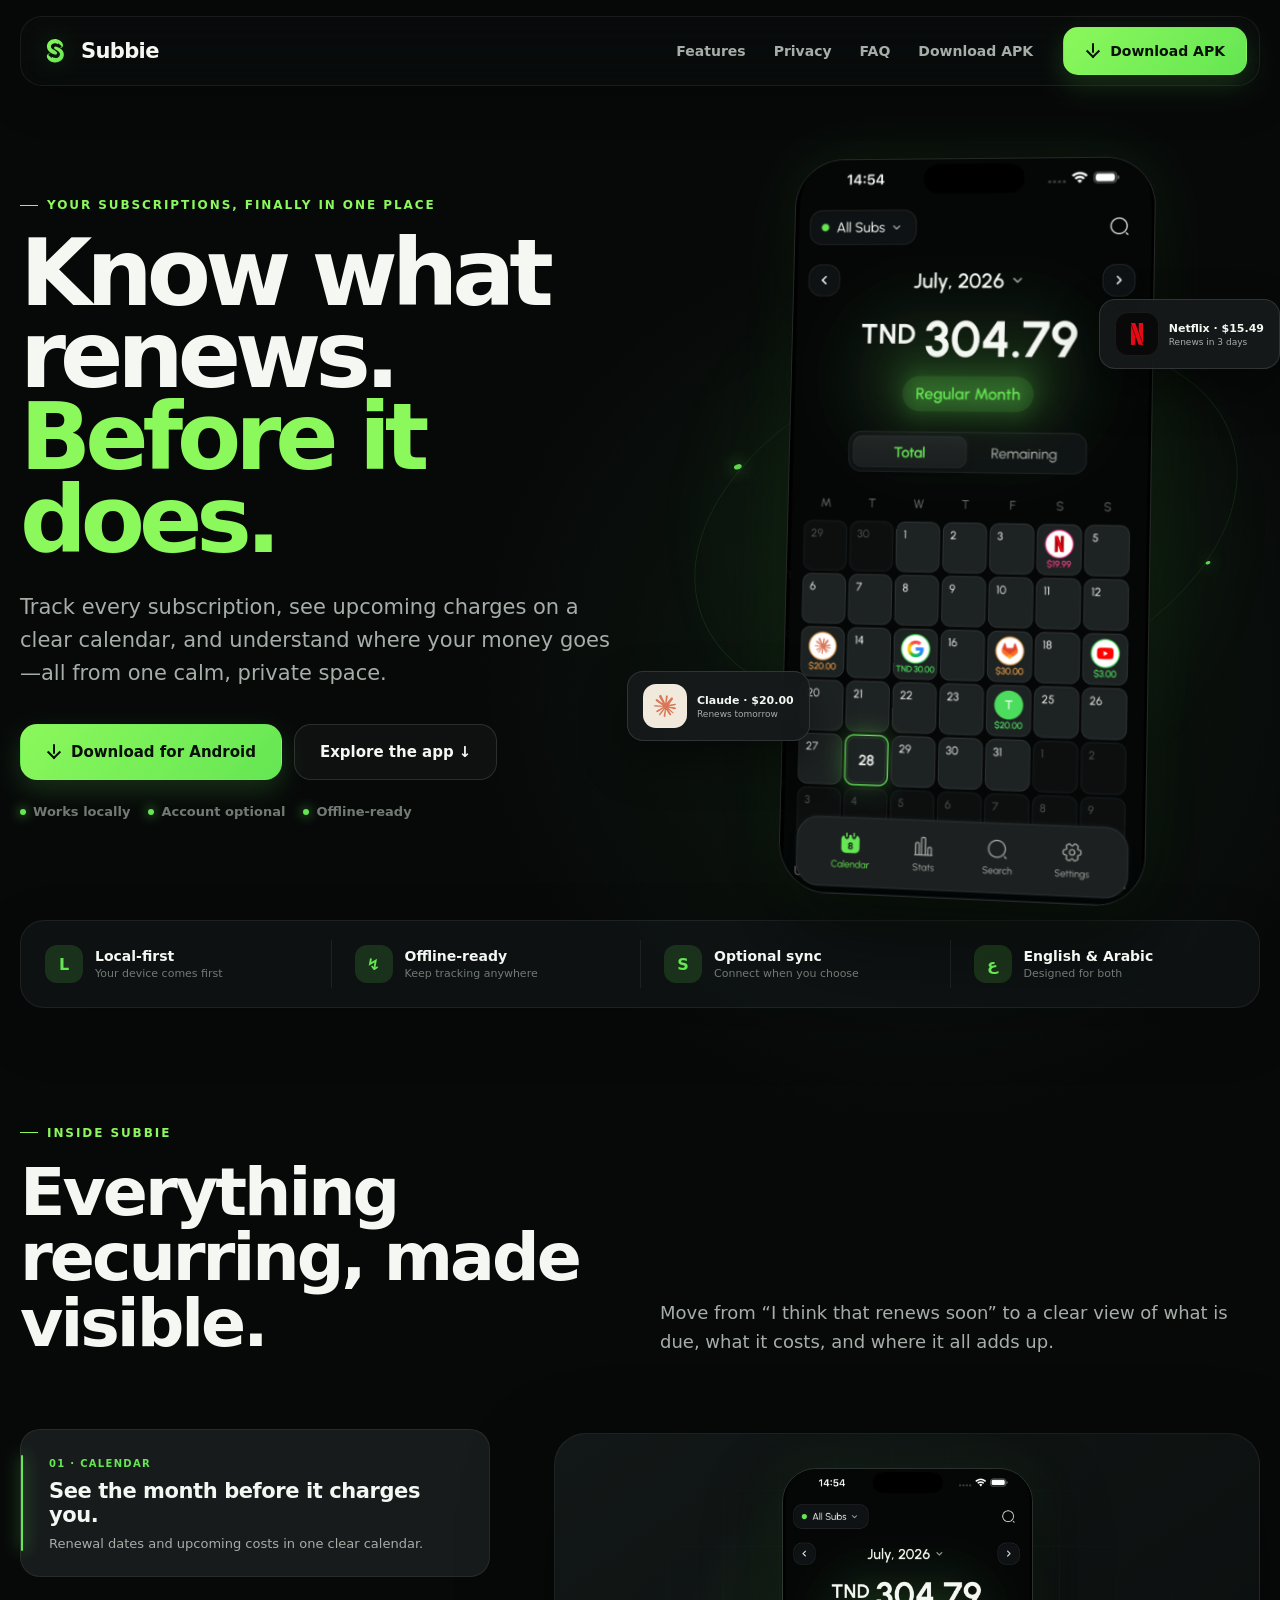
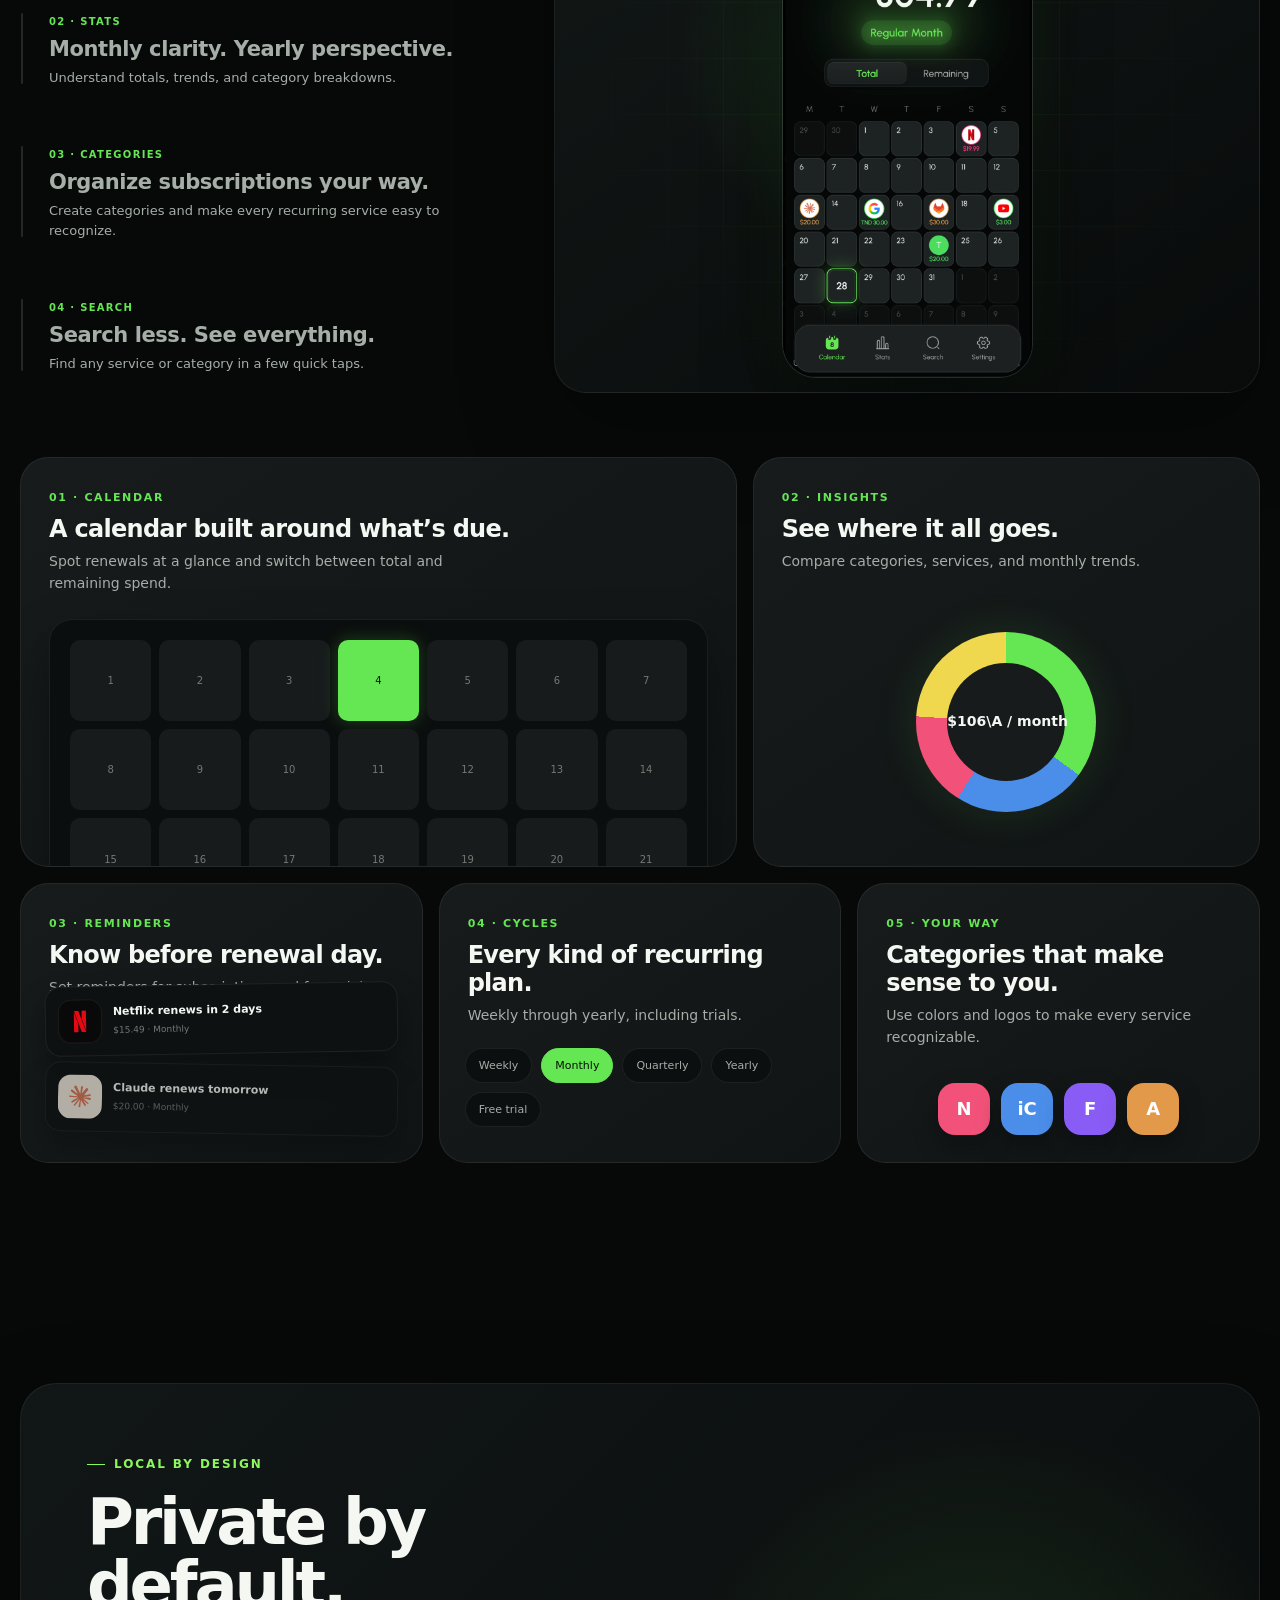
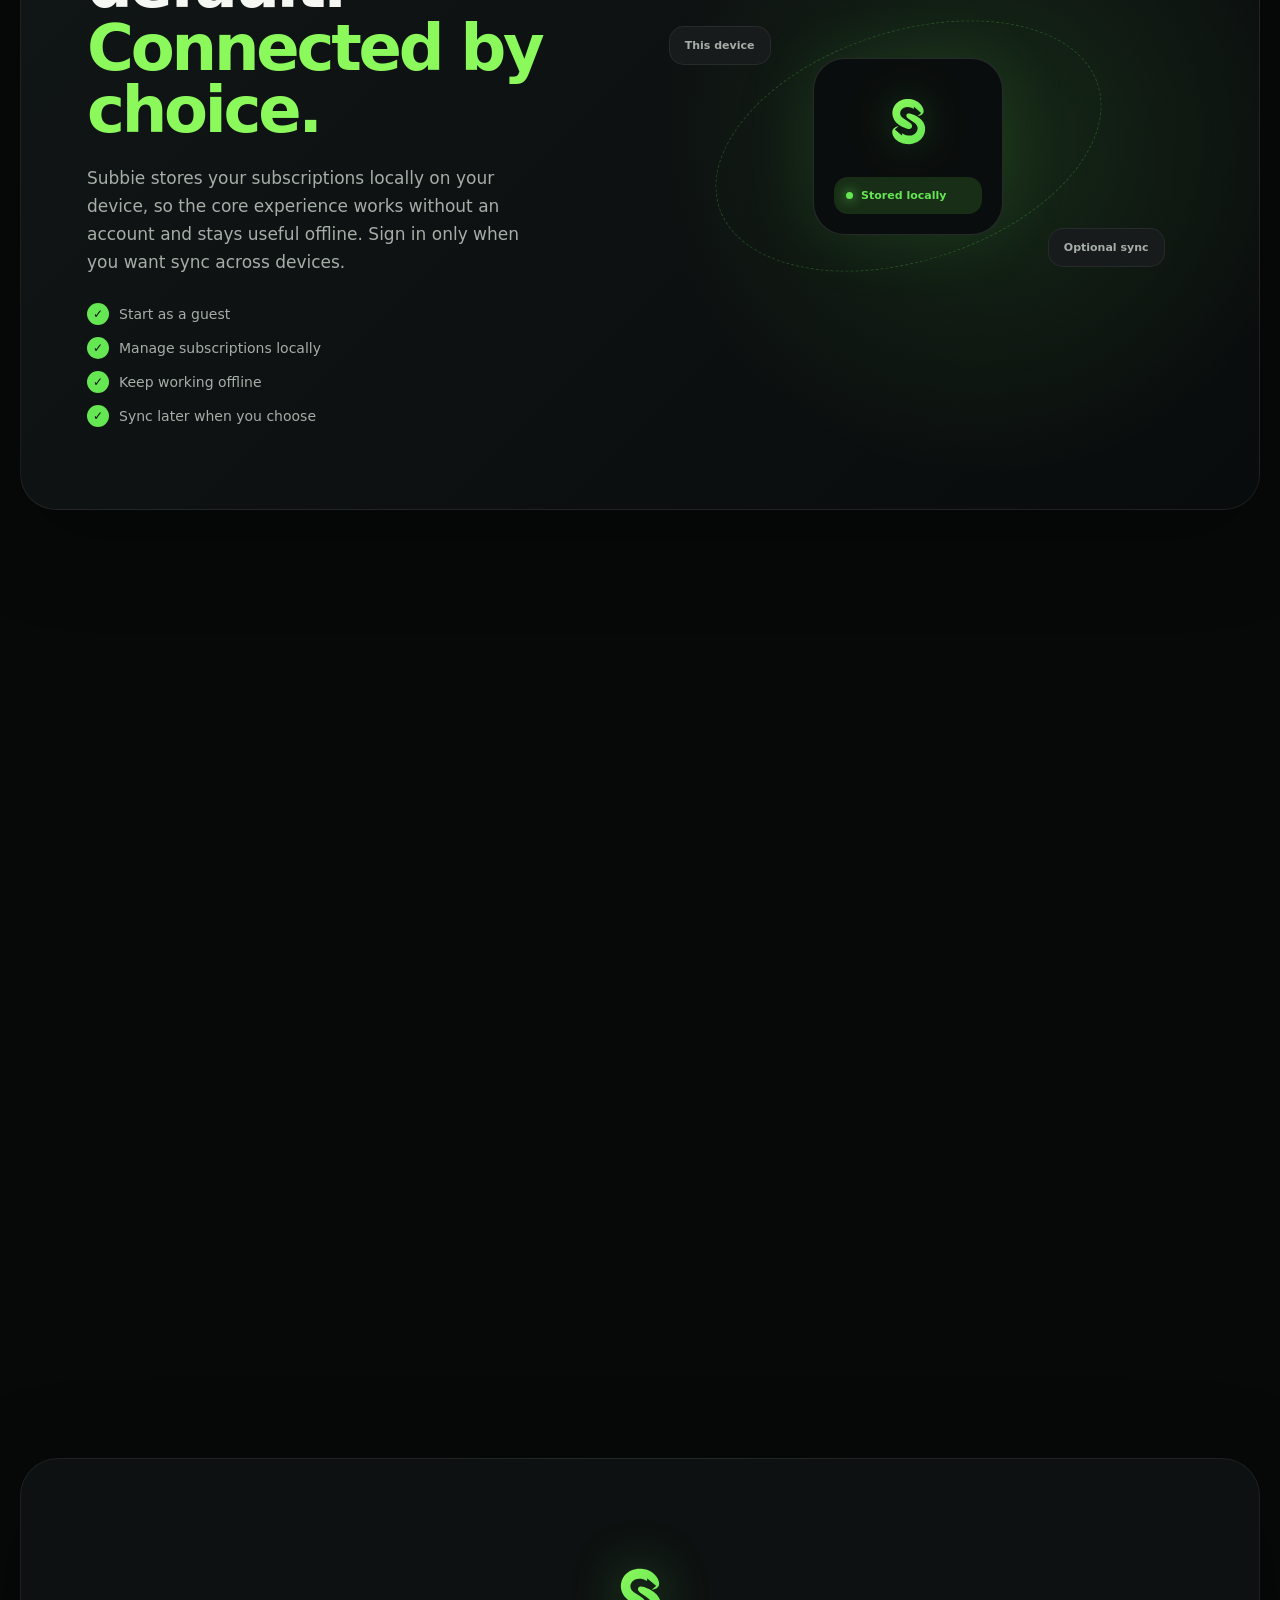
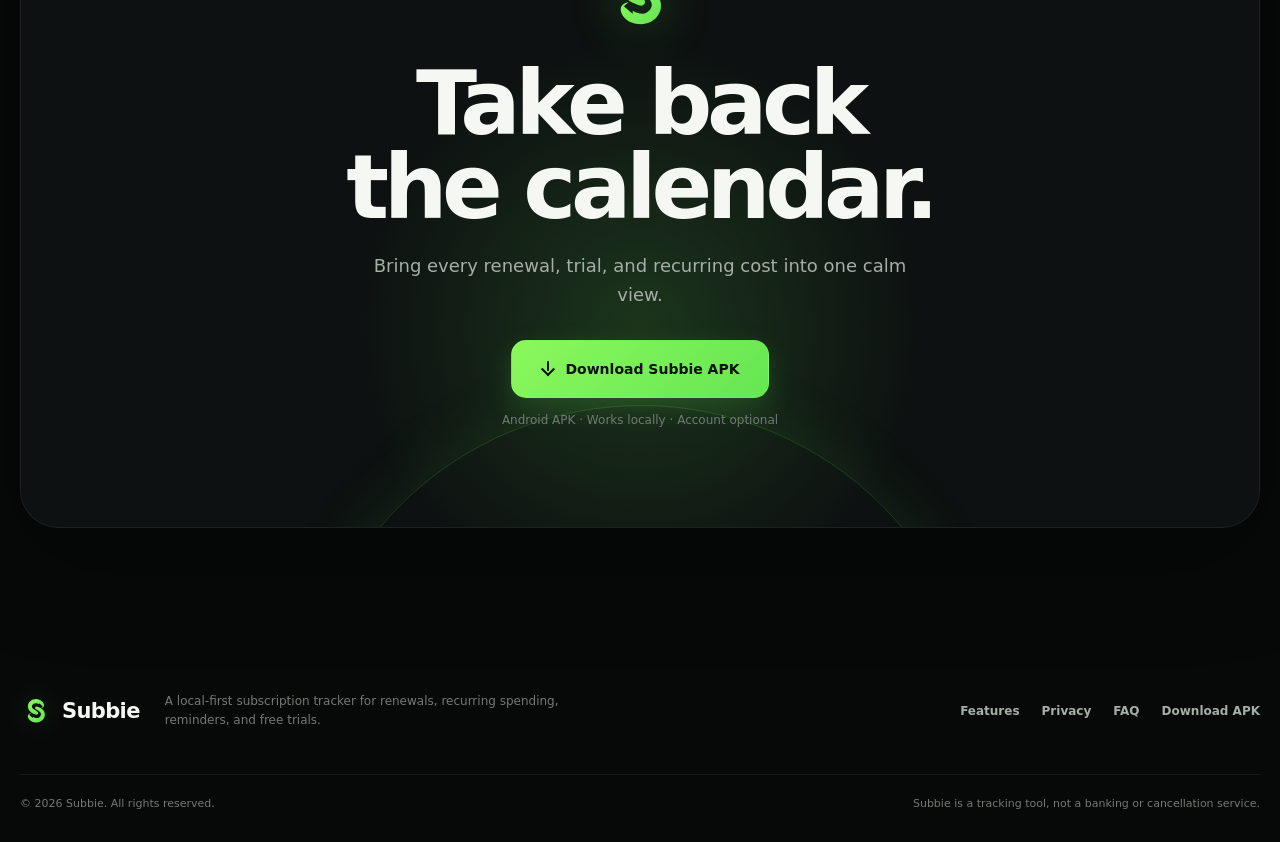
==== index.html @ 91f8daf2 "first commit" ====
<!doctype html>
<html lang="en">
<head>
  <meta charset="utf-8">
  <meta name="viewport" content="width=device-width, initial-scale=1">
  <meta name="theme-color" content="#070909">
  <meta name="description" content="Track subscriptions, upcoming renewals, free trials, and recurring spending in one calm, local-first app.">
  <title>Subbie — Subscription tracking, made clear</title>
  <link rel="icon" href="assets/subbie-app-icon.svg" type="image/svg+xml">
  <style>
    :root {
      --bg: #070909;
      --bg-deep: #0b0f10;
      --bg-soft: #111617;
      --surface: #171b1c;
      --surface-up: #1d2222;
      --surface-hover: #242a29;
      --border: rgba(255,255,255,.07);
      --border-medium: rgba(255,255,255,.12);
      --text: #f4f7f2;
      --muted: #a6aea8;
      --tertiary: #727a74;
      --green: #65e653;
      --green-bright: #8bf85c;
      --green-dark: #1d3d24;
      --green-soft: rgba(101,230,83,.15);
      --green-glow: rgba(101,230,83,.25);
      --blue: #4b8eea;
      --pink: #f2527a;
      --yellow: #efd84d;
      --purple: #8a5cf6;
      --orange: #e29a4a;
      --danger: #ff4d5e;
      --max: 1240px;
      --ease: cubic-bezier(.22,1,.36,1);
    }

    * { box-sizing: border-box; }
    html { scroll-behavior: smooth; background: var(--bg); }
    body {
      margin: 0;
      overflow-x: hidden;
      color: var(--text);
      background:
        radial-gradient(circle at 72% 12%, rgba(37,81,42,.22), transparent 28rem),
        var(--bg);
      font-family: Urbanist, Inter, ui-sans-serif, system-ui, -apple-system, BlinkMacSystemFont, "Segoe UI", sans-serif;
      -webkit-font-smoothing: antialiased;
    }
    body::before {
      position: fixed;
      inset: 0;
      z-index: 50;
      pointer-events: none;
      opacity: .14;
      content: "";
      background-image:
        radial-gradient(circle at 20% 30%, rgba(255,255,255,.025) 0 1px, transparent 1px),
        radial-gradient(circle at 70% 65%, rgba(255,255,255,.018) 0 1px, transparent 1px);
      background-size: 7px 7px, 11px 11px;
    }
    a { color: inherit; text-decoration: none; }
    button, a { -webkit-tap-highlight-color: transparent; }
    button { font: inherit; }
    img { display: block; max-width: 100%; }

    .shell { width: min(calc(100% - 40px), var(--max)); margin-inline: auto; }
    .section { padding: 110px 0; }
    .eyebrow {
      display: inline-flex;
      align-items: center;
      gap: 9px;
      margin-bottom: 20px;
      color: var(--green-bright);
      font-size: 12px;
      font-weight: 800;
      letter-spacing: .16em;
      text-transform: uppercase;
    }
    .eyebrow::before { width: 18px; height: 1px; content: ""; background: currentColor; }
    .section-title {
      max-width: 760px;
      margin: 0;
      font-size: clamp(38px, 5.2vw, 70px);
      font-weight: 750;
      letter-spacing: -.045em;
      line-height: .99;
    }
    .section-lead {
      max-width: 600px;
      margin: 24px 0 0;
      color: var(--muted);
      font-size: 18px;
      line-height: 1.65;
    }
    .muted { color: var(--muted); }
    .green { color: var(--green-bright); }
    .sr-only {
      position: absolute;
      width: 1px;
      height: 1px;
      padding: 0;
      margin: -1px;
      overflow: hidden;
      clip: rect(0,0,0,0);
      white-space: nowrap;
      border: 0;
    }

    .site-header {
      position: fixed;
      z-index: 40;
      top: 16px;
      left: 0;
      right: 0;
    }
    .nav {
      display: flex;
      min-height: 66px;
      align-items: center;
      gap: 30px;
      padding: 10px 12px 10px 18px;
      border: 1px solid var(--border);
      border-radius: 22px;
      background: rgba(10,13,13,.76);
      box-shadow: 0 12px 40px rgba(0,0,0,.26);
      backdrop-filter: blur(18px);
    }
    .brand { display: inline-flex; align-items: center; gap: 10px; font-size: 21px; font-weight: 760; letter-spacing: -.03em; }
    .brand img { width: 32px; height: 32px; filter: drop-shadow(0 0 12px rgba(101,230,83,.24)); }
    .nav-links { display: flex; align-items: center; gap: 28px; margin-left: auto; }
    .nav-links a { color: var(--muted); font-size: 14px; font-weight: 650; transition: color .2s ease; }
    .nav-links a:hover { color: var(--text); }
    .btn {
      display: inline-flex;
      min-height: 48px;
      align-items: center;
      justify-content: center;
      gap: 9px;
      padding: 0 21px;
      border: 1px solid transparent;
      border-radius: 15px;
      cursor: pointer;
      font-size: 14px;
      font-weight: 800;
      transition: transform .12s ease-out, border-color .2s ease, background .2s ease, box-shadow .2s ease;
    }
    .btn:active { transform: scale(.98); }
    .btn-primary {
      color: #081008;
      background: linear-gradient(135deg, var(--green-bright), var(--green));
      box-shadow: 0 10px 28px rgba(101,230,83,.19);
    }
    .btn-primary:hover { box-shadow: 0 12px 36px rgba(101,230,83,.32); }
    .btn-ghost { color: var(--text); border-color: var(--border-medium); background: rgba(255,255,255,.035); }
    .btn-ghost:hover { border-color: rgba(101,230,83,.28); background: var(--green-soft); }
    .download-icon { width: 16px; height: 16px; position: relative; }
    .download-icon::before {
      position: absolute;
      left: 7px;
      top: 0;
      width: 2px;
      height: 10px;
      content: "";
      border-radius: 2px;
      background: currentColor;
    }
    .download-icon::after {
      position: absolute;
      left: 3px;
      bottom: 0;
      width: 8px;
      height: 8px;
      content: "";
      border-right: 2px solid currentColor;
      border-bottom: 2px solid currentColor;
      transform: rotate(45deg) translate(-2px,-2px);
    }
    .menu-toggle { display: none; margin-left: auto; width: 44px; height: 44px; padding: 0; border: 1px solid var(--border); border-radius: 13px; color: var(--text); background: var(--surface); }

    .hero {
      position: relative;
      display: grid;
      min-height: 920px;
      grid-template-columns: 1.02fr .98fr;
      align-items: center;
      gap: 40px;
      padding-top: 130px;
    }
    .hero-copy { position: relative; z-index: 2; padding-bottom: 40px; }
    .hero h1 {
      max-width: 720px;
      margin: 0;
      font-size: clamp(56px, 7.3vw, 106px);
      font-weight: 760;
      letter-spacing: -.065em;
      line-height: .88;
    }
    .hero h1 span { display: block; color: var(--green-bright); }
    .hero-text { max-width: 600px; margin: 30px 0 0; color: var(--muted); font-size: clamp(17px, 1.7vw, 21px); line-height: 1.58; }
    .hero-actions { display: flex; flex-wrap: wrap; gap: 12px; margin-top: 34px; }
    .hero-actions .btn { min-height: 56px; padding-inline: 25px; border-radius: 17px; font-size: 15px; }
    .trust-line { display: flex; flex-wrap: wrap; gap: 18px; margin-top: 24px; color: var(--tertiary); font-size: 13px; font-weight: 650; }
    .trust-line span { display: inline-flex; align-items: center; gap: 7px; }
    .trust-line i { width: 6px; height: 6px; border-radius: 50%; background: var(--green); box-shadow: 0 0 12px var(--green); }

    .hero-visual { position: relative; min-height: 700px; display: grid; place-items: center; perspective: 1200px; }
    .hero-glow {
      position: absolute;
      width: 620px;
      aspect-ratio: 1;
      border-radius: 50%;
      background: radial-gradient(circle, rgba(101,230,83,.18) 0, rgba(101,230,83,.06) 37%, transparent 69%);
      filter: blur(8px);
    }
    .orbit {
      position: absolute;
      width: 560px;
      aspect-ratio: 1;
      border: 1px solid rgba(101,230,83,.11);
      border-radius: 50%;
      transform: rotate(-18deg) scaleY(.62);
      animation: orbit 24s linear infinite;
    }
    .orbit::before, .orbit::after {
      position: absolute;
      width: 8px;
      height: 8px;
      border-radius: 50%;
      content: "";
      background: var(--green);
      box-shadow: 0 0 20px var(--green);
    }
    .orbit::before { left: 76px; top: 72px; }
    .orbit::after { right: 58px; bottom: 98px; width: 5px; height: 5px; }
    @keyframes orbit { to { transform: rotate(342deg) scaleY(.62); } }

    .phone {
      position: relative;
      z-index: 3;
      width: 365px;
      overflow: hidden;
      border: 1px solid rgba(255,255,255,.12);
      border-radius: 50px;
      color: var(--text);
      background: #080a0a;
      box-shadow: 0 42px 95px rgba(0,0,0,.58), 0 0 65px rgba(101,230,83,.1);
      transform: rotateY(-5deg) rotateX(2deg) rotateZ(1deg);
      animation: phone-in .9s var(--ease) both;
    }
    .phone-shot { width: 100%; height: auto; border-radius: 48px; }
    @keyframes phone-in { from { opacity: 0; transform: translateY(40px) rotateY(-12deg) rotateZ(3deg); } }
    .phone-island { width: 90px; height: 24px; margin: 11px auto 4px; border-radius: 999px; background: #020303; }
    .phone-screen { padding: 13px 20px 20px; }
    .phone-top { display: flex; align-items: center; justify-content: space-between; margin: 4px 0 17px; }
    .phone-title { font-size: 14px; font-weight: 800; }
    .avatar { display: grid; width: 34px; height: 34px; place-items: center; border: 1px solid var(--border); border-radius: 50%; color: var(--green); background: var(--surface); font-size: 12px; font-weight: 900; }
    .chips { display: flex; gap: 7px; overflow: hidden; }
    .chip { flex: 0 0 auto; padding: 7px 10px; border: 1px solid var(--border); border-radius: 999px; color: var(--muted); background: var(--surface); font-size: 9px; font-weight: 750; }
    .chip.active { color: #081008; border-color: var(--green); background: var(--green); }
    .month-row { display: flex; align-items: center; justify-content: space-between; margin: 22px 0 14px; }
    .month-row strong { font-size: 17px; }
    .month-arrows { display: flex; gap: 7px; color: var(--muted); font-size: 13px; }
    .summary-card { padding: 18px; border: 1px solid var(--border); border-radius: 22px; background: linear-gradient(145deg, #19201c, #111515); box-shadow: 0 18px 38px rgba(0,0,0,.32); }
    .segmented { display: grid; grid-template-columns: 1fr 1fr; gap: 4px; padding: 4px; border-radius: 12px; background: #0f1313; }
    .segmented span { padding: 6px; border-radius: 9px; color: var(--tertiary); text-align: center; font-size: 9px; font-weight: 750; }
    .segmented .on { color: var(--text); background: var(--surface-up); box-shadow: 0 2px 10px rgba(0,0,0,.25); }
    .money { margin-top: 16px; font-size: 36px; font-weight: 780; letter-spacing: -.055em; font-variant-numeric: tabular-nums; }
    .money-note { margin-top: 3px; color: var(--muted); font-size: 10px; }
    .calendar { margin-top: 18px; }
    .week, .days { display: grid; grid-template-columns: repeat(7,1fr); text-align: center; }
    .week { margin-bottom: 7px; color: var(--tertiary); font-size: 8px; font-weight: 800; }
    .day { position: relative; display: grid; height: 34px; place-items: center; border-radius: 10px; color: var(--muted); font-size: 10px; }
    .day.dim { opacity: .25; }
    .day.today { color: #081008; background: var(--green); box-shadow: 0 0 20px rgba(101,230,83,.32); font-weight: 900; }
    .day .dot { position: absolute; bottom: 3px; width: 4px; height: 4px; border-radius: 50%; background: var(--pink); }
    .day .dot.blue { background: var(--blue); }
    .day .dot.yellow { background: var(--yellow); }
    .upcoming { margin-top: 16px; padding: 14px; border: 1px solid var(--border); border-radius: 18px; background: var(--surface); }
    .upcoming-head { display: flex; justify-content: space-between; color: var(--muted); font-size: 9px; font-weight: 760; }
    .renewal { display: flex; align-items: center; gap: 10px; margin-top: 12px; }
    .service-logo { display: grid; width: 36px; height: 36px; place-items: center; border-radius: 11px; color: white; background: var(--blue); font-size: 16px; font-weight: 900; }
    .service-copy { flex: 1; }
    .service-copy strong { display: block; font-size: 11px; }
    .service-copy span { color: var(--tertiary); font-size: 8px; }
    .service-price { font-size: 11px; font-weight: 800; }
    .phone-nav { display: flex; justify-content: space-around; margin-top: 16px; padding: 12px 8px 9px; border: 1px solid var(--border); border-radius: 19px; background: var(--surface); }
    .phone-nav img { width: 19px; height: 19px; }

    .floating-card {
      position: absolute;
      z-index: 5;
      display: flex;
      align-items: center;
      gap: 10px;
      padding: 12px 15px;
      border: 1px solid var(--border-medium);
      border-radius: 16px;
      background: rgba(23,27,28,.88);
      box-shadow: 0 20px 45px rgba(0,0,0,.4);
      backdrop-filter: blur(16px);
      animation: float 6s ease-in-out infinite;
    }
    .float-a { top: 145px; right: -20px; }
    .float-b { left: -45px; bottom: 155px; animation-delay: -2.5s; }
    @keyframes float { 50% { transform: translateY(-8px); } }
    .float-icon { display: grid; width: 36px; height: 36px; place-items: center; border-radius: 11px; font-weight: 900; }
    .float-icon.pink { background: var(--pink); }
    .float-icon.blue { background: var(--blue); }
    .floating-card strong { display: block; font-size: 11px; }
    .floating-card span { display: block; margin-top: 2px; color: var(--muted); font-size: 9px; }

    .principles {
      display: grid;
      grid-template-columns: repeat(4, 1fr);
      border: 1px solid var(--border);
      border-radius: 24px;
      background: rgba(17,22,23,.66);
      box-shadow: 0 20px 60px rgba(0,0,0,.2);
    }
    .principle { position: relative; display: flex; align-items: center; gap: 12px; padding: 24px; }
    .principle + .principle::before { position: absolute; left: 0; top: 22%; bottom: 22%; width: 1px; content: ""; background: var(--border); }
    .principle-badge { display: grid; width: 38px; height: 38px; flex: 0 0 auto; place-items: center; border-radius: 12px; color: var(--green); background: var(--green-soft); font-size: 16px; font-weight: 900; }
    .principle strong { display: block; font-size: 14px; }
    .principle span { display: block; margin-top: 3px; color: var(--tertiary); font-size: 11px; }

    .showcase-head { display: flex; align-items: end; justify-content: space-between; gap: 30px; }
    .showcase-wrap { display: grid; grid-template-columns: .8fr 1.2fr; gap: 64px; margin-top: 72px; align-items: center; }
    .feature-tabs { display: grid; gap: 10px; }
    .feature-tab {
      position: relative;
      padding: 22px 24px 22px 28px;
      border: 1px solid transparent;
      border-radius: 20px;
      color: var(--muted);
      background: transparent;
      cursor: pointer;
      text-align: left;
      transition: background .34s var(--ease), border-color .34s var(--ease), color .34s var(--ease);
    }
    .feature-tab::before { position: absolute; left: 0; top: 25px; bottom: 25px; width: 2px; border-radius: 2px; content: ""; background: var(--border-medium); }
    .feature-tab.active { color: var(--text); border-color: var(--border); background: var(--surface); }
    .feature-tab.active::before { background: var(--green); box-shadow: 0 0 16px var(--green); }
    .feature-tab small { color: var(--green); font-size: 10px; font-weight: 850; letter-spacing: .13em; }
    .feature-tab strong { display: block; margin-top: 8px; font-size: 21px; letter-spacing: -.02em; }
    .feature-tab span { display: block; margin-top: 7px; color: var(--muted); font-size: 13px; line-height: 1.5; }
    .product-stage {
      position: relative;
      min-height: 560px;
      overflow: hidden;
      border: 1px solid var(--border);
      border-radius: 32px;
      background:
        radial-gradient(circle at 45% 40%, rgba(101,230,83,.12), transparent 38%),
        linear-gradient(145deg, #121817, #090b0b);
      box-shadow: 0 30px 90px rgba(0,0,0,.35);
    }
    .stage-grid { position: absolute; inset: 0; opacity: .08; background-image: linear-gradient(var(--green) 1px, transparent 1px), linear-gradient(90deg,var(--green) 1px,transparent 1px); background-size: 56px 56px; mask-image: radial-gradient(circle at center, black, transparent 75%); }
    .stage-scene {
      position: absolute;
      inset: 0;
      display: grid;
      place-items: center;
      padding: 34px;
      opacity: 0;
      pointer-events: none;
      transform: translateY(20px) scale(.985);
      transition: opacity .34s var(--ease), transform .34s var(--ease);
    }
    .stage-scene.active { opacity: 1; pointer-events: auto; transform: none; }
    .real-product-shot {
      width: auto;
      max-width: min(100%, 380px);
      max-height: 510px;
      border: 1px solid rgba(255,255,255,.12);
      border-radius: 34px;
      box-shadow: 0 30px 70px rgba(0,0,0,.54), 0 0 55px rgba(101,230,83,.08);
      object-fit: contain;
    }
    .mini-window { width: min(100%, 520px); padding: 24px; border: 1px solid var(--border-medium); border-radius: 28px; background: rgba(15,19,19,.94); box-shadow: 0 28px 60px rgba(0,0,0,.42); }
    .mini-top { display: flex; align-items: center; justify-content: space-between; margin-bottom: 22px; }
    .mini-top strong { font-size: 20px; }
    .mini-pill { padding: 8px 11px; border-radius: 999px; color: var(--green); background: var(--green-soft); font-size: 10px; font-weight: 800; }
    .big-number { margin: 5px 0 22px; font-size: clamp(40px,6vw,62px); font-weight: 780; letter-spacing: -.06em; font-variant-numeric: tabular-nums; }
    .chart { display: flex; height: 178px; align-items: end; gap: 10px; padding: 20px 0 0; border-top: 1px solid var(--border); }
    .bar { flex: 1; min-width: 12px; height: var(--h); border-radius: 6px 6px 2px 2px; background: linear-gradient(to top, rgba(101,230,83,.18), var(--green)); transform-origin: bottom; animation: grow .7s var(--ease) both; }
    .bar:nth-child(2) { animation-delay: .05s; } .bar:nth-child(3) { animation-delay: .1s; } .bar:nth-child(4) { animation-delay: .15s; } .bar:nth-child(5) { animation-delay: .2s; } .bar:nth-child(6) { animation-delay: .25s; }
    @keyframes grow { from { transform: scaleY(0); } }
    .detail-hero { text-align: center; }
    .detail-logo { display: grid; width: 88px; height: 88px; margin: 0 auto 18px; place-items: center; border-radius: 28px; background: var(--pink); box-shadow: 0 0 40px rgba(242,82,122,.35); font-size: 34px; font-weight: 900; }
    .detail-hero h3 { margin: 0; font-size: 28px; }
    .detail-hero p { margin: 5px 0 24px; color: var(--muted); }
    .detail-rows { overflow: hidden; border: 1px solid var(--border); border-radius: 20px; text-align: left; background: var(--surface); }
    .detail-row { display: flex; justify-content: space-between; padding: 15px 17px; color: var(--muted); font-size: 12px; }
    .detail-row + .detail-row { border-top: 1px solid var(--border); }
    .detail-row strong { color: var(--text); }
    .search-box { display: flex; align-items: center; gap: 10px; padding: 15px 17px; border: 1px solid var(--border-medium); border-radius: 16px; color: var(--muted); background: var(--surface); }
    .search-box b { font-size: 18px; color: var(--green); }
    .result-list { display: grid; gap: 10px; margin-top: 16px; }
    .result { display: flex; align-items: center; gap: 13px; padding: 13px; border: 1px solid var(--border); border-radius: 17px; background: var(--surface); }
    .result .service-logo { width: 42px; height: 42px; }
    .result-copy { flex: 1; }
    .result-copy strong { display: block; font-size: 13px; }
    .result-copy span { color: var(--tertiary); font-size: 10px; }
    .result-price { font-size: 13px; font-weight: 800; }

    .bento { display: grid; grid-template-columns: repeat(12,1fr); gap: 16px; margin-top: 60px; }
    .bento-card { position: relative; min-height: 280px; overflow: hidden; padding: 28px; border: 1px solid var(--border); border-radius: 28px; background: linear-gradient(145deg, var(--surface), #101414); transition: transform .22s var(--ease), border-color .22s ease; }
    .bento-card:hover { transform: translateY(-4px); border-color: rgba(101,230,83,.2); }
    .bento-card.large { grid-column: span 7; min-height: 410px; }
    .bento-card.medium { grid-column: span 5; min-height: 410px; }
    .bento-card.third { grid-column: span 4; }
    .bento-num { color: var(--green); font-size: 11px; font-weight: 850; letter-spacing: .15em; }
    .bento-card h3 { margin: 10px 0 7px; font-size: 24px; letter-spacing: -.03em; }
    .bento-card p { max-width: 420px; margin: 0; color: var(--muted); font-size: 14px; line-height: 1.6; }
    .calendar-art { position: absolute; left: 28px; right: 28px; bottom: -55px; display: grid; grid-template-columns: repeat(7,1fr); gap: 8px; padding: 20px; border: 1px solid var(--border); border-radius: 23px; background: #0b0e0e; box-shadow: 0 24px 50px rgba(0,0,0,.35); }
    .cal-cell { aspect-ratio: 1; display: grid; place-items: center; border-radius: 10px; color: var(--tertiary); background: var(--surface); font-size: 10px; }
    .cal-cell.active { color: #081008; background: var(--green); box-shadow: 0 0 18px var(--green-glow); }
    .donut-wrap { position: absolute; inset: 120px 0 0; display: grid; place-items: center; }
    .donut { width: 180px; aspect-ratio: 1; display: grid; place-items: center; border-radius: 50%; background: conic-gradient(var(--green) 0 35%, var(--blue) 35% 59%, var(--pink) 59% 76%, var(--yellow) 76% 100%); box-shadow: 0 0 45px rgba(101,230,83,.12); }
    .donut::after { width: 118px; aspect-ratio: 1; display: grid; place-items: center; border-radius: 50%; color: var(--text); content: "$106\\A / month"; white-space: pre; text-align: center; background: var(--surface); font-size: 14px; font-weight: 800; line-height: 1.4; }
    .notification-stack { position: absolute; left: 24px; right: 24px; bottom: 28px; display: grid; gap: 10px; }
    .notification { display: flex; align-items: center; gap: 11px; padding: 12px; border: 1px solid var(--border); border-radius: 16px; background: #0d1111; box-shadow: 0 15px 30px rgba(0,0,0,.3); }
    .notification:nth-child(1) { transform: rotate(-1deg); }
    .notification:nth-child(2) { transform: rotate(1deg); opacity: .72; }
    .notification-icon { display: grid; width: 44px; height: 44px; flex: 0 0 auto; place-items: center; border: 1px solid var(--border); border-radius: 13px; }
    .notification-icon.netflix { background: #090909; }
    .notification-icon.claude { background: #f1e9dc; }
    .notification-icon img { width: 22px; height: 22px; object-fit: contain; }
    .notification strong { display: block; font-size: 11px; }
    .notification span { color: var(--tertiary); font-size: 9px; }
    .cycle-cloud { position: absolute; left: 25px; right: 25px; bottom: 35px; display: flex; flex-wrap: wrap; gap: 9px; }
    .cycle-cloud span { padding: 10px 13px; border: 1px solid var(--border); border-radius: 999px; color: var(--muted); background: #0c0f0f; font-size: 11px; }
    .cycle-cloud .active { color: #081008; border-color: var(--green); background: var(--green); }
    .logo-cloud { position: absolute; left: 22px; right: 22px; bottom: 27px; display: flex; justify-content: center; gap: 11px; }
    .logo-cloud span { display: grid; width: 52px; height: 52px; place-items: center; border-radius: 17px; color: white; font-size: 18px; font-weight: 900; box-shadow: 0 12px 26px rgba(0,0,0,.28); }
    .logo-cloud span:nth-child(1) { background: var(--pink); } .logo-cloud span:nth-child(2) { background: var(--blue); } .logo-cloud span:nth-child(3) { background: var(--purple); } .logo-cloud span:nth-child(4) { background: var(--orange); }

    .privacy-panel {
      display: grid;
      grid-template-columns: .9fr 1.1fr;
      align-items: center;
      gap: 70px;
      padding: 66px;
      border: 1px solid var(--border);
      border-radius: 36px;
      background:
        radial-gradient(circle at 78% 50%, rgba(101,230,83,.12), transparent 32%),
        linear-gradient(135deg, #111616, #090c0c);
      box-shadow: 0 30px 90px rgba(0,0,0,.3);
    }
    .privacy-panel h2 { margin: 0; font-size: clamp(38px,5vw,66px); line-height: .98; letter-spacing: -.05em; }
    .privacy-panel p { margin: 22px 0 0; color: var(--muted); font-size: 17px; line-height: 1.65; }
    .privacy-list { display: grid; gap: 12px; margin-top: 27px; padding: 0; list-style: none; }
    .privacy-list li { display: flex; align-items: center; gap: 10px; color: var(--muted); font-size: 14px; }
    .check { display: grid; width: 22px; height: 22px; place-items: center; border-radius: 50%; color: #081008; background: var(--green); font-size: 12px; font-weight: 900; }
    .sync-visual { position: relative; min-height: 430px; display: grid; place-items: center; }
    .sync-phone { position: relative; z-index: 2; width: 190px; padding: 20px; border: 1px solid var(--border-medium); border-radius: 32px; background: #0a0d0d; box-shadow: 0 0 70px rgba(101,230,83,.12); }
    .sync-phone img { width: 62px; margin: 12px auto 24px; filter: drop-shadow(0 0 20px rgba(101,230,83,.28)); }
    .sync-status { display: flex; align-items: center; gap: 8px; padding: 12px; border-radius: 14px; color: var(--green); background: var(--green-soft); font-size: 11px; font-weight: 800; }
    .sync-status::before { width: 7px; height: 7px; border-radius: 50%; content: ""; background: var(--green); box-shadow: 0 0 12px var(--green); }
    .device { position: absolute; padding: 12px 15px; border: 1px solid var(--border); border-radius: 15px; color: var(--muted); background: var(--surface); font-size: 11px; font-weight: 750; }
    .device.one { left: 8%; top: 22%; } .device.two { right: 5%; bottom: 22%; }
    .sync-line { position: absolute; width: 70%; height: 230px; border: 1px dashed rgba(101,230,83,.24); border-radius: 50%; transform: rotate(-18deg); }

    .faq-grid { display: grid; grid-template-columns: .72fr 1.28fr; gap: 80px; margin-top: 60px; }
    .faq-intro h2 { margin: 0; font-size: clamp(40px,5vw,68px); line-height: 1; letter-spacing: -.05em; }
    .faq-intro p { margin: 20px 0 0; color: var(--muted); line-height: 1.65; }
    .faq-list { border-top: 1px solid var(--border); }
    .faq-item { border-bottom: 1px solid var(--border); }
    .faq-question { display: flex; width: 100%; align-items: center; justify-content: space-between; gap: 20px; padding: 24px 0; border: 0; color: var(--text); background: transparent; cursor: pointer; text-align: left; font-size: 17px; font-weight: 730; }
    .faq-plus { position: relative; width: 26px; height: 26px; flex: 0 0 auto; border: 1px solid var(--border); border-radius: 50%; }
    .faq-plus::before, .faq-plus::after { position: absolute; left: 7px; right: 7px; top: 12px; height: 1px; content: ""; background: var(--green); transition: transform .25s var(--ease); }
    .faq-plus::after { transform: rotate(90deg); }
    .faq-question[aria-expanded="true"] .faq-plus::after { transform: rotate(0); }
    .faq-answer { display: grid; grid-template-rows: 0fr; transition: grid-template-rows .34s var(--ease); }
    .faq-answer > div { overflow: hidden; }
    .faq-answer p { margin: 0; padding: 0 48px 24px 0; color: var(--muted); font-size: 14px; line-height: 1.7; }
    .faq-question[aria-expanded="true"] + .faq-answer { grid-template-rows: 1fr; }

    .final-cta {
      position: relative;
      overflow: hidden;
      padding: 100px 30px;
      border: 1px solid var(--border);
      border-radius: 38px;
      text-align: center;
      background: radial-gradient(circle at 50% 70%, rgba(101,230,83,.17), transparent 37%), #0d1111;
      box-shadow: 0 30px 100px rgba(0,0,0,.4);
    }
    .final-cta::before { position: absolute; width: 680px; aspect-ratio: 1; left: calc(50% - 340px); bottom: -560px; border: 1px solid rgba(101,230,83,.19); border-radius: 50%; content: ""; box-shadow: 0 0 70px rgba(101,230,83,.1); }
    .final-cta img { width: 76px; margin: 0 auto 26px; filter: drop-shadow(0 0 25px rgba(101,230,83,.36)); }
    .final-cta h2 { position: relative; margin: 0; font-size: clamp(48px,7vw,92px); line-height: .94; letter-spacing: -.06em; }
    .final-cta p { position: relative; max-width: 560px; margin: 23px auto 30px; color: var(--muted); font-size: 18px; line-height: 1.6; }
    .final-cta .btn { position: relative; min-height: 58px; padding-inline: 28px; }
    .final-note { position: relative; margin-top: 15px; color: var(--tertiary); font-size: 12px; }

    footer { padding: 42px 0 32px; }
    .footer-top { display: flex; align-items: center; gap: 25px; padding-bottom: 32px; border-bottom: 1px solid var(--border); }
    .footer-copy { max-width: 440px; margin-right: auto; color: var(--tertiary); font-size: 12px; line-height: 1.6; }
    .footer-links { display: flex; flex-wrap: wrap; gap: 22px; color: var(--muted); font-size: 12px; font-weight: 650; }
    .footer-bottom { display: flex; justify-content: space-between; gap: 20px; padding-top: 22px; color: var(--tertiary); font-size: 11px; }

    .reveal { opacity: 0; transform: translateY(22px); transition: opacity .6s var(--ease), transform .6s var(--ease); }
    .reveal.visible { opacity: 1; transform: none; }

    :focus-visible { outline: 2px solid var(--green-bright); outline-offset: 4px; }

    @media (max-width: 1040px) {
      .hero { min-height: auto; grid-template-columns: 1fr; padding-top: 180px; }
      .hero-copy { text-align: center; }
      .hero h1, .hero-text { margin-inline: auto; }
      .hero-actions, .trust-line { justify-content: center; }
      .hero-visual { margin-top: -15px; }
      .showcase-wrap, .privacy-panel { grid-template-columns: 1fr; }
      .feature-tabs { grid-template-columns: repeat(2,1fr); }
      .privacy-panel { gap: 30px; }
      .bento-card.large, .bento-card.medium { grid-column: span 6; }
      .bento-card.third { grid-column: span 6; }
      .faq-grid { grid-template-columns: 1fr; gap: 45px; }
    }

    @media (max-width: 760px) {
      .shell { width: min(calc(100% - 30px), var(--max)); }
      .section { padding: 82px 0; }
      .site-header { top: 9px; }
      .nav { min-height: 58px; padding: 7px 8px 7px 14px; border-radius: 18px; }
      .nav-links {
        position: absolute;
        top: 68px;
        left: 0;
        right: 0;
        display: none;
        align-items: stretch;
        padding: 15px;
        border: 1px solid var(--border);
        border-radius: 18px;
        background: rgba(15,19,19,.98);
        box-shadow: 0 20px 50px rgba(0,0,0,.4);
        flex-direction: column;
        gap: 0;
      }
      .nav-links.open { display: flex; }
      .nav-links a { padding: 13px 10px; }
      .nav > .btn { display: none; }
      .menu-toggle { display: inline-grid; place-items: center; }
      .hero { padding-top: 128px; }
      .hero h1 { font-size: clamp(52px,16vw,76px); }
      .hero-text { font-size: 17px; }
      .hero-visual { min-height: 650px; transform: scale(.93); transform-origin: top center; margin-bottom: -55px; }
      .float-a { right: -15px; }
      .float-b { left: -18px; }
      .principles { grid-template-columns: 1fr 1fr; }
      .principle + .principle::before { display: none; }
      .principle:nth-child(even) { border-left: 1px solid var(--border); }
      .principle:nth-child(n+3) { border-top: 1px solid var(--border); }
      .principle { padding: 18px; }
      .showcase-head { display: block; }
      .showcase-wrap { margin-top: 40px; gap: 28px; }
      .feature-tabs { display: flex; overflow-x: auto; scroll-snap-type: x mandatory; padding-bottom: 8px; }
      .feature-tab { min-width: 82%; scroll-snap-align: start; }
      .product-stage { min-height: 500px; }
      .stage-scene { padding: 18px; }
      .bento-card.large, .bento-card.medium, .bento-card.third { grid-column: 1 / -1; }
      .privacy-panel { padding: 34px 23px; border-radius: 28px; }
      .sync-visual { min-height: 350px; }
      .device.one { left: 0; } .device.two { right: 0; }
      .final-cta { padding: 75px 20px; }
      .footer-top, .footer-bottom { align-items: flex-start; flex-direction: column; }
    }

    @media (max-width: 430px) {
      .hero-actions { display: grid; }
      .hero-actions .btn { width: 100%; }
      .phone { width: 320px; transform: none; }
      .float-a { top: 128px; right: -24px; }
      .float-b { left: -22px; bottom: 130px; }
      .principles { grid-template-columns: 1fr; }
      .principle:nth-child(even) { border-left: 0; }
      .principle:nth-child(n+2) { border-top: 1px solid var(--border); }
      .product-stage { min-height: 480px; }
      .mini-window { padding: 18px; }
      .footer-links { display: grid; grid-template-columns: 1fr 1fr; }
    }

    @media (prefers-reduced-motion: reduce) {
      html { scroll-behavior: auto; }
      *, *::before, *::after { animation-duration: .01ms !important; animation-iteration-count: 1 !important; transition-duration: .01ms !important; }
      .reveal { opacity: 1; transform: none; }
    }
  </style>
</head>
<body>
  <header class="site-header">
    <nav class="nav shell" aria-label="Primary navigation">
      <a class="brand" href="#top" aria-label="Subbie home">
        <img src="assets/subbie-mark.svg" alt="">
        <span>Subbie</span>
      </a>
      <div class="nav-links" id="navLinks">
        <a href="#features">Features</a>
        <a href="#privacy">Privacy</a>
        <a href="#faq">FAQ</a>
        <a href="https://mega.nz/file/mvA2kAJQ#C-4Hq-1hhGnVaPy9MGunVVz6_XmAbnbQ5lq1nJRuFZc" target="_blank" rel="noopener">Download APK</a>
      </div>
      <a class="btn btn-primary" href="https://mega.nz/file/mvA2kAJQ#C-4Hq-1hhGnVaPy9MGunVVz6_XmAbnbQ5lq1nJRuFZc" target="_blank" rel="noopener">
        <span class="download-icon" aria-hidden="true"></span>
        Download APK
      </a>
      <button class="menu-toggle" id="menuToggle" aria-expanded="false" aria-controls="navLinks" aria-label="Open navigation">☰</button>
    </nav>
  </header>

  <main id="top">
    <section class="hero shell">
      <div class="hero-copy">
        <div class="eyebrow">Your subscriptions, finally in one place</div>
        <h1>Know what renews.<span>Before it does.</span></h1>
        <p class="hero-text">Track every subscription, see upcoming charges on a clear calendar, and understand where your money goes—all from one calm, private space.</p>
        <div class="hero-actions">
          <a class="btn btn-primary" href="https://mega.nz/file/mvA2kAJQ#C-4Hq-1hhGnVaPy9MGunVVz6_XmAbnbQ5lq1nJRuFZc" target="_blank" rel="noopener">
            <span class="download-icon" aria-hidden="true"></span>
            Download for Android
          </a>
          <a class="btn btn-ghost" href="#features">Explore the app ↓</a>
        </div>
        <div class="trust-line">
          <span><i></i> Works locally</span>
          <span><i></i> Account optional</span>
          <span><i></i> Offline-ready</span>
        </div>
      </div>

      <div class="hero-visual" aria-label="Preview of the Subbie subscription calendar">
        <div class="hero-glow"></div>
        <div class="orbit"></div>
        <div class="floating-card float-a">
          <div class="notification-icon netflix"><img src="assets/netflix.svg" alt="Netflix"></div>
          <div><strong>Netflix · $15.49</strong><span>Renews in 3 days</span></div>
        </div>
        <div class="floating-card float-b">
          <div class="notification-icon claude"><img src="assets/claude.svg" alt="Claude"></div>
          <div><strong>Claude · $20.00</strong><span>Renews tomorrow</span></div>
        </div>

        <div class="phone">
          <img class="phone-shot" src="assets/subbie-calendar.png" alt="Subbie calendar showing July 2026 renewals and a total of TND 304.79" fetchpriority="high">
        </div>
      </div>
    </section>

    <section class="shell reveal" aria-label="Product principles">
      <div class="principles">
        <div class="principle"><div class="principle-badge">L</div><div><strong>Local-first</strong><span>Your device comes first</span></div></div>
        <div class="principle"><div class="principle-badge">↯</div><div><strong>Offline-ready</strong><span>Keep tracking anywhere</span></div></div>
        <div class="principle"><div class="principle-badge">S</div><div><strong>Optional sync</strong><span>Connect when you choose</span></div></div>
        <div class="principle"><div class="principle-badge">ع</div><div><strong>English &amp; Arabic</strong><span>Designed for both</span></div></div>
      </div>
    </section>

    <section class="section" id="features">
      <div class="shell">
        <div class="showcase-head reveal">
          <div>
            <div class="eyebrow">Inside Subbie</div>
            <h2 class="section-title">Everything recurring, made visible.</h2>
          </div>
          <p class="section-lead">Move from “I think that renews soon” to a clear view of what is due, what it costs, and where it all adds up.</p>
        </div>

        <div class="showcase-wrap reveal">
          <div class="feature-tabs" role="tablist" aria-label="Subbie features">
            <button class="feature-tab active" role="tab" aria-selected="true" data-scene="calendarScene"><small>01 · CALENDAR</small><strong>See the month before it charges you.</strong><span>Renewal dates and upcoming costs in one clear calendar.</span></button>
            <button class="feature-tab" role="tab" aria-selected="false" data-scene="statsScene"><small>02 · STATS</small><strong>Monthly clarity. Yearly perspective.</strong><span>Understand totals, trends, and category breakdowns.</span></button>
            <button class="feature-tab" role="tab" aria-selected="false" data-scene="categoryScene"><small>03 · CATEGORIES</small><strong>Organize subscriptions your way.</strong><span>Create categories and make every recurring service easy to recognize.</span></button>
            <button class="feature-tab" role="tab" aria-selected="false" data-scene="searchScene"><small>04 · SEARCH</small><strong>Search less. See everything.</strong><span>Find any service or category in a few quick taps.</span></button>
          </div>

          <div class="product-stage">
            <div class="stage-grid"></div>
            <div class="stage-scene active" id="calendarScene">
              <img class="real-product-shot" src="assets/subbie-calendar.png" alt="Subbie calendar screen" loading="lazy">
            </div>
            <div class="stage-scene" id="statsScene">
              <img class="real-product-shot" src="assets/subbie-stats.png" alt="Subbie monthly statistics screen" loading="lazy">
            </div>
            <div class="stage-scene" id="categoryScene">
              <img class="real-product-shot" src="assets/subbie-categories.png" alt="Subbie category management screen" loading="lazy">
            </div>
            <div class="stage-scene" id="searchScene">
              <div class="mini-window">
                <div class="mini-top"><strong>Search</strong><span class="mini-pill">All</span></div>
                <div class="search-box"><b>⌕</b><span>Search subscriptions</span></div>
                <div class="result-list">
                  <div class="result"><div class="service-logo" style="background:var(--pink)">N</div><div class="result-copy"><strong>Netflix</strong><span>Streaming · Monthly</span></div><div class="result-price">$15.49</div></div>
                  <div class="result"><div class="service-logo" style="background:var(--blue)">iC</div><div class="result-copy"><strong>iCloud</strong><span>Cloud · Monthly</span></div><div class="result-price">$2.99</div></div>
                  <div class="result"><div class="service-logo" style="background:var(--purple)">F</div><div class="result-copy"><strong>Figma</strong><span>Productivity · Yearly</span></div><div class="result-price">$144</div></div>
                </div>
              </div>
            </div>
          </div>
        </div>

        <div class="bento">
          <article class="bento-card large reveal"><span class="bento-num">01 · CALENDAR</span><h3>A calendar built around what’s due.</h3><p>Spot renewals at a glance and switch between total and remaining spend.</p><div class="calendar-art">
            <span class="cal-cell">1</span><span class="cal-cell">2</span><span class="cal-cell">3</span><span class="cal-cell active">4</span><span class="cal-cell">5</span><span class="cal-cell">6</span><span class="cal-cell">7</span>
            <span class="cal-cell">8</span><span class="cal-cell">9</span><span class="cal-cell">10</span><span class="cal-cell">11</span><span class="cal-cell">12</span><span class="cal-cell">13</span><span class="cal-cell">14</span>
            <span class="cal-cell">15</span><span class="cal-cell">16</span><span class="cal-cell">17</span><span class="cal-cell">18</span><span class="cal-cell">19</span><span class="cal-cell">20</span><span class="cal-cell">21</span>
          </div></article>
          <article class="bento-card medium reveal"><span class="bento-num">02 · INSIGHTS</span><h3>See where it all goes.</h3><p>Compare categories, services, and monthly trends.</p><div class="donut-wrap"><div class="donut"></div></div></article>
          <article class="bento-card third reveal"><span class="bento-num">03 · REMINDERS</span><h3>Know before renewal day.</h3><p>Set reminders for subscriptions and free trials.</p><div class="notification-stack"><div class="notification"><div class="notification-icon netflix"><img src="assets/netflix.svg" alt="Netflix"></div><div><strong>Netflix renews in 2 days</strong><span>$15.49 · Monthly</span></div></div><div class="notification"><div class="notification-icon claude"><img src="assets/claude.svg" alt="Claude"></div><div><strong>Claude renews tomorrow</strong><span>$20.00 · Monthly</span></div></div></div></article>
          <article class="bento-card third reveal"><span class="bento-num">04 · CYCLES</span><h3>Every kind of recurring plan.</h3><p>Weekly through yearly, including trials.</p><div class="cycle-cloud"><span>Weekly</span><span class="active">Monthly</span><span>Quarterly</span><span>Yearly</span><span>Free trial</span></div></article>
          <article class="bento-card third reveal"><span class="bento-num">05 · YOUR WAY</span><h3>Categories that make sense to you.</h3><p>Use colors and logos to make every service recognizable.</p><div class="logo-cloud"><span>N</span><span>iC</span><span>F</span><span>A</span></div></article>
        </div>
      </div>
    </section>

    <section class="section" id="privacy">
      <div class="shell">
        <div class="privacy-panel reveal">
          <div>
            <div class="eyebrow">Local by design</div>
            <h2>Private by default.<br><span class="green">Connected by choice.</span></h2>
            <p>Subbie stores your subscriptions locally on your device, so the core experience works without an account and stays useful offline. Sign in only when you want sync across devices.</p>
            <ul class="privacy-list">
              <li><span class="check">✓</span> Start as a guest</li>
              <li><span class="check">✓</span> Manage subscriptions locally</li>
              <li><span class="check">✓</span> Keep working offline</li>
              <li><span class="check">✓</span> Sync later when you choose</li>
            </ul>
          </div>
          <div class="sync-visual" aria-label="Local-first with optional device sync">
            <div class="sync-line"></div>
            <span class="device one">This device</span>
            <span class="device two">Optional sync</span>
            <div class="sync-phone">
              <img src="assets/subbie-mark.svg" alt="">
              <div class="sync-status">Stored locally</div>
            </div>
          </div>
        </div>
      </div>
    </section>

    <section class="section" id="faq">
      <div class="shell faq-grid">
        <div class="faq-intro reveal">
          <div class="eyebrow">FAQ</div>
          <h2>Clear answers.<br>No surprises.</h2>
          <p>Everything you need to know before putting your recurring payments in one calm place.</p>
        </div>
        <div class="faq-list reveal">
          <div class="faq-item">
            <button class="faq-question" aria-expanded="true"><span>Do I need an account?</span><i class="faq-plus"></i></button>
            <div class="faq-answer"><div><p>No. You can start as a guest and manage subscriptions locally. An account is optional and enables sync across devices.</p></div></div>
          </div>
          <div class="faq-item">
            <button class="faq-question" aria-expanded="false"><span>Does Subbie work offline?</span><i class="faq-plus"></i></button>
            <div class="faq-answer"><div><p>Yes. Subbie is designed as a local-first app, so core subscription tracking remains available offline.</p></div></div>
          </div>
          <div class="faq-item">
            <button class="faq-question" aria-expanded="false"><span>What can I track?</span><i class="faq-plus"></i></button>
            <div class="faq-answer"><div><p>Track paid subscriptions and free trials with weekly, monthly, quarterly, semi-annual, or yearly billing cycles.</p></div></div>
          </div>
          <div class="faq-item">
            <button class="faq-question" aria-expanded="false"><span>Does Subbie cancel subscriptions for me?</span><i class="faq-plus"></i></button>
            <div class="faq-answer"><div><p>No. Subbie is a tracking and reminder tool. It does not cancel services or move money.</p></div></div>
          </div>
          <div class="faq-item">
            <button class="faq-question" aria-expanded="false"><span>Can I use Subbie in Arabic?</span><i class="faq-plus"></i></button>
            <div class="faq-answer"><div><p>Yes. The app supports both English and Arabic layouts.</p></div></div>
          </div>
        </div>
      </div>
    </section>

    <section class="section">
      <div class="shell">
        <div class="final-cta reveal">
          <img src="assets/subbie-mark.svg" alt="Subbie">
          <h2>Take back<br>the calendar.</h2>
          <p>Bring every renewal, trial, and recurring cost into one calm view.</p>
          <a class="btn btn-primary" href="https://mega.nz/file/mvA2kAJQ#C-4Hq-1hhGnVaPy9MGunVVz6_XmAbnbQ5lq1nJRuFZc" target="_blank" rel="noopener"><span class="download-icon" aria-hidden="true"></span>Download Subbie APK</a>
          <div class="final-note">Android APK · Works locally · Account optional</div>
        </div>
      </div>
    </section>
  </main>

  <footer>
    <div class="shell">
      <div class="footer-top">
        <a class="brand" href="#top"><img src="assets/subbie-mark.svg" alt=""><span>Subbie</span></a>
        <p class="footer-copy">A local-first subscription tracker for renewals, recurring spending, reminders, and free trials.</p>
        <nav class="footer-links" aria-label="Footer navigation"><a href="#features">Features</a><a href="#privacy">Privacy</a><a href="#faq">FAQ</a><a href="https://mega.nz/file/mvA2kAJQ#C-4Hq-1hhGnVaPy9MGunVVz6_XmAbnbQ5lq1nJRuFZc" target="_blank" rel="noopener">Download APK</a></nav>
      </div>
      <div class="footer-bottom"><span>© <span id="year"></span> Subbie. All rights reserved.</span><span>Subbie is a tracking tool, not a banking or cancellation service.</span></div>
    </div>
  </footer>

  <script>
    const menuToggle = document.getElementById("menuToggle");
    const navLinks = document.getElementById("navLinks");
    menuToggle.addEventListener("click", () => {
      const open = navLinks.classList.toggle("open");
      menuToggle.setAttribute("aria-expanded", String(open));
      menuToggle.textContent = open ? "×" : "☰";
    });
    navLinks.querySelectorAll("a").forEach(link => link.addEventListener("click", () => {
      navLinks.classList.remove("open");
      menuToggle.setAttribute("aria-expanded", "false");
      menuToggle.textContent = "☰";
    }));

    const tabs = [...document.querySelectorAll(".feature-tab")];
    const scenes = [...document.querySelectorAll(".stage-scene")];
    tabs.forEach(tab => tab.addEventListener("click", () => {
      tabs.forEach(item => {
        item.classList.remove("active");
        item.setAttribute("aria-selected", "false");
      });
      scenes.forEach(scene => scene.classList.remove("active"));
      tab.classList.add("active");
      tab.setAttribute("aria-selected", "true");
      document.getElementById(tab.dataset.scene).classList.add("active");
    }));

    document.querySelectorAll(".faq-question").forEach(button => {
      button.addEventListener("click", () => {
        const expanded = button.getAttribute("aria-expanded") === "true";
        button.setAttribute("aria-expanded", String(!expanded));
      });
    });

    const revealObserver = new IntersectionObserver(entries => {
      entries.forEach(entry => {
        if (entry.isIntersecting) {
          entry.target.classList.add("visible");
          revealObserver.unobserve(entry.target);
        }
      });
    }, { threshold: .12 });
    document.querySelectorAll(".reveal").forEach(item => revealObserver.observe(item));

    document.getElementById("year").textContent = new Date().getFullYear();
  </script>
</body>
</html>
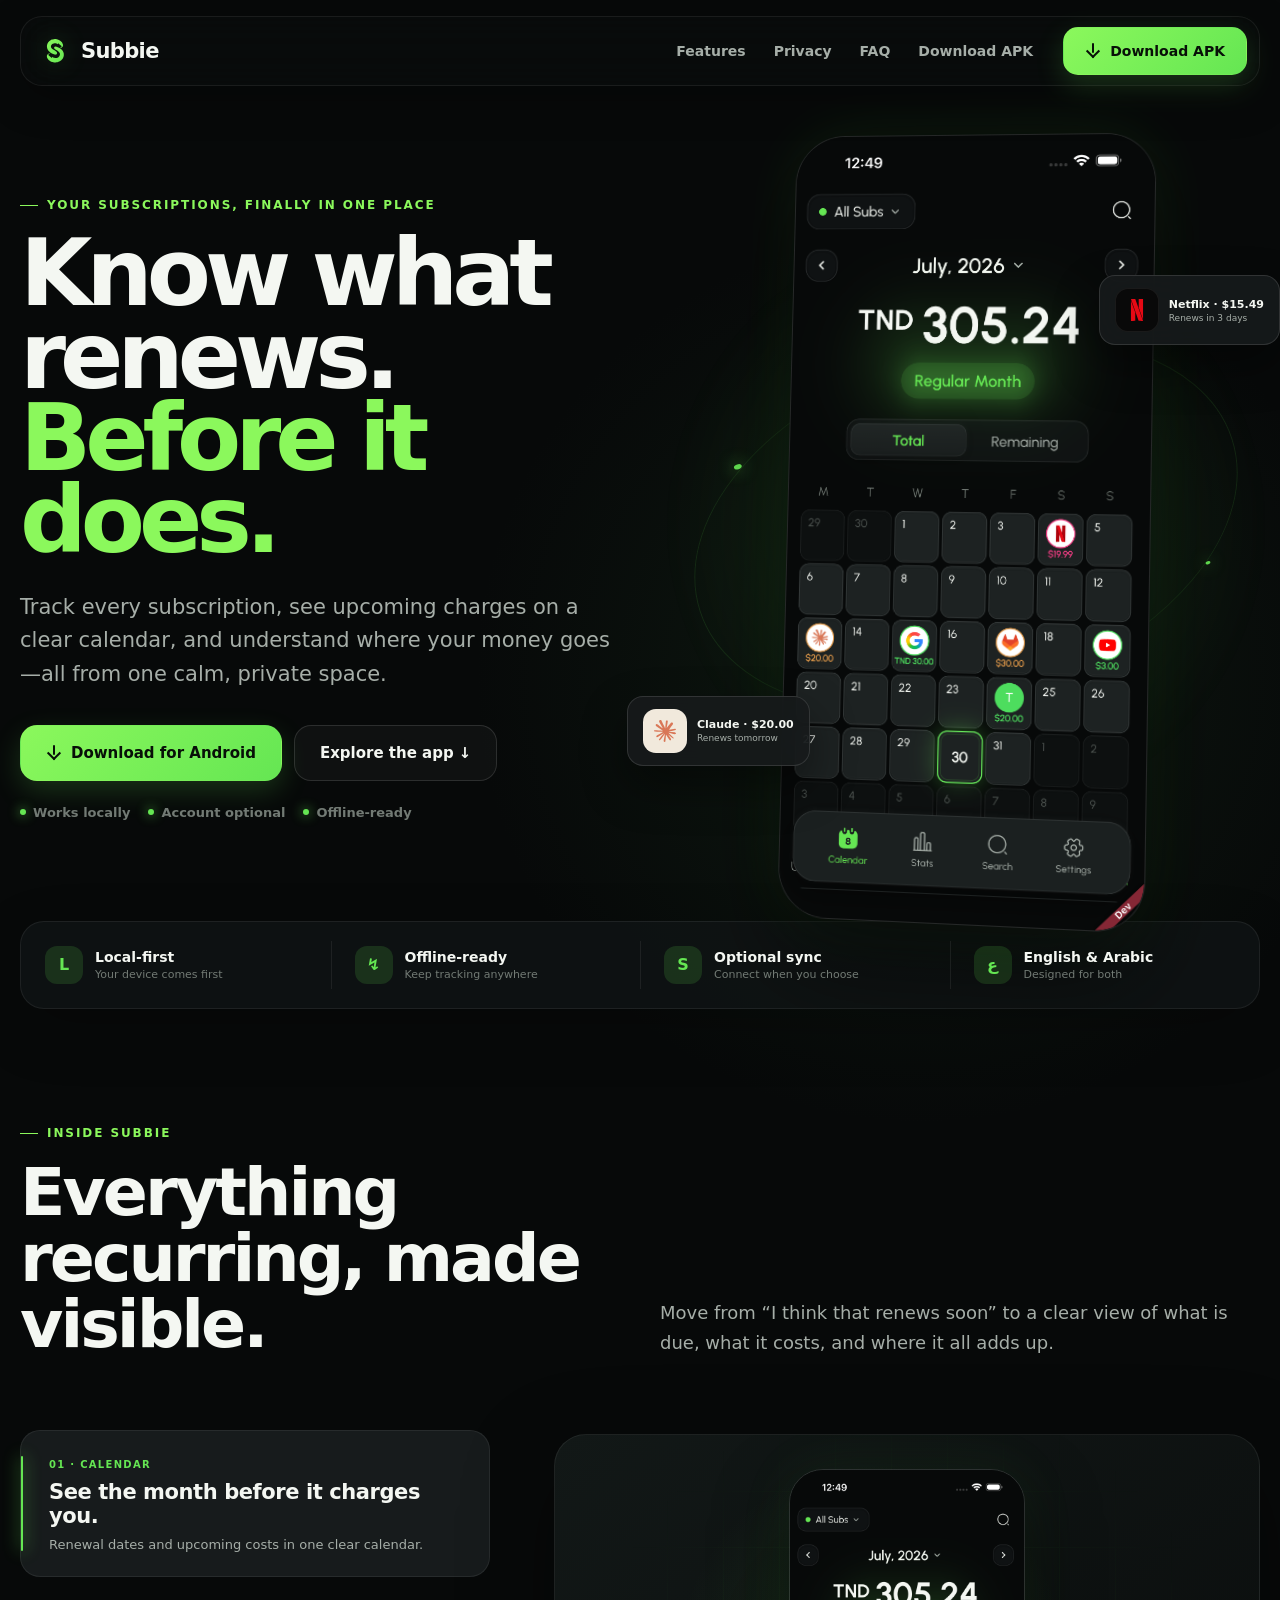
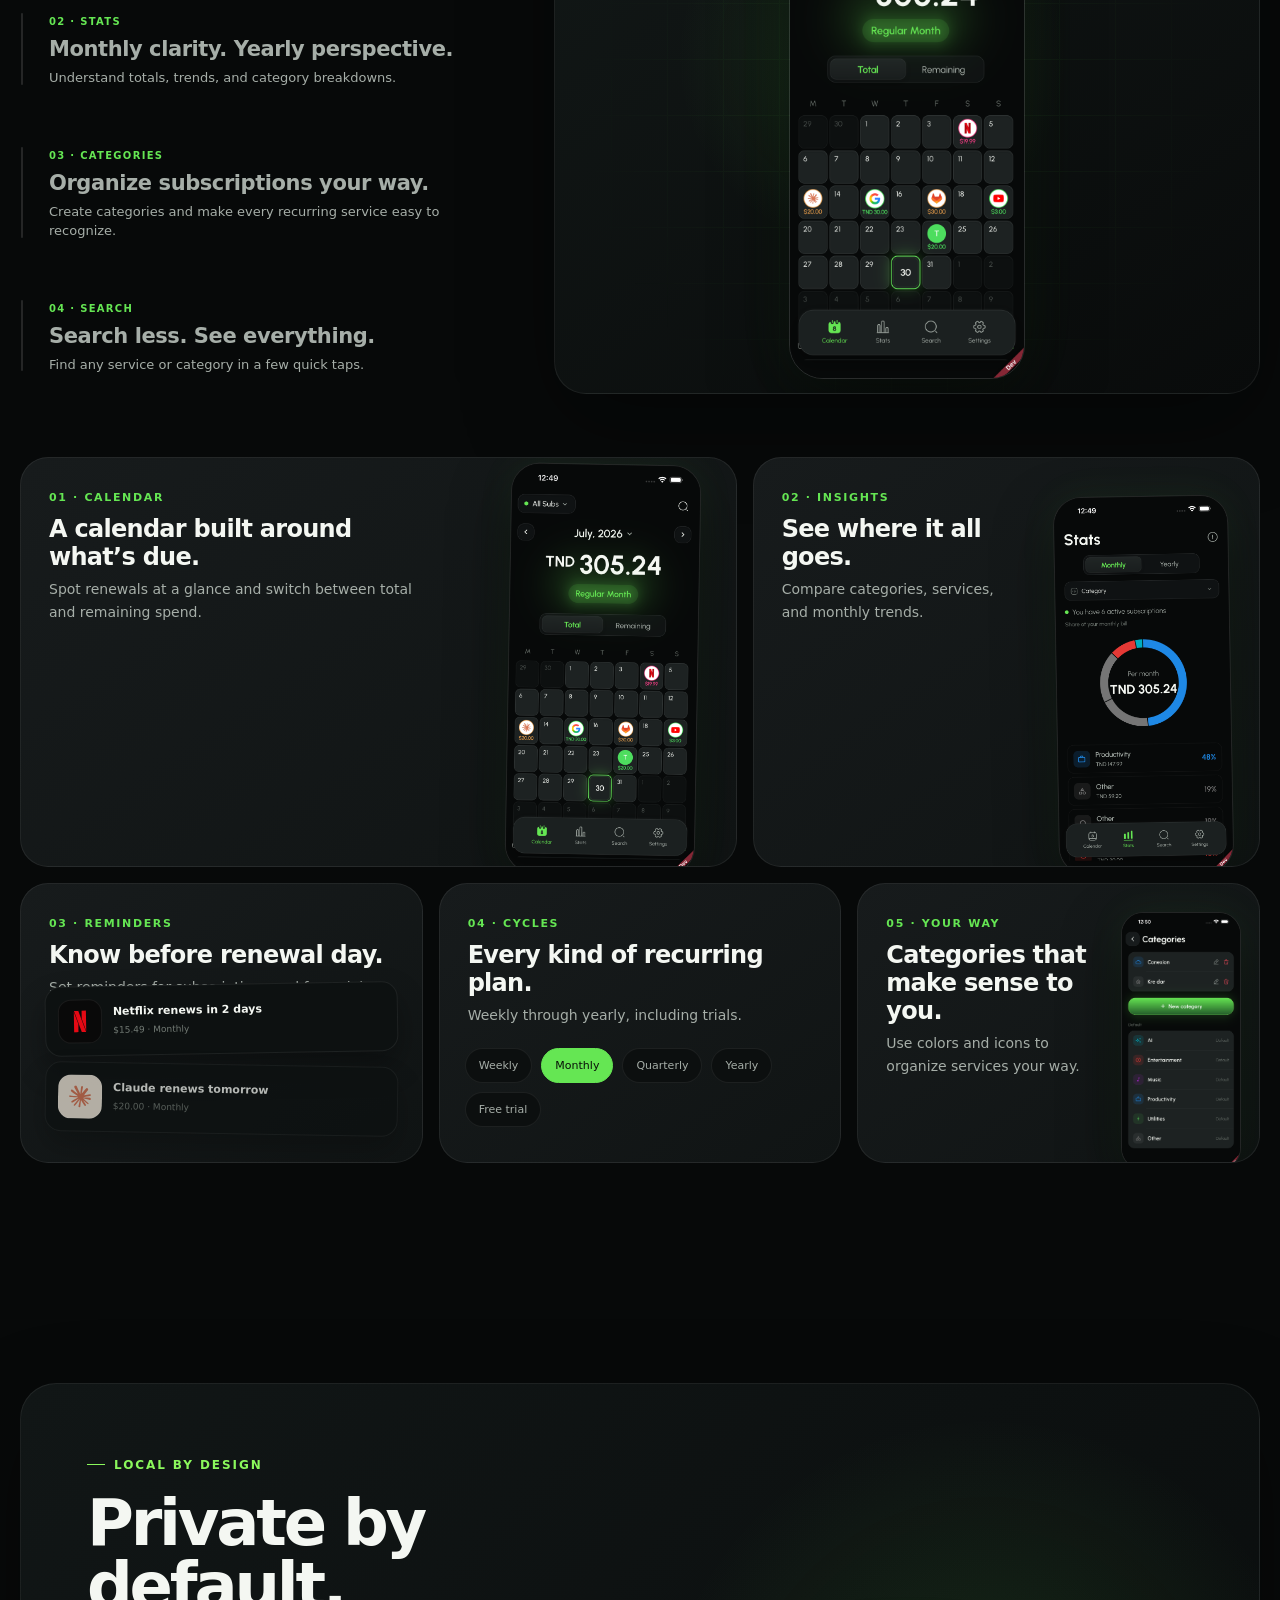
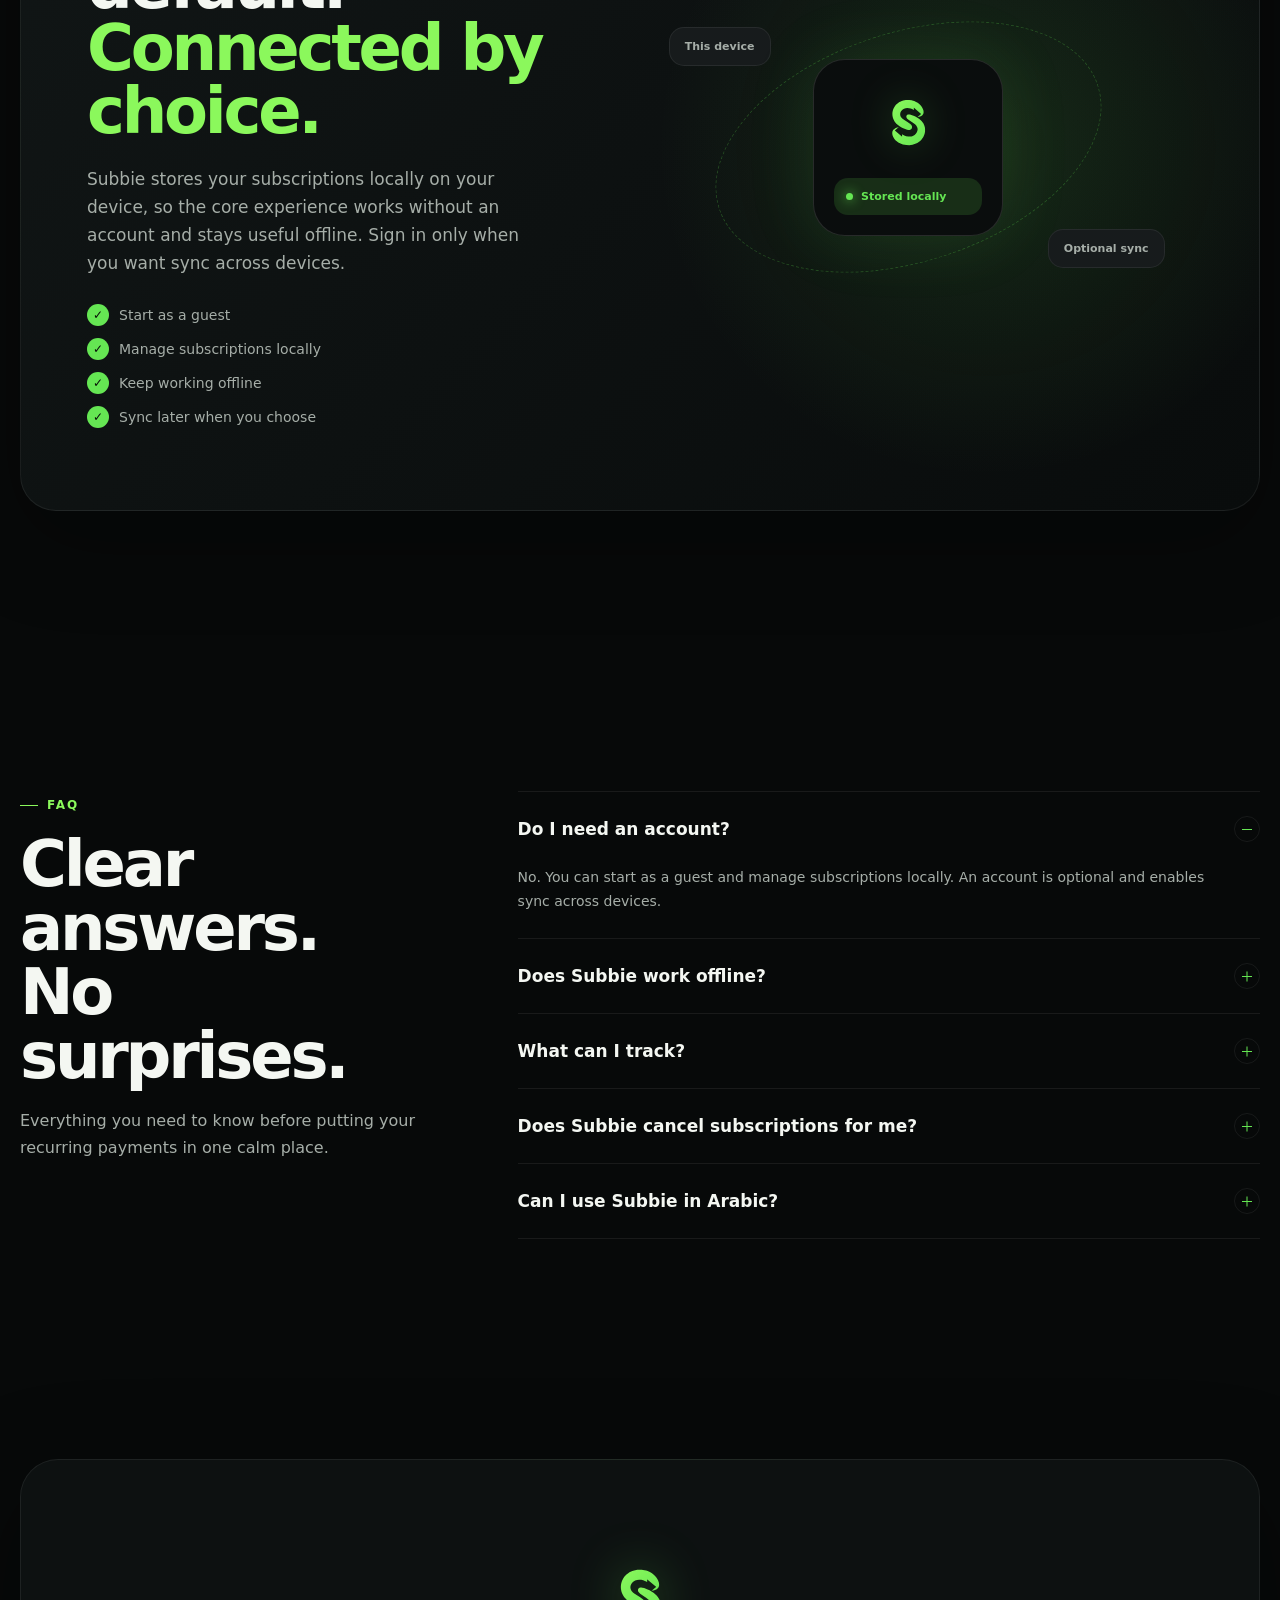
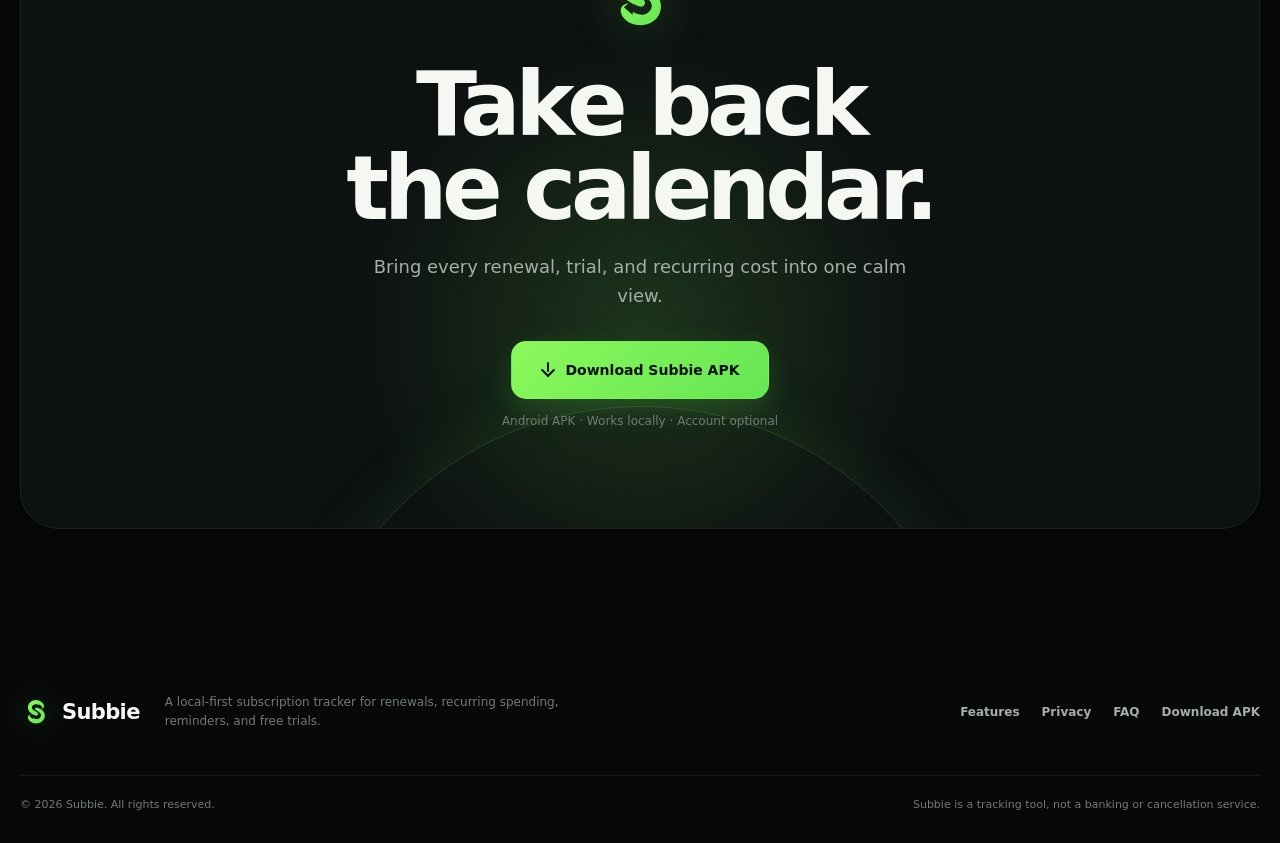
==== commit 92ea9859: "Add new images and update layout for subscription management features" ====
--- a/index.html
+++ b/index.html
@@ -413,6 +413,23 @@
     .bento-num { color: var(--green); font-size: 11px; font-weight: 850; letter-spacing: .15em; }
     .bento-card h3 { margin: 10px 0 7px; font-size: 24px; letter-spacing: -.03em; }
     .bento-card p { max-width: 420px; margin: 0; color: var(--muted); font-size: 14px; line-height: 1.6; }
+    .app-crop {
+      position: absolute;
+      left: auto;
+      bottom: -8px;
+      overflow: hidden;
+      border: 1px solid var(--border-medium);
+      border-radius: 28px;
+      background: #050707;
+      box-shadow: 0 24px 55px rgba(0,0,0,.5), 0 0 36px rgba(101,230,83,.08);
+    }
+    .app-crop img { width: 100%; height: auto; object-fit: contain; }
+    .calendar-crop { width: 190px; right: 38px; transform: rotate(1deg); }
+    .stats-crop { width: 175px; right: 28px; transform: rotate(-1deg); }
+    .categories-crop { width: 120px; right: 18px; border-radius: 22px; }
+    .bento-card.large h3, .bento-card.large p { max-width: 58%; }
+    .bento-card.medium h3, .bento-card.medium p { max-width: 54%; }
+    .bento-card.your-way h3, .bento-card.your-way p { max-width: 58%; }
     .calendar-art { position: absolute; left: 28px; right: 28px; bottom: -55px; display: grid; grid-template-columns: repeat(7,1fr); gap: 8px; padding: 20px; border: 1px solid var(--border); border-radius: 23px; background: #0b0e0e; box-shadow: 0 24px 50px rgba(0,0,0,.35); }
     .cal-cell { aspect-ratio: 1; display: grid; place-items: center; border-radius: 10px; color: var(--tertiary); background: var(--surface); font-size: 10px; }
     .cal-cell.active { color: #081008; background: var(--green); box-shadow: 0 0 18px var(--green-glow); }
@@ -688,29 +705,17 @@
               <img class="real-product-shot" src="assets/subbie-categories.png" alt="Subbie category management screen" loading="lazy">
             </div>
             <div class="stage-scene" id="searchScene">
-              <div class="mini-window">
-                <div class="mini-top"><strong>Search</strong><span class="mini-pill">All</span></div>
-                <div class="search-box"><b>⌕</b><span>Search subscriptions</span></div>
-                <div class="result-list">
-                  <div class="result"><div class="service-logo" style="background:var(--pink)">N</div><div class="result-copy"><strong>Netflix</strong><span>Streaming · Monthly</span></div><div class="result-price">$15.49</div></div>
-                  <div class="result"><div class="service-logo" style="background:var(--blue)">iC</div><div class="result-copy"><strong>iCloud</strong><span>Cloud · Monthly</span></div><div class="result-price">$2.99</div></div>
-                  <div class="result"><div class="service-logo" style="background:var(--purple)">F</div><div class="result-copy"><strong>Figma</strong><span>Productivity · Yearly</span></div><div class="result-price">$144</div></div>
-                </div>
-              </div>
+              <img class="real-product-shot" src="assets/subbie-search.png" alt="Subbie search screen showing subscription filters and results" loading="lazy">
             </div>
           </div>
         </div>
 
         <div class="bento">
-          <article class="bento-card large reveal"><span class="bento-num">01 · CALENDAR</span><h3>A calendar built around what’s due.</h3><p>Spot renewals at a glance and switch between total and remaining spend.</p><div class="calendar-art">
-            <span class="cal-cell">1</span><span class="cal-cell">2</span><span class="cal-cell">3</span><span class="cal-cell active">4</span><span class="cal-cell">5</span><span class="cal-cell">6</span><span class="cal-cell">7</span>
-            <span class="cal-cell">8</span><span class="cal-cell">9</span><span class="cal-cell">10</span><span class="cal-cell">11</span><span class="cal-cell">12</span><span class="cal-cell">13</span><span class="cal-cell">14</span>
-            <span class="cal-cell">15</span><span class="cal-cell">16</span><span class="cal-cell">17</span><span class="cal-cell">18</span><span class="cal-cell">19</span><span class="cal-cell">20</span><span class="cal-cell">21</span>
-          </div></article>
-          <article class="bento-card medium reveal"><span class="bento-num">02 · INSIGHTS</span><h3>See where it all goes.</h3><p>Compare categories, services, and monthly trends.</p><div class="donut-wrap"><div class="donut"></div></div></article>
+          <article class="bento-card large reveal"><span class="bento-num">01 · CALENDAR</span><h3>A calendar built around what’s due.</h3><p>Spot renewals at a glance and switch between total and remaining spend.</p><div class="app-crop calendar-crop"><img src="assets/subbie-calendar.png" alt="Subbie renewal calendar" loading="lazy"></div></article>
+          <article class="bento-card medium reveal"><span class="bento-num">02 · INSIGHTS</span><h3>See where it all goes.</h3><p>Compare categories, services, and monthly trends.</p><div class="app-crop stats-crop"><img src="assets/subbie-stats.png" alt="Subbie monthly spending insights" loading="lazy"></div></article>
           <article class="bento-card third reveal"><span class="bento-num">03 · REMINDERS</span><h3>Know before renewal day.</h3><p>Set reminders for subscriptions and free trials.</p><div class="notification-stack"><div class="notification"><div class="notification-icon netflix"><img src="assets/netflix.svg" alt="Netflix"></div><div><strong>Netflix renews in 2 days</strong><span>$15.49 · Monthly</span></div></div><div class="notification"><div class="notification-icon claude"><img src="assets/claude.svg" alt="Claude"></div><div><strong>Claude renews tomorrow</strong><span>$20.00 · Monthly</span></div></div></div></article>
           <article class="bento-card third reveal"><span class="bento-num">04 · CYCLES</span><h3>Every kind of recurring plan.</h3><p>Weekly through yearly, including trials.</p><div class="cycle-cloud"><span>Weekly</span><span class="active">Monthly</span><span>Quarterly</span><span>Yearly</span><span>Free trial</span></div></article>
-          <article class="bento-card third reveal"><span class="bento-num">05 · YOUR WAY</span><h3>Categories that make sense to you.</h3><p>Use colors and logos to make every service recognizable.</p><div class="logo-cloud"><span>N</span><span>iC</span><span>F</span><span>A</span></div></article>
+          <article class="bento-card third your-way reveal"><span class="bento-num">05 · YOUR WAY</span><h3>Categories that make sense to you.</h3><p>Use colors and icons to organize services your way.</p><div class="app-crop categories-crop"><img src="assets/subbie-categories.png" alt="Subbie category management" loading="lazy"></div></article>
         </div>
       </div>
     </section>
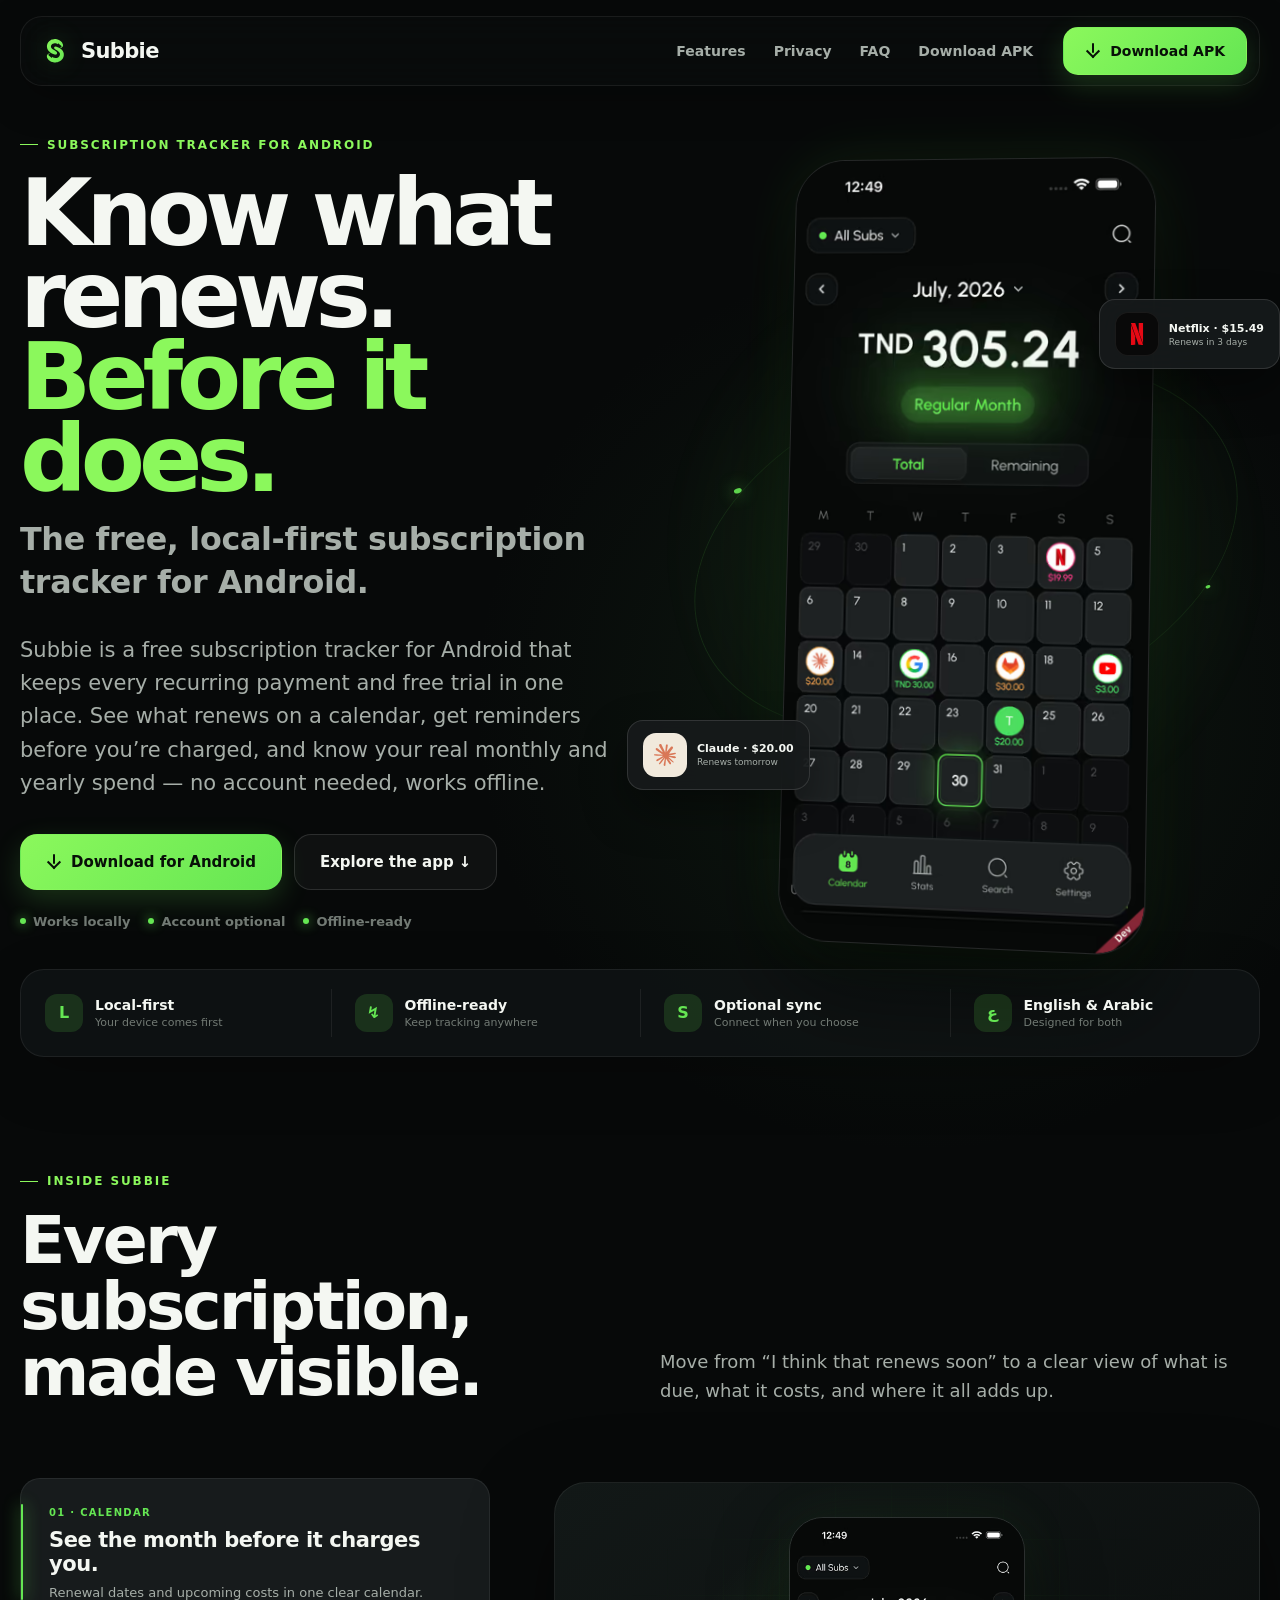
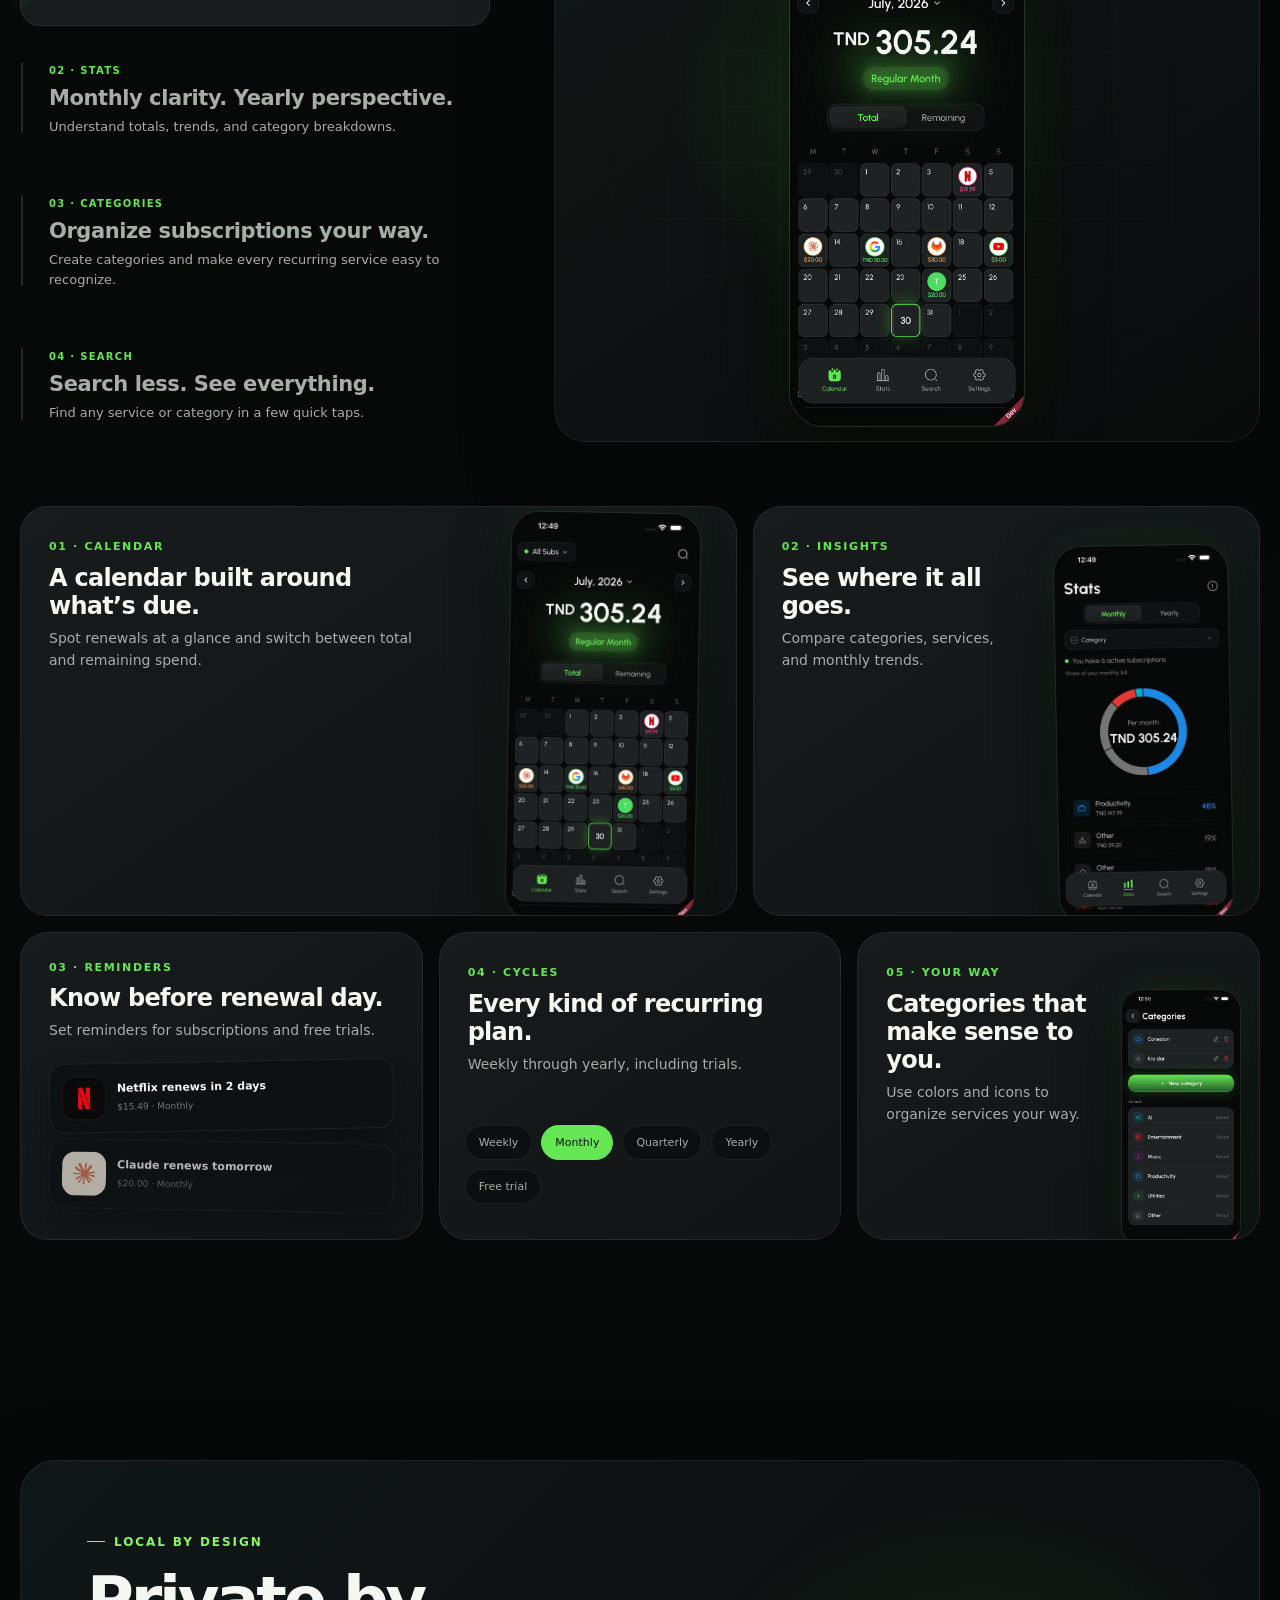
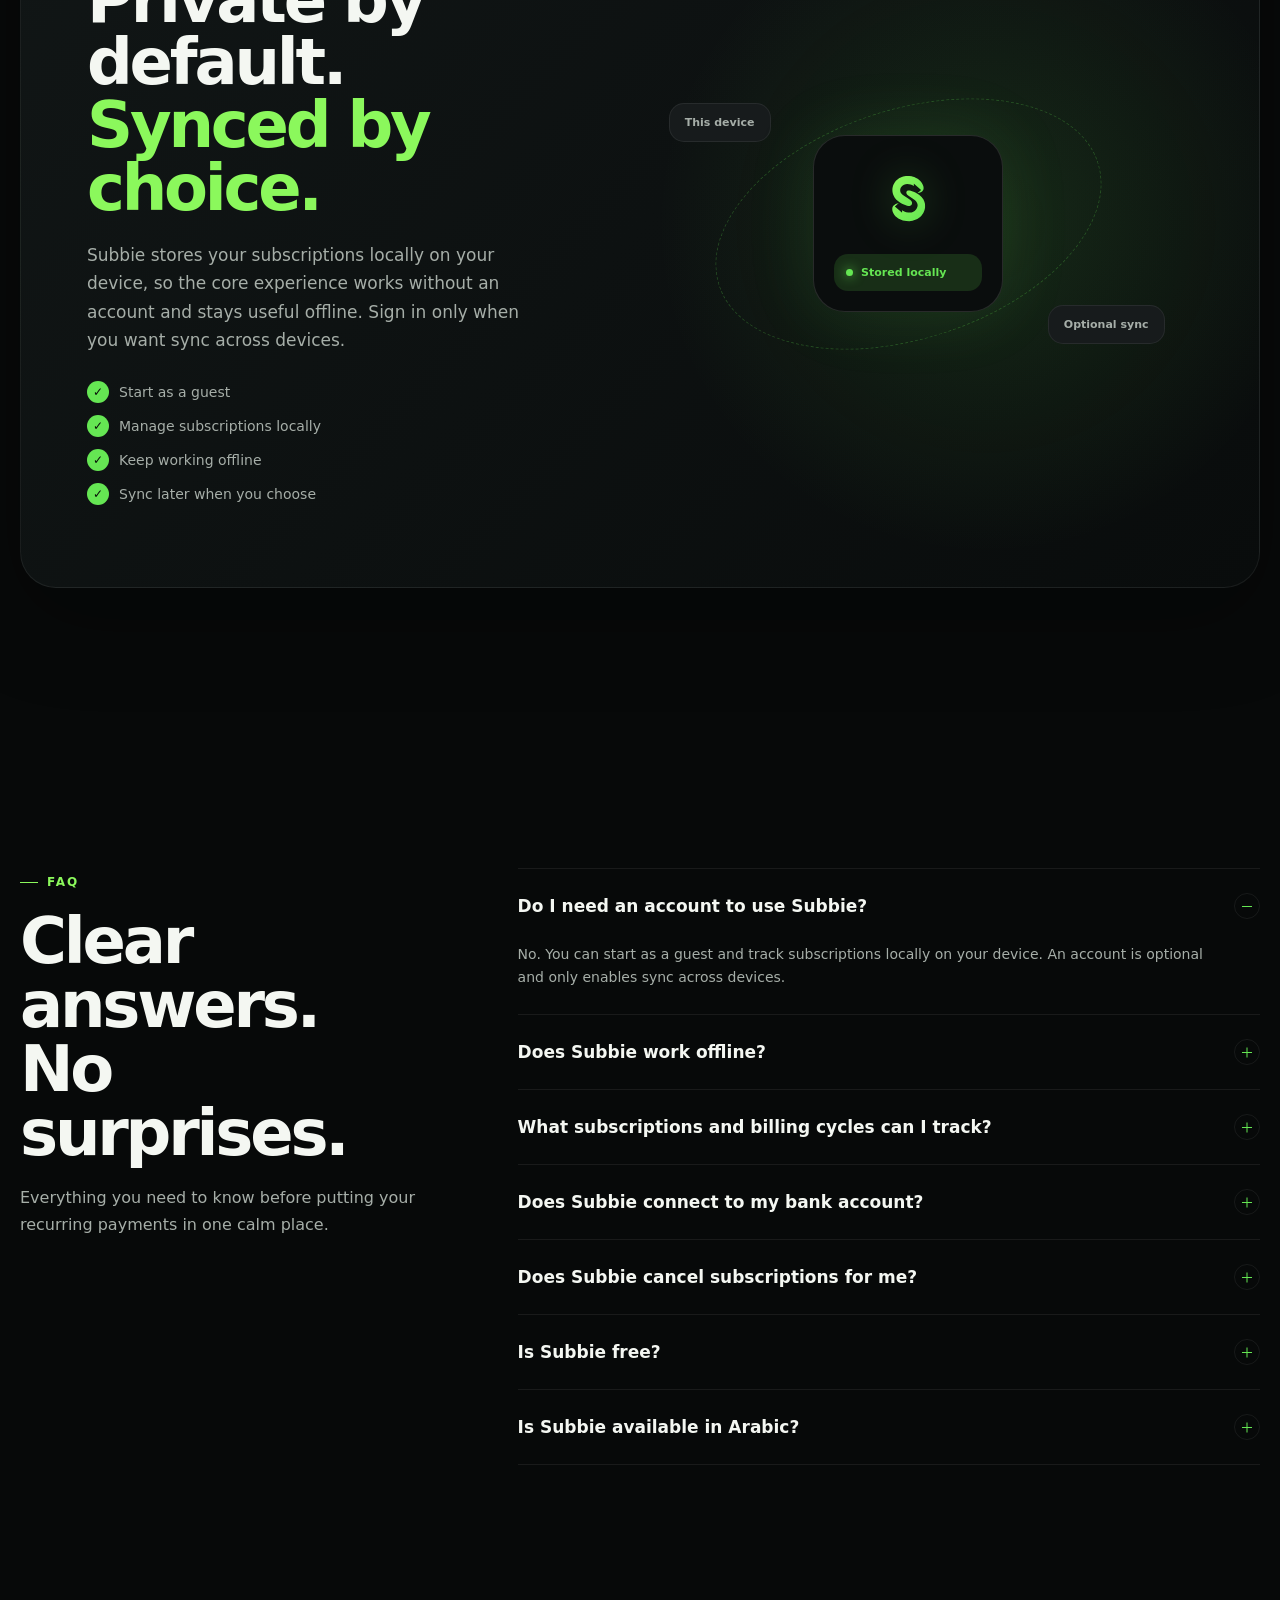
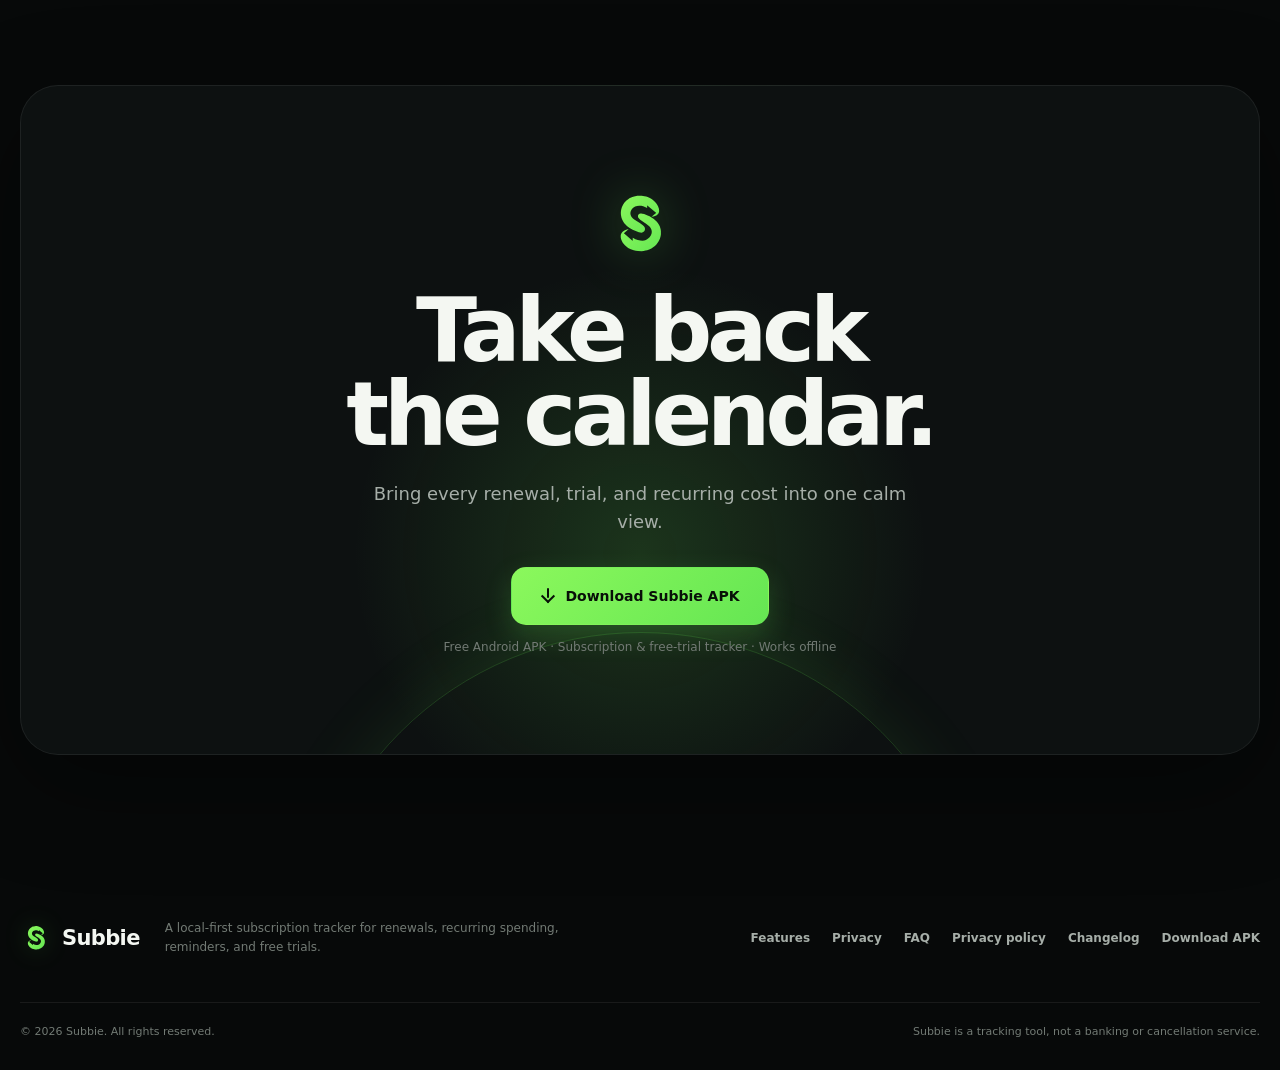
==== commit 05b2e713: "Add privacy policy, terms of use, sitemap, and robots.txt; configure Vercel settings" ====
--- a/index.html
+++ b/index.html
@@ -3,624 +3,279 @@
 <head>
   <meta charset="utf-8">
   <meta name="viewport" content="width=device-width, initial-scale=1">
+
+  <link rel="canonical" href="https://subbie.ahmed-ammar.me/">
+  <meta name="robots" content="index, follow, max-image-preview:large, max-snippet:-1">
+
+  <title>Free Subscription &amp; Trial Tracker for Android | Subbie</title>
+  <meta name="description" content="Free local-first subscription tracker for Android. See renewals on a calendar, get free-trial reminders, track monthly spend. No account, works offline.">
+  <meta name="application-name" content="Subbie">
+  <meta name="apple-mobile-web-app-title" content="Subbie">
+
+  <meta property="og:type" content="website">
+  <meta property="og:site_name" content="Subbie">
+  <meta property="og:locale" content="en_US">
+  <meta property="og:title" content="Subbie — Subscription &amp; Free Trial Tracker for Android">
+  <meta property="og:description" content="See every renewal on a calendar, get reminders before free trials end, and track recurring spend. Local-first, works offline, no account required.">
+  <meta property="og:url" content="https://subbie.ahmed-ammar.me/">
+  <meta property="og:image" content="https://subbie.ahmed-ammar.me/assets/og/subbie-og-1200x630.png">
+  <meta property="og:image:type" content="image/png">
+  <meta property="og:image:width" content="1200">
+  <meta property="og:image:height" content="630">
+  <meta property="og:image:alt" content="Subbie's calendar showing upcoming subscription renewals and a monthly total">
+
+  <meta name="twitter:card" content="summary_large_image">
+  <meta name="twitter:image:alt" content="Subbie's calendar of upcoming subscription renewals">
+
+  <link rel="icon" href="/favicon.ico" sizes="32x32">
+  <link rel="icon" href="/assets/subbie-app-icon.svg" type="image/svg+xml">
+  <link rel="apple-touch-icon" href="/assets/icons/apple-touch-icon-180.png">
   <meta name="theme-color" content="#070909">
-  <meta name="description" content="Track subscriptions, upcoming renewals, free trials, and recurring spending in one calm, local-first app.">
-  <title>Subbie — Subscription tracking, made clear</title>
-  <link rel="icon" href="assets/subbie-app-icon.svg" type="image/svg+xml">
-  <style>
-    :root {
-      --bg: #070909;
-      --bg-deep: #0b0f10;
-      --bg-soft: #111617;
-      --surface: #171b1c;
-      --surface-up: #1d2222;
-      --surface-hover: #242a29;
-      --border: rgba(255,255,255,.07);
-      --border-medium: rgba(255,255,255,.12);
-      --text: #f4f7f2;
-      --muted: #a6aea8;
-      --tertiary: #727a74;
-      --green: #65e653;
-      --green-bright: #8bf85c;
-      --green-dark: #1d3d24;
-      --green-soft: rgba(101,230,83,.15);
-      --green-glow: rgba(101,230,83,.25);
-      --blue: #4b8eea;
-      --pink: #f2527a;
-      --yellow: #efd84d;
-      --purple: #8a5cf6;
-      --orange: #e29a4a;
-      --danger: #ff4d5e;
-      --max: 1240px;
-      --ease: cubic-bezier(.22,1,.36,1);
+  <meta name="color-scheme" content="dark">
+
+  <!-- TODO add once Google Search Console / Bing Webmaster verification is started:
+       <meta name="google-site-verification" content="...">
+       <meta name="msvalidate.01" content="..."> -->
+
+  <!-- Safety net: keeps the page dark and readable if the stylesheet is slow or fails. -->
+  <style>:root{color-scheme:dark}html{background:#070909}body{margin:0;background:#070909;color:#f4f7f2;font-family:ui-sans-serif,system-ui,-apple-system,"Segoe UI",sans-serif}</style>
+  <link rel="stylesheet" href="/assets/css/site.css">
+
+  <script type="application/ld+json">
+{
+  "@context": "https://schema.org",
+  "@graph": [
+    {
+      "@type": "Organization",
+      "@id": "https://subbie.ahmed-ammar.me/#organization",
+      "name": "Subbie",
+      "url": "https://subbie.ahmed-ammar.me/",
+      "description": "Subbie builds a local-first subscription and recurring-payment tracker for Android.",
+      "logo": {
+        "@type": "ImageObject",
+        "@id": "https://subbie.ahmed-ammar.me/#logo",
+        "url": "https://subbie.ahmed-ammar.me/assets/icons/subbie-icon-512.png",
+        "contentUrl": "https://subbie.ahmed-ammar.me/assets/icons/subbie-icon-512.png",
+        "width": 512,
+        "height": 512,
+        "caption": "Subbie"
+      },
+      "image": {
+        "@id": "https://subbie.ahmed-ammar.me/#logo"
+      },
+      "founder": {
+        "@type": "Person",
+        "name": "Ahmed Ammar",
+        "url": "https://ahmed-ammar.me/"
+      },
+      "sameAs": [
+        "https://ahmed-ammar.me/",
+        "https://github.com/AmmarTN"
+      ]
+    },
+    {
+      "@type": "WebSite",
+      "@id": "https://subbie.ahmed-ammar.me/#website",
+      "url": "https://subbie.ahmed-ammar.me/",
+      "name": "Subbie",
+      "description": "Local-first subscription tracker for Android.",
+      "publisher": {
+        "@id": "https://subbie.ahmed-ammar.me/#organization"
+      },
+      "inLanguage": "en"
+    },
+    {
+      "@type": "WebPage",
+      "@id": "https://subbie.ahmed-ammar.me/#webpage",
+      "url": "https://subbie.ahmed-ammar.me/",
+      "name": "Free Subscription & Trial Tracker for Android | Subbie",
+      "description": "Free local-first subscription tracker for Android. See renewals on a calendar, get free-trial reminders, track monthly spend.",
+      "isPartOf": {
+        "@id": "https://subbie.ahmed-ammar.me/#website"
+      },
+      "about": {
+        "@id": "https://subbie.ahmed-ammar.me/#app"
+      },
+      "primaryImageOfPage": {
+        "@id": "https://subbie.ahmed-ammar.me/#primaryimage"
+      },
+      "inLanguage": "en",
+      "dateModified": "2026-09-08",
+      "potentialAction": [
+        {
+          "@type": "DownloadAction",
+          "target": "https://subbie.ahmed-ammar.me/download"
+        }
+      ]
+    },
+    {
+      "@type": "ImageObject",
+      "@id": "https://subbie.ahmed-ammar.me/#primaryimage",
+      "url": "https://subbie.ahmed-ammar.me/assets/img/subbie-calendar-1152.webp",
+      "contentUrl": "https://subbie.ahmed-ammar.me/assets/img/subbie-calendar-1152.webp",
+      "width": 1152,
+      "height": 2503,
+      "caption": "Subbie's renewal calendar showing upcoming subscription charges for the month"
+    },
+    {
+      "@type": [
+        "SoftwareApplication",
+        "MobileApplication"
+      ],
+      "@id": "https://subbie.ahmed-ammar.me/#app",
+      "name": "Subbie — Subscription Tracker",
+      "alternateName": "Subbie Subscription Tracker for Android",
+      "description": "Subbie is a local-first Android app for tracking subscriptions, free trials, and recurring payments. It shows upcoming renewals on a calendar, sends reminders before a renewal or trial expiry, and breaks down monthly and yearly spend by category. Subbie works as a guest with no account and stays usable offline; cloud sync is optional. Subbie does not connect to bank accounts and does not cancel subscriptions.",
+      "applicationCategory": "FinanceApplication",
+      "applicationSubCategory": "Subscription and recurring payment tracker",
+      "operatingSystem": "Android",
+      "installUrl": "https://subbie.ahmed-ammar.me/download",
+      "downloadUrl": "https://subbie.ahmed-ammar.me/download",
+      "softwareHelp": {
+        "@id": "https://subbie.ahmed-ammar.me/#faq"
+      },
+      "permissions": "Notifications (renewal and free-trial reminders); Internet access (optional cloud sync only)",
+      "isAccessibleForFree": true,
+      "inLanguage": [
+        "en",
+        "ar"
+      ],
+      "author": {
+        "@id": "https://subbie.ahmed-ammar.me/#organization"
+      },
+      "publisher": {
+        "@id": "https://subbie.ahmed-ammar.me/#organization"
+      },
+      "offers": {
+        "@type": "Offer",
+        "price": "0",
+        "priceCurrency": "USD",
+        "availability": "https://schema.org/InStock",
+        "url": "https://subbie.ahmed-ammar.me/download",
+        "seller": {
+          "@id": "https://subbie.ahmed-ammar.me/#organization"
+        }
+      },
+      "featureList": [
+        "Track paid subscriptions and free trials in one place",
+        "Renewal calendar showing what is due each month",
+        "Reminders before a subscription renews or a free trial ends",
+        "Monthly and yearly recurring spend totals",
+        "Spend breakdown by category and by service",
+        "Custom categories with colors and icons",
+        "Search and filter subscriptions",
+        "Billing cycles: weekly, monthly, quarterly, semi-annual, and yearly",
+        "Works offline and as a guest with no account",
+        "Optional cloud sync across devices",
+        "English and Arabic interface with right-to-left support"
+      ],
+      "screenshot": [
+        {
+          "@type": "ImageObject",
+          "url": "https://subbie.ahmed-ammar.me/assets/img/subbie-calendar-768.png",
+          "caption": "Renewal calendar showing upcoming subscription charges"
+        },
+        {
+          "@type": "ImageObject",
+          "url": "https://subbie.ahmed-ammar.me/assets/img/subbie-stats-768.png",
+          "caption": "Monthly and yearly recurring spend by category"
+        },
+        {
+          "@type": "ImageObject",
+          "url": "https://subbie.ahmed-ammar.me/assets/img/subbie-categories-768.png",
+          "caption": "Custom subscription categories with colors and icons"
+        },
+        {
+          "@type": "ImageObject",
+          "url": "https://subbie.ahmed-ammar.me/assets/img/subbie-search-768.png",
+          "caption": "Searching and filtering tracked subscriptions"
+        }
+      ]
+    },
+    {
+      "@type": "FAQPage",
+      "@id": "https://subbie.ahmed-ammar.me/#faq",
+      "isPartOf": {
+        "@id": "https://subbie.ahmed-ammar.me/#webpage"
+      },
+      "inLanguage": "en",
+      "mainEntity": [
+        {
+          "@type": "Question",
+          "name": "Do I need an account to use Subbie?",
+          "acceptedAnswer": {
+            "@type": "Answer",
+            "text": "No. You can start as a guest and track subscriptions locally on your device. An account is optional and only enables sync across devices."
+          }
+        },
+        {
+          "@type": "Question",
+          "name": "Does Subbie work offline?",
+          "acceptedAnswer": {
+            "@type": "Answer",
+            "text": "Yes. Subbie is designed as a local-first app, so core subscription tracking remains available offline."
+          }
+        },
+        {
+          "@type": "Question",
+          "name": "What subscriptions and billing cycles can I track?",
+          "acceptedAnswer": {
+            "@type": "Answer",
+            "text": "Track paid subscriptions and free trials with weekly, monthly, quarterly, semi-annual, or yearly billing cycles."
+          }
+        },
+        {
+          "@type": "Question",
+          "name": "Does Subbie connect to my bank account?",
+          "acceptedAnswer": {
+            "@type": "Answer",
+            "text": "No. Subbie never connects to a bank or card. You add subscriptions yourself, which is why it works fully offline and needs no financial permissions."
+          }
+        },
+        {
+          "@type": "Question",
+          "name": "Does Subbie cancel subscriptions for me?",
+          "acceptedAnswer": {
+            "@type": "Answer",
+            "text": "No. Subbie is a tracking and reminder tool. It does not cancel services and does not move money."
+          }
+        },
+        {
+          "@type": "Question",
+          "name": "Is Subbie free?",
+          "acceptedAnswer": {
+            "@type": "Answer",
+            "text": "Yes. Subbie is free to download and use, and it has no subscription of its own."
+          }
+        },
+        {
+          "@type": "Question",
+          "name": "Is Subbie available in Arabic?",
+          "acceptedAnswer": {
+            "@type": "Answer",
+            "text": "Yes. The app supports both English and Arabic, including right-to-left layout."
+          }
+        }
+      ]
     }
-
-    * { box-sizing: border-box; }
-    html { scroll-behavior: smooth; background: var(--bg); }
-    body {
-      margin: 0;
-      overflow-x: hidden;
-      color: var(--text);
-      background:
-        radial-gradient(circle at 72% 12%, rgba(37,81,42,.22), transparent 28rem),
-        var(--bg);
-      font-family: Urbanist, Inter, ui-sans-serif, system-ui, -apple-system, BlinkMacSystemFont, "Segoe UI", sans-serif;
-      -webkit-font-smoothing: antialiased;
-    }
-    body::before {
-      position: fixed;
-      inset: 0;
-      z-index: 50;
-      pointer-events: none;
-      opacity: .14;
-      content: "";
-      background-image:
-        radial-gradient(circle at 20% 30%, rgba(255,255,255,.025) 0 1px, transparent 1px),
-        radial-gradient(circle at 70% 65%, rgba(255,255,255,.018) 0 1px, transparent 1px);
-      background-size: 7px 7px, 11px 11px;
-    }
-    a { color: inherit; text-decoration: none; }
-    button, a { -webkit-tap-highlight-color: transparent; }
-    button { font: inherit; }
-    img { display: block; max-width: 100%; }
-
-    .shell { width: min(calc(100% - 40px), var(--max)); margin-inline: auto; }
-    .section { padding: 110px 0; }
-    .eyebrow {
-      display: inline-flex;
-      align-items: center;
-      gap: 9px;
-      margin-bottom: 20px;
-      color: var(--green-bright);
-      font-size: 12px;
-      font-weight: 800;
-      letter-spacing: .16em;
-      text-transform: uppercase;
-    }
-    .eyebrow::before { width: 18px; height: 1px; content: ""; background: currentColor; }
-    .section-title {
-      max-width: 760px;
-      margin: 0;
-      font-size: clamp(38px, 5.2vw, 70px);
-      font-weight: 750;
-      letter-spacing: -.045em;
-      line-height: .99;
-    }
-    .section-lead {
-      max-width: 600px;
-      margin: 24px 0 0;
-      color: var(--muted);
-      font-size: 18px;
-      line-height: 1.65;
-    }
-    .muted { color: var(--muted); }
-    .green { color: var(--green-bright); }
-    .sr-only {
-      position: absolute;
-      width: 1px;
-      height: 1px;
-      padding: 0;
-      margin: -1px;
-      overflow: hidden;
-      clip: rect(0,0,0,0);
-      white-space: nowrap;
-      border: 0;
-    }
-
-    .site-header {
-      position: fixed;
-      z-index: 40;
-      top: 16px;
-      left: 0;
-      right: 0;
-    }
-    .nav {
-      display: flex;
-      min-height: 66px;
-      align-items: center;
-      gap: 30px;
-      padding: 10px 12px 10px 18px;
-      border: 1px solid var(--border);
-      border-radius: 22px;
-      background: rgba(10,13,13,.76);
-      box-shadow: 0 12px 40px rgba(0,0,0,.26);
-      backdrop-filter: blur(18px);
-    }
-    .brand { display: inline-flex; align-items: center; gap: 10px; font-size: 21px; font-weight: 760; letter-spacing: -.03em; }
-    .brand img { width: 32px; height: 32px; filter: drop-shadow(0 0 12px rgba(101,230,83,.24)); }
-    .nav-links { display: flex; align-items: center; gap: 28px; margin-left: auto; }
-    .nav-links a { color: var(--muted); font-size: 14px; font-weight: 650; transition: color .2s ease; }
-    .nav-links a:hover { color: var(--text); }
-    .btn {
-      display: inline-flex;
-      min-height: 48px;
-      align-items: center;
-      justify-content: center;
-      gap: 9px;
-      padding: 0 21px;
-      border: 1px solid transparent;
-      border-radius: 15px;
-      cursor: pointer;
-      font-size: 14px;
-      font-weight: 800;
-      transition: transform .12s ease-out, border-color .2s ease, background .2s ease, box-shadow .2s ease;
-    }
-    .btn:active { transform: scale(.98); }
-    .btn-primary {
-      color: #081008;
-      background: linear-gradient(135deg, var(--green-bright), var(--green));
-      box-shadow: 0 10px 28px rgba(101,230,83,.19);
-    }
-    .btn-primary:hover { box-shadow: 0 12px 36px rgba(101,230,83,.32); }
-    .btn-ghost { color: var(--text); border-color: var(--border-medium); background: rgba(255,255,255,.035); }
-    .btn-ghost:hover { border-color: rgba(101,230,83,.28); background: var(--green-soft); }
-    .download-icon { width: 16px; height: 16px; position: relative; }
-    .download-icon::before {
-      position: absolute;
-      left: 7px;
-      top: 0;
-      width: 2px;
-      height: 10px;
-      content: "";
-      border-radius: 2px;
-      background: currentColor;
-    }
-    .download-icon::after {
-      position: absolute;
-      left: 3px;
-      bottom: 0;
-      width: 8px;
-      height: 8px;
-      content: "";
-      border-right: 2px solid currentColor;
-      border-bottom: 2px solid currentColor;
-      transform: rotate(45deg) translate(-2px,-2px);
-    }
-    .menu-toggle { display: none; margin-left: auto; width: 44px; height: 44px; padding: 0; border: 1px solid var(--border); border-radius: 13px; color: var(--text); background: var(--surface); }
-
-    .hero {
-      position: relative;
-      display: grid;
-      min-height: 920px;
-      grid-template-columns: 1.02fr .98fr;
-      align-items: center;
-      gap: 40px;
-      padding-top: 130px;
-    }
-    .hero-copy { position: relative; z-index: 2; padding-bottom: 40px; }
-    .hero h1 {
-      max-width: 720px;
-      margin: 0;
-      font-size: clamp(56px, 7.3vw, 106px);
-      font-weight: 760;
-      letter-spacing: -.065em;
-      line-height: .88;
-    }
-    .hero h1 span { display: block; color: var(--green-bright); }
-    .hero-text { max-width: 600px; margin: 30px 0 0; color: var(--muted); font-size: clamp(17px, 1.7vw, 21px); line-height: 1.58; }
-    .hero-actions { display: flex; flex-wrap: wrap; gap: 12px; margin-top: 34px; }
-    .hero-actions .btn { min-height: 56px; padding-inline: 25px; border-radius: 17px; font-size: 15px; }
-    .trust-line { display: flex; flex-wrap: wrap; gap: 18px; margin-top: 24px; color: var(--tertiary); font-size: 13px; font-weight: 650; }
-    .trust-line span { display: inline-flex; align-items: center; gap: 7px; }
-    .trust-line i { width: 6px; height: 6px; border-radius: 50%; background: var(--green); box-shadow: 0 0 12px var(--green); }
-
-    .hero-visual { position: relative; min-height: 700px; display: grid; place-items: center; perspective: 1200px; }
-    .hero-glow {
-      position: absolute;
-      width: 620px;
-      aspect-ratio: 1;
-      border-radius: 50%;
-      background: radial-gradient(circle, rgba(101,230,83,.18) 0, rgba(101,230,83,.06) 37%, transparent 69%);
-      filter: blur(8px);
-    }
-    .orbit {
-      position: absolute;
-      width: 560px;
-      aspect-ratio: 1;
-      border: 1px solid rgba(101,230,83,.11);
-      border-radius: 50%;
-      transform: rotate(-18deg) scaleY(.62);
-      animation: orbit 24s linear infinite;
-    }
-    .orbit::before, .orbit::after {
-      position: absolute;
-      width: 8px;
-      height: 8px;
-      border-radius: 50%;
-      content: "";
-      background: var(--green);
-      box-shadow: 0 0 20px var(--green);
-    }
-    .orbit::before { left: 76px; top: 72px; }
-    .orbit::after { right: 58px; bottom: 98px; width: 5px; height: 5px; }
-    @keyframes orbit { to { transform: rotate(342deg) scaleY(.62); } }
-
-    .phone {
-      position: relative;
-      z-index: 3;
-      width: 365px;
-      overflow: hidden;
-      border: 1px solid rgba(255,255,255,.12);
-      border-radius: 50px;
-      color: var(--text);
-      background: #080a0a;
-      box-shadow: 0 42px 95px rgba(0,0,0,.58), 0 0 65px rgba(101,230,83,.1);
-      transform: rotateY(-5deg) rotateX(2deg) rotateZ(1deg);
-      animation: phone-in .9s var(--ease) both;
-    }
-    .phone-shot { width: 100%; height: auto; border-radius: 48px; }
-    @keyframes phone-in { from { opacity: 0; transform: translateY(40px) rotateY(-12deg) rotateZ(3deg); } }
-    .phone-island { width: 90px; height: 24px; margin: 11px auto 4px; border-radius: 999px; background: #020303; }
-    .phone-screen { padding: 13px 20px 20px; }
-    .phone-top { display: flex; align-items: center; justify-content: space-between; margin: 4px 0 17px; }
-    .phone-title { font-size: 14px; font-weight: 800; }
-    .avatar { display: grid; width: 34px; height: 34px; place-items: center; border: 1px solid var(--border); border-radius: 50%; color: var(--green); background: var(--surface); font-size: 12px; font-weight: 900; }
-    .chips { display: flex; gap: 7px; overflow: hidden; }
-    .chip { flex: 0 0 auto; padding: 7px 10px; border: 1px solid var(--border); border-radius: 999px; color: var(--muted); background: var(--surface); font-size: 9px; font-weight: 750; }
-    .chip.active { color: #081008; border-color: var(--green); background: var(--green); }
-    .month-row { display: flex; align-items: center; justify-content: space-between; margin: 22px 0 14px; }
-    .month-row strong { font-size: 17px; }
-    .month-arrows { display: flex; gap: 7px; color: var(--muted); font-size: 13px; }
-    .summary-card { padding: 18px; border: 1px solid var(--border); border-radius: 22px; background: linear-gradient(145deg, #19201c, #111515); box-shadow: 0 18px 38px rgba(0,0,0,.32); }
-    .segmented { display: grid; grid-template-columns: 1fr 1fr; gap: 4px; padding: 4px; border-radius: 12px; background: #0f1313; }
-    .segmented span { padding: 6px; border-radius: 9px; color: var(--tertiary); text-align: center; font-size: 9px; font-weight: 750; }
-    .segmented .on { color: var(--text); background: var(--surface-up); box-shadow: 0 2px 10px rgba(0,0,0,.25); }
-    .money { margin-top: 16px; font-size: 36px; font-weight: 780; letter-spacing: -.055em; font-variant-numeric: tabular-nums; }
-    .money-note { margin-top: 3px; color: var(--muted); font-size: 10px; }
-    .calendar { margin-top: 18px; }
-    .week, .days { display: grid; grid-template-columns: repeat(7,1fr); text-align: center; }
-    .week { margin-bottom: 7px; color: var(--tertiary); font-size: 8px; font-weight: 800; }
-    .day { position: relative; display: grid; height: 34px; place-items: center; border-radius: 10px; color: var(--muted); font-size: 10px; }
-    .day.dim { opacity: .25; }
-    .day.today { color: #081008; background: var(--green); box-shadow: 0 0 20px rgba(101,230,83,.32); font-weight: 900; }
-    .day .dot { position: absolute; bottom: 3px; width: 4px; height: 4px; border-radius: 50%; background: var(--pink); }
-    .day .dot.blue { background: var(--blue); }
-    .day .dot.yellow { background: var(--yellow); }
-    .upcoming { margin-top: 16px; padding: 14px; border: 1px solid var(--border); border-radius: 18px; background: var(--surface); }
-    .upcoming-head { display: flex; justify-content: space-between; color: var(--muted); font-size: 9px; font-weight: 760; }
-    .renewal { display: flex; align-items: center; gap: 10px; margin-top: 12px; }
-    .service-logo { display: grid; width: 36px; height: 36px; place-items: center; border-radius: 11px; color: white; background: var(--blue); font-size: 16px; font-weight: 900; }
-    .service-copy { flex: 1; }
-    .service-copy strong { display: block; font-size: 11px; }
-    .service-copy span { color: var(--tertiary); font-size: 8px; }
-    .service-price { font-size: 11px; font-weight: 800; }
-    .phone-nav { display: flex; justify-content: space-around; margin-top: 16px; padding: 12px 8px 9px; border: 1px solid var(--border); border-radius: 19px; background: var(--surface); }
-    .phone-nav img { width: 19px; height: 19px; }
-
-    .floating-card {
-      position: absolute;
-      z-index: 5;
-      display: flex;
-      align-items: center;
-      gap: 10px;
-      padding: 12px 15px;
-      border: 1px solid var(--border-medium);
-      border-radius: 16px;
-      background: rgba(23,27,28,.88);
-      box-shadow: 0 20px 45px rgba(0,0,0,.4);
-      backdrop-filter: blur(16px);
-      animation: float 6s ease-in-out infinite;
-    }
-    .float-a { top: 145px; right: -20px; }
-    .float-b { left: -45px; bottom: 155px; animation-delay: -2.5s; }
-    @keyframes float { 50% { transform: translateY(-8px); } }
-    .float-icon { display: grid; width: 36px; height: 36px; place-items: center; border-radius: 11px; font-weight: 900; }
-    .float-icon.pink { background: var(--pink); }
-    .float-icon.blue { background: var(--blue); }
-    .floating-card strong { display: block; font-size: 11px; }
-    .floating-card span { display: block; margin-top: 2px; color: var(--muted); font-size: 9px; }
-
-    .principles {
-      display: grid;
-      grid-template-columns: repeat(4, 1fr);
-      border: 1px solid var(--border);
-      border-radius: 24px;
-      background: rgba(17,22,23,.66);
-      box-shadow: 0 20px 60px rgba(0,0,0,.2);
-    }
-    .principle { position: relative; display: flex; align-items: center; gap: 12px; padding: 24px; }
-    .principle + .principle::before { position: absolute; left: 0; top: 22%; bottom: 22%; width: 1px; content: ""; background: var(--border); }
-    .principle-badge { display: grid; width: 38px; height: 38px; flex: 0 0 auto; place-items: center; border-radius: 12px; color: var(--green); background: var(--green-soft); font-size: 16px; font-weight: 900; }
-    .principle strong { display: block; font-size: 14px; }
-    .principle span { display: block; margin-top: 3px; color: var(--tertiary); font-size: 11px; }
-
-    .showcase-head { display: flex; align-items: end; justify-content: space-between; gap: 30px; }
-    .showcase-wrap { display: grid; grid-template-columns: .8fr 1.2fr; gap: 64px; margin-top: 72px; align-items: center; }
-    .feature-tabs { display: grid; gap: 10px; }
-    .feature-tab {
-      position: relative;
-      padding: 22px 24px 22px 28px;
-      border: 1px solid transparent;
-      border-radius: 20px;
-      color: var(--muted);
-      background: transparent;
-      cursor: pointer;
-      text-align: left;
-      transition: background .34s var(--ease), border-color .34s var(--ease), color .34s var(--ease);
-    }
-    .feature-tab::before { position: absolute; left: 0; top: 25px; bottom: 25px; width: 2px; border-radius: 2px; content: ""; background: var(--border-medium); }
-    .feature-tab.active { color: var(--text); border-color: var(--border); background: var(--surface); }
-    .feature-tab.active::before { background: var(--green); box-shadow: 0 0 16px var(--green); }
-    .feature-tab small { color: var(--green); font-size: 10px; font-weight: 850; letter-spacing: .13em; }
-    .feature-tab strong { display: block; margin-top: 8px; font-size: 21px; letter-spacing: -.02em; }
-    .feature-tab span { display: block; margin-top: 7px; color: var(--muted); font-size: 13px; line-height: 1.5; }
-    .product-stage {
-      position: relative;
-      min-height: 560px;
-      overflow: hidden;
-      border: 1px solid var(--border);
-      border-radius: 32px;
-      background:
-        radial-gradient(circle at 45% 40%, rgba(101,230,83,.12), transparent 38%),
-        linear-gradient(145deg, #121817, #090b0b);
-      box-shadow: 0 30px 90px rgba(0,0,0,.35);
-    }
-    .stage-grid { position: absolute; inset: 0; opacity: .08; background-image: linear-gradient(var(--green) 1px, transparent 1px), linear-gradient(90deg,var(--green) 1px,transparent 1px); background-size: 56px 56px; mask-image: radial-gradient(circle at center, black, transparent 75%); }
-    .stage-scene {
-      position: absolute;
-      inset: 0;
-      display: grid;
-      place-items: center;
-      padding: 34px;
-      opacity: 0;
-      pointer-events: none;
-      transform: translateY(20px) scale(.985);
-      transition: opacity .34s var(--ease), transform .34s var(--ease);
-    }
-    .stage-scene.active { opacity: 1; pointer-events: auto; transform: none; }
-    .real-product-shot {
-      width: auto;
-      max-width: min(100%, 380px);
-      max-height: 510px;
-      border: 1px solid rgba(255,255,255,.12);
-      border-radius: 34px;
-      box-shadow: 0 30px 70px rgba(0,0,0,.54), 0 0 55px rgba(101,230,83,.08);
-      object-fit: contain;
-    }
-    .mini-window { width: min(100%, 520px); padding: 24px; border: 1px solid var(--border-medium); border-radius: 28px; background: rgba(15,19,19,.94); box-shadow: 0 28px 60px rgba(0,0,0,.42); }
-    .mini-top { display: flex; align-items: center; justify-content: space-between; margin-bottom: 22px; }
-    .mini-top strong { font-size: 20px; }
-    .mini-pill { padding: 8px 11px; border-radius: 999px; color: var(--green); background: var(--green-soft); font-size: 10px; font-weight: 800; }
-    .big-number { margin: 5px 0 22px; font-size: clamp(40px,6vw,62px); font-weight: 780; letter-spacing: -.06em; font-variant-numeric: tabular-nums; }
-    .chart { display: flex; height: 178px; align-items: end; gap: 10px; padding: 20px 0 0; border-top: 1px solid var(--border); }
-    .bar { flex: 1; min-width: 12px; height: var(--h); border-radius: 6px 6px 2px 2px; background: linear-gradient(to top, rgba(101,230,83,.18), var(--green)); transform-origin: bottom; animation: grow .7s var(--ease) both; }
-    .bar:nth-child(2) { animation-delay: .05s; } .bar:nth-child(3) { animation-delay: .1s; } .bar:nth-child(4) { animation-delay: .15s; } .bar:nth-child(5) { animation-delay: .2s; } .bar:nth-child(6) { animation-delay: .25s; }
-    @keyframes grow { from { transform: scaleY(0); } }
-    .detail-hero { text-align: center; }
-    .detail-logo { display: grid; width: 88px; height: 88px; margin: 0 auto 18px; place-items: center; border-radius: 28px; background: var(--pink); box-shadow: 0 0 40px rgba(242,82,122,.35); font-size: 34px; font-weight: 900; }
-    .detail-hero h3 { margin: 0; font-size: 28px; }
-    .detail-hero p { margin: 5px 0 24px; color: var(--muted); }
-    .detail-rows { overflow: hidden; border: 1px solid var(--border); border-radius: 20px; text-align: left; background: var(--surface); }
-    .detail-row { display: flex; justify-content: space-between; padding: 15px 17px; color: var(--muted); font-size: 12px; }
-    .detail-row + .detail-row { border-top: 1px solid var(--border); }
-    .detail-row strong { color: var(--text); }
-    .search-box { display: flex; align-items: center; gap: 10px; padding: 15px 17px; border: 1px solid var(--border-medium); border-radius: 16px; color: var(--muted); background: var(--surface); }
-    .search-box b { font-size: 18px; color: var(--green); }
-    .result-list { display: grid; gap: 10px; margin-top: 16px; }
-    .result { display: flex; align-items: center; gap: 13px; padding: 13px; border: 1px solid var(--border); border-radius: 17px; background: var(--surface); }
-    .result .service-logo { width: 42px; height: 42px; }
-    .result-copy { flex: 1; }
-    .result-copy strong { display: block; font-size: 13px; }
-    .result-copy span { color: var(--tertiary); font-size: 10px; }
-    .result-price { font-size: 13px; font-weight: 800; }
-
-    .bento { display: grid; grid-template-columns: repeat(12,1fr); gap: 16px; margin-top: 60px; }
-    .bento-card { position: relative; min-height: 280px; overflow: hidden; padding: 28px; border: 1px solid var(--border); border-radius: 28px; background: linear-gradient(145deg, var(--surface), #101414); transition: transform .22s var(--ease), border-color .22s ease; }
-    .bento-card:hover { transform: translateY(-4px); border-color: rgba(101,230,83,.2); }
-    .bento-card.large { grid-column: span 7; min-height: 410px; }
-    .bento-card.medium { grid-column: span 5; min-height: 410px; }
-    .bento-card.third { grid-column: span 4; }
-    .bento-num { color: var(--green); font-size: 11px; font-weight: 850; letter-spacing: .15em; }
-    .bento-card h3 { margin: 10px 0 7px; font-size: 24px; letter-spacing: -.03em; }
-    .bento-card p { max-width: 420px; margin: 0; color: var(--muted); font-size: 14px; line-height: 1.6; }
-    .app-crop {
-      position: absolute;
-      left: auto;
-      bottom: -8px;
-      overflow: hidden;
-      border: 1px solid var(--border-medium);
-      border-radius: 28px;
-      background: #050707;
-      box-shadow: 0 24px 55px rgba(0,0,0,.5), 0 0 36px rgba(101,230,83,.08);
-    }
-    .app-crop img { width: 100%; height: auto; object-fit: contain; }
-    .calendar-crop { width: 190px; right: 38px; transform: rotate(1deg); }
-    .stats-crop { width: 175px; right: 28px; transform: rotate(-1deg); }
-    .categories-crop { width: 120px; right: 18px; border-radius: 22px; }
-    .bento-card.large h3, .bento-card.large p { max-width: 58%; }
-    .bento-card.medium h3, .bento-card.medium p { max-width: 54%; }
-    .bento-card.your-way h3, .bento-card.your-way p { max-width: 58%; }
-    .calendar-art { position: absolute; left: 28px; right: 28px; bottom: -55px; display: grid; grid-template-columns: repeat(7,1fr); gap: 8px; padding: 20px; border: 1px solid var(--border); border-radius: 23px; background: #0b0e0e; box-shadow: 0 24px 50px rgba(0,0,0,.35); }
-    .cal-cell { aspect-ratio: 1; display: grid; place-items: center; border-radius: 10px; color: var(--tertiary); background: var(--surface); font-size: 10px; }
-    .cal-cell.active { color: #081008; background: var(--green); box-shadow: 0 0 18px var(--green-glow); }
-    .donut-wrap { position: absolute; inset: 120px 0 0; display: grid; place-items: center; }
-    .donut { width: 180px; aspect-ratio: 1; display: grid; place-items: center; border-radius: 50%; background: conic-gradient(var(--green) 0 35%, var(--blue) 35% 59%, var(--pink) 59% 76%, var(--yellow) 76% 100%); box-shadow: 0 0 45px rgba(101,230,83,.12); }
-    .donut::after { width: 118px; aspect-ratio: 1; display: grid; place-items: center; border-radius: 50%; color: var(--text); content: "$106\\A / month"; white-space: pre; text-align: center; background: var(--surface); font-size: 14px; font-weight: 800; line-height: 1.4; }
-    .notification-stack { position: absolute; left: 24px; right: 24px; bottom: 28px; display: grid; gap: 10px; }
-    .notification { display: flex; align-items: center; gap: 11px; padding: 12px; border: 1px solid var(--border); border-radius: 16px; background: #0d1111; box-shadow: 0 15px 30px rgba(0,0,0,.3); }
-    .notification:nth-child(1) { transform: rotate(-1deg); }
-    .notification:nth-child(2) { transform: rotate(1deg); opacity: .72; }
-    .notification-icon { display: grid; width: 44px; height: 44px; flex: 0 0 auto; place-items: center; border: 1px solid var(--border); border-radius: 13px; }
-    .notification-icon.netflix { background: #090909; }
-    .notification-icon.claude { background: #f1e9dc; }
-    .notification-icon img { width: 22px; height: 22px; object-fit: contain; }
-    .notification strong { display: block; font-size: 11px; }
-    .notification span { color: var(--tertiary); font-size: 9px; }
-    .cycle-cloud { position: absolute; left: 25px; right: 25px; bottom: 35px; display: flex; flex-wrap: wrap; gap: 9px; }
-    .cycle-cloud span { padding: 10px 13px; border: 1px solid var(--border); border-radius: 999px; color: var(--muted); background: #0c0f0f; font-size: 11px; }
-    .cycle-cloud .active { color: #081008; border-color: var(--green); background: var(--green); }
-    .logo-cloud { position: absolute; left: 22px; right: 22px; bottom: 27px; display: flex; justify-content: center; gap: 11px; }
-    .logo-cloud span { display: grid; width: 52px; height: 52px; place-items: center; border-radius: 17px; color: white; font-size: 18px; font-weight: 900; box-shadow: 0 12px 26px rgba(0,0,0,.28); }
-    .logo-cloud span:nth-child(1) { background: var(--pink); } .logo-cloud span:nth-child(2) { background: var(--blue); } .logo-cloud span:nth-child(3) { background: var(--purple); } .logo-cloud span:nth-child(4) { background: var(--orange); }
-
-    .privacy-panel {
-      display: grid;
-      grid-template-columns: .9fr 1.1fr;
-      align-items: center;
-      gap: 70px;
-      padding: 66px;
-      border: 1px solid var(--border);
-      border-radius: 36px;
-      background:
-        radial-gradient(circle at 78% 50%, rgba(101,230,83,.12), transparent 32%),
-        linear-gradient(135deg, #111616, #090c0c);
-      box-shadow: 0 30px 90px rgba(0,0,0,.3);
-    }
-    .privacy-panel h2 { margin: 0; font-size: clamp(38px,5vw,66px); line-height: .98; letter-spacing: -.05em; }
-    .privacy-panel p { margin: 22px 0 0; color: var(--muted); font-size: 17px; line-height: 1.65; }
-    .privacy-list { display: grid; gap: 12px; margin-top: 27px; padding: 0; list-style: none; }
-    .privacy-list li { display: flex; align-items: center; gap: 10px; color: var(--muted); font-size: 14px; }
-    .check { display: grid; width: 22px; height: 22px; place-items: center; border-radius: 50%; color: #081008; background: var(--green); font-size: 12px; font-weight: 900; }
-    .sync-visual { position: relative; min-height: 430px; display: grid; place-items: center; }
-    .sync-phone { position: relative; z-index: 2; width: 190px; padding: 20px; border: 1px solid var(--border-medium); border-radius: 32px; background: #0a0d0d; box-shadow: 0 0 70px rgba(101,230,83,.12); }
-    .sync-phone img { width: 62px; margin: 12px auto 24px; filter: drop-shadow(0 0 20px rgba(101,230,83,.28)); }
-    .sync-status { display: flex; align-items: center; gap: 8px; padding: 12px; border-radius: 14px; color: var(--green); background: var(--green-soft); font-size: 11px; font-weight: 800; }
-    .sync-status::before { width: 7px; height: 7px; border-radius: 50%; content: ""; background: var(--green); box-shadow: 0 0 12px var(--green); }
-    .device { position: absolute; padding: 12px 15px; border: 1px solid var(--border); border-radius: 15px; color: var(--muted); background: var(--surface); font-size: 11px; font-weight: 750; }
-    .device.one { left: 8%; top: 22%; } .device.two { right: 5%; bottom: 22%; }
-    .sync-line { position: absolute; width: 70%; height: 230px; border: 1px dashed rgba(101,230,83,.24); border-radius: 50%; transform: rotate(-18deg); }
-
-    .faq-grid { display: grid; grid-template-columns: .72fr 1.28fr; gap: 80px; margin-top: 60px; }
-    .faq-intro h2 { margin: 0; font-size: clamp(40px,5vw,68px); line-height: 1; letter-spacing: -.05em; }
-    .faq-intro p { margin: 20px 0 0; color: var(--muted); line-height: 1.65; }
-    .faq-list { border-top: 1px solid var(--border); }
-    .faq-item { border-bottom: 1px solid var(--border); }
-    .faq-question { display: flex; width: 100%; align-items: center; justify-content: space-between; gap: 20px; padding: 24px 0; border: 0; color: var(--text); background: transparent; cursor: pointer; text-align: left; font-size: 17px; font-weight: 730; }
-    .faq-plus { position: relative; width: 26px; height: 26px; flex: 0 0 auto; border: 1px solid var(--border); border-radius: 50%; }
-    .faq-plus::before, .faq-plus::after { position: absolute; left: 7px; right: 7px; top: 12px; height: 1px; content: ""; background: var(--green); transition: transform .25s var(--ease); }
-    .faq-plus::after { transform: rotate(90deg); }
-    .faq-question[aria-expanded="true"] .faq-plus::after { transform: rotate(0); }
-    .faq-answer { display: grid; grid-template-rows: 0fr; transition: grid-template-rows .34s var(--ease); }
-    .faq-answer > div { overflow: hidden; }
-    .faq-answer p { margin: 0; padding: 0 48px 24px 0; color: var(--muted); font-size: 14px; line-height: 1.7; }
-    .faq-question[aria-expanded="true"] + .faq-answer { grid-template-rows: 1fr; }
-
-    .final-cta {
-      position: relative;
-      overflow: hidden;
-      padding: 100px 30px;
-      border: 1px solid var(--border);
-      border-radius: 38px;
-      text-align: center;
-      background: radial-gradient(circle at 50% 70%, rgba(101,230,83,.17), transparent 37%), #0d1111;
-      box-shadow: 0 30px 100px rgba(0,0,0,.4);
-    }
-    .final-cta::before { position: absolute; width: 680px; aspect-ratio: 1; left: calc(50% - 340px); bottom: -560px; border: 1px solid rgba(101,230,83,.19); border-radius: 50%; content: ""; box-shadow: 0 0 70px rgba(101,230,83,.1); }
-    .final-cta img { width: 76px; margin: 0 auto 26px; filter: drop-shadow(0 0 25px rgba(101,230,83,.36)); }
-    .final-cta h2 { position: relative; margin: 0; font-size: clamp(48px,7vw,92px); line-height: .94; letter-spacing: -.06em; }
-    .final-cta p { position: relative; max-width: 560px; margin: 23px auto 30px; color: var(--muted); font-size: 18px; line-height: 1.6; }
-    .final-cta .btn { position: relative; min-height: 58px; padding-inline: 28px; }
-    .final-note { position: relative; margin-top: 15px; color: var(--tertiary); font-size: 12px; }
-
-    footer { padding: 42px 0 32px; }
-    .footer-top { display: flex; align-items: center; gap: 25px; padding-bottom: 32px; border-bottom: 1px solid var(--border); }
-    .footer-copy { max-width: 440px; margin-right: auto; color: var(--tertiary); font-size: 12px; line-height: 1.6; }
-    .footer-links { display: flex; flex-wrap: wrap; gap: 22px; color: var(--muted); font-size: 12px; font-weight: 650; }
-    .footer-bottom { display: flex; justify-content: space-between; gap: 20px; padding-top: 22px; color: var(--tertiary); font-size: 11px; }
-
-    .reveal { opacity: 0; transform: translateY(22px); transition: opacity .6s var(--ease), transform .6s var(--ease); }
-    .reveal.visible { opacity: 1; transform: none; }
-
-    :focus-visible { outline: 2px solid var(--green-bright); outline-offset: 4px; }
-
-    @media (max-width: 1040px) {
-      .hero { min-height: auto; grid-template-columns: 1fr; padding-top: 180px; }
-      .hero-copy { text-align: center; }
-      .hero h1, .hero-text { margin-inline: auto; }
-      .hero-actions, .trust-line { justify-content: center; }
-      .hero-visual { margin-top: -15px; }
-      .showcase-wrap, .privacy-panel { grid-template-columns: 1fr; }
-      .feature-tabs { grid-template-columns: repeat(2,1fr); }
-      .privacy-panel { gap: 30px; }
-      .bento-card.large, .bento-card.medium { grid-column: span 6; }
-      .bento-card.third { grid-column: span 6; }
-      .faq-grid { grid-template-columns: 1fr; gap: 45px; }
-    }
-
-    @media (max-width: 760px) {
-      .shell { width: min(calc(100% - 30px), var(--max)); }
-      .section { padding: 82px 0; }
-      .site-header { top: 9px; }
-      .nav { min-height: 58px; padding: 7px 8px 7px 14px; border-radius: 18px; }
-      .nav-links {
-        position: absolute;
-        top: 68px;
-        left: 0;
-        right: 0;
-        display: none;
-        align-items: stretch;
-        padding: 15px;
-        border: 1px solid var(--border);
-        border-radius: 18px;
-        background: rgba(15,19,19,.98);
-        box-shadow: 0 20px 50px rgba(0,0,0,.4);
-        flex-direction: column;
-        gap: 0;
-      }
-      .nav-links.open { display: flex; }
-      .nav-links a { padding: 13px 10px; }
-      .nav > .btn { display: none; }
-      .menu-toggle { display: inline-grid; place-items: center; }
-      .hero { padding-top: 128px; }
-      .hero h1 { font-size: clamp(52px,16vw,76px); }
-      .hero-text { font-size: 17px; }
-      .hero-visual { min-height: 650px; transform: scale(.93); transform-origin: top center; margin-bottom: -55px; }
-      .float-a { right: -15px; }
-      .float-b { left: -18px; }
-      .principles { grid-template-columns: 1fr 1fr; }
-      .principle + .principle::before { display: none; }
-      .principle:nth-child(even) { border-left: 1px solid var(--border); }
-      .principle:nth-child(n+3) { border-top: 1px solid var(--border); }
-      .principle { padding: 18px; }
-      .showcase-head { display: block; }
-      .showcase-wrap { margin-top: 40px; gap: 28px; }
-      .feature-tabs { display: flex; overflow-x: auto; scroll-snap-type: x mandatory; padding-bottom: 8px; }
-      .feature-tab { min-width: 82%; scroll-snap-align: start; }
-      .product-stage { min-height: 500px; }
-      .stage-scene { padding: 18px; }
-      .bento-card.large, .bento-card.medium, .bento-card.third { grid-column: 1 / -1; }
-      .privacy-panel { padding: 34px 23px; border-radius: 28px; }
-      .sync-visual { min-height: 350px; }
-      .device.one { left: 0; } .device.two { right: 0; }
-      .final-cta { padding: 75px 20px; }
-      .footer-top, .footer-bottom { align-items: flex-start; flex-direction: column; }
-    }
-
-    @media (max-width: 430px) {
-      .hero-actions { display: grid; }
-      .hero-actions .btn { width: 100%; }
-      .phone { width: 320px; transform: none; }
-      .float-a { top: 128px; right: -24px; }
-      .float-b { left: -22px; bottom: 130px; }
-      .principles { grid-template-columns: 1fr; }
-      .principle:nth-child(even) { border-left: 0; }
-      .principle:nth-child(n+2) { border-top: 1px solid var(--border); }
-      .product-stage { min-height: 480px; }
-      .mini-window { padding: 18px; }
-      .footer-links { display: grid; grid-template-columns: 1fr 1fr; }
-    }
-
-    @media (prefers-reduced-motion: reduce) {
-      html { scroll-behavior: auto; }
-      *, *::before, *::after { animation-duration: .01ms !important; animation-iteration-count: 1 !important; transition-duration: .01ms !important; }
-      .reveal { opacity: 1; transform: none; }
-    }
-  </style>
+  ]
+}
+  </script>
 </head>
 <body>
   <header class="site-header">
     <nav class="nav shell" aria-label="Primary navigation">
       <a class="brand" href="#top" aria-label="Subbie home">
-        <img src="assets/subbie-mark.svg" alt="">
+        <img src="/assets/subbie-mark.svg" alt="">
         <span>Subbie</span>
       </a>
       <div class="nav-links" id="navLinks">
         <a href="#features">Features</a>
         <a href="#privacy">Privacy</a>
         <a href="#faq">FAQ</a>
-        <a href="https://mega.nz/file/mvA2kAJQ#C-4Hq-1hhGnVaPy9MGunVVz6_XmAbnbQ5lq1nJRuFZc" target="_blank" rel="noopener">Download APK</a>
-      </div>
-      <a class="btn btn-primary" href="https://mega.nz/file/mvA2kAJQ#C-4Hq-1hhGnVaPy9MGunVVz6_XmAbnbQ5lq1nJRuFZc" target="_blank" rel="noopener">
+        <a href="/download" data-analytics="download_page_click" data-analytics-location="nav-links">Download APK</a>
+      </div>
+      <a class="btn btn-primary" href="/download" data-analytics="download_page_click" data-analytics-location="nav">
         <span class="download-icon" aria-hidden="true"></span>
         Download APK
       </a>
@@ -631,11 +286,11 @@
   <main id="top">
     <section class="hero shell">
       <div class="hero-copy">
-        <div class="eyebrow">Your subscriptions, finally in one place</div>
-        <h1>Know what renews.<span>Before it does.</span></h1>
-        <p class="hero-text">Track every subscription, see upcoming charges on a clear calendar, and understand where your money goes—all from one calm, private space.</p>
+        <div class="eyebrow">Subscription tracker for Android</div>
+        <h1>Know what renews.<span>Before it does.</span><span class="h1-sub">The free, local-first subscription tracker for Android.</span></h1>
+        <p class="hero-text">Subbie is a free subscription tracker for Android that keeps every recurring payment and free trial in one place. See what renews on a calendar, get reminders before you’re charged, and know your real monthly and yearly spend — no account needed, works offline.</p>
         <div class="hero-actions">
-          <a class="btn btn-primary" href="https://mega.nz/file/mvA2kAJQ#C-4Hq-1hhGnVaPy9MGunVVz6_XmAbnbQ5lq1nJRuFZc" target="_blank" rel="noopener">
+          <a class="btn btn-primary" href="/download" data-analytics="download_page_click" data-analytics-location="hero">
             <span class="download-icon" aria-hidden="true"></span>
             Download for Android
           </a>
@@ -652,21 +307,35 @@
         <div class="hero-glow"></div>
         <div class="orbit"></div>
         <div class="floating-card float-a">
-          <div class="notification-icon netflix"><img src="assets/netflix.svg" alt="Netflix"></div>
+          <div class="notification-icon netflix"><img src="/assets/netflix.svg" alt="Netflix"></div>
           <div><strong>Netflix · $15.49</strong><span>Renews in 3 days</span></div>
         </div>
         <div class="floating-card float-b">
-          <div class="notification-icon claude"><img src="assets/claude.svg" alt="Claude"></div>
+          <div class="notification-icon claude"><img src="/assets/claude.svg" alt="Claude"></div>
           <div><strong>Claude · $20.00</strong><span>Renews tomorrow</span></div>
         </div>
 
         <div class="phone">
-          <img class="phone-shot" src="assets/subbie-calendar.png" alt="Subbie calendar showing July 2026 renewals and a total of TND 304.79" fetchpriority="high">
+          <picture>
+        <source type="image/avif"
+        srcset="/assets/img/subbie-calendar-384.avif 1x,
+                /assets/img/subbie-calendar-768.avif 2x,
+                /assets/img/subbie-calendar-1152.avif 3x">
+        <source type="image/webp"
+        srcset="/assets/img/subbie-calendar-384.webp 1x,
+                /assets/img/subbie-calendar-768.webp 2x,
+                /assets/img/subbie-calendar-1152.webp 3x">
+        <img class="phone-shot" src="/assets/img/subbie-calendar-768.png"
+             width="1320" height="2868"
+             alt="Subbie's renewal calendar for July 2026, showing subscription renewal dates and a monthly total of TND 305.24"
+             fetchpriority="high" decoding="async">
+          </picture>
         </div>
       </div>
     </section>
 
-    <section class="shell reveal" aria-label="Product principles">
+    <section class="shell reveal" aria-labelledby="principles-heading">
+      <h2 class="sr-only" id="principles-heading">Why Subbie is local-first</h2>
       <div class="principles">
         <div class="principle"><div class="principle-badge">L</div><div><strong>Local-first</strong><span>Your device comes first</span></div></div>
         <div class="principle"><div class="principle-badge">↯</div><div><strong>Offline-ready</strong><span>Keep tracking anywhere</span></div></div>
@@ -680,7 +349,7 @@
         <div class="showcase-head reveal">
           <div>
             <div class="eyebrow">Inside Subbie</div>
-            <h2 class="section-title">Everything recurring, made visible.</h2>
+            <h2 class="section-title">Every subscription, made visible.</h2>
           </div>
           <p class="section-lead">Move from “I think that renews soon” to a clear view of what is due, what it costs, and where it all adds up.</p>
         </div>
@@ -696,26 +365,74 @@
           <div class="product-stage">
             <div class="stage-grid"></div>
             <div class="stage-scene active" id="calendarScene">
-              <img class="real-product-shot" src="assets/subbie-calendar.png" alt="Subbie calendar screen" loading="lazy">
+              <picture>
+        <source type="image/avif"
+        srcset="/assets/img/subbie-calendar-384.avif 384w,
+                /assets/img/subbie-calendar-768.avif 768w"
+        sizes="235px">
+        <source type="image/webp"
+        srcset="/assets/img/subbie-calendar-384.webp 384w,
+                /assets/img/subbie-calendar-768.webp 768w"
+        sizes="235px">
+        <img class="real-product-shot" src="/assets/img/subbie-calendar-768.png"
+             width="1320" height="2868" alt="Subbie's renewal calendar screen showing upcoming subscription charges"
+             loading="lazy" decoding="async">
+              </picture>
             </div>
             <div class="stage-scene" id="statsScene">
-              <img class="real-product-shot" src="assets/subbie-stats.png" alt="Subbie monthly statistics screen" loading="lazy">
+              <picture>
+        <source type="image/avif"
+        srcset="/assets/img/subbie-stats-384.avif 384w,
+                /assets/img/subbie-stats-768.avif 768w"
+        sizes="235px">
+        <source type="image/webp"
+        srcset="/assets/img/subbie-stats-384.webp 384w,
+                /assets/img/subbie-stats-768.webp 768w"
+        sizes="235px">
+        <img class="real-product-shot" src="/assets/img/subbie-stats-768.png"
+             width="1320" height="2868" alt="Subbie's statistics screen showing monthly recurring spend by category"
+             loading="lazy" decoding="async">
+              </picture>
             </div>
             <div class="stage-scene" id="categoryScene">
-              <img class="real-product-shot" src="assets/subbie-categories.png" alt="Subbie category management screen" loading="lazy">
+              <picture>
+        <source type="image/avif"
+        srcset="/assets/img/subbie-categories-384.avif 384w,
+                /assets/img/subbie-categories-768.avif 768w"
+        sizes="235px">
+        <source type="image/webp"
+        srcset="/assets/img/subbie-categories-384.webp 384w,
+                /assets/img/subbie-categories-768.webp 768w"
+        sizes="235px">
+        <img class="real-product-shot" src="/assets/img/subbie-categories-768.png"
+             width="1320" height="2868" alt="Subbie's category screen showing custom subscription categories with colors and icons"
+             loading="lazy" decoding="async">
+              </picture>
             </div>
             <div class="stage-scene" id="searchScene">
-              <img class="real-product-shot" src="assets/subbie-search.png" alt="Subbie search screen showing subscription filters and results" loading="lazy">
+              <picture>
+        <source type="image/avif"
+        srcset="/assets/img/subbie-search-384.avif 384w,
+                /assets/img/subbie-search-768.avif 768w"
+        sizes="235px">
+        <source type="image/webp"
+        srcset="/assets/img/subbie-search-384.webp 384w,
+                /assets/img/subbie-search-768.webp 768w"
+        sizes="235px">
+        <img class="real-product-shot" src="/assets/img/subbie-search-768.png"
+             width="1320" height="2868" alt="Subbie's search screen filtering tracked subscriptions and categories"
+             loading="lazy" decoding="async">
+              </picture>
             </div>
           </div>
         </div>
 
         <div class="bento">
-          <article class="bento-card large reveal"><span class="bento-num">01 · CALENDAR</span><h3>A calendar built around what’s due.</h3><p>Spot renewals at a glance and switch between total and remaining spend.</p><div class="app-crop calendar-crop"><img src="assets/subbie-calendar.png" alt="Subbie renewal calendar" loading="lazy"></div></article>
-          <article class="bento-card medium reveal"><span class="bento-num">02 · INSIGHTS</span><h3>See where it all goes.</h3><p>Compare categories, services, and monthly trends.</p><div class="app-crop stats-crop"><img src="assets/subbie-stats.png" alt="Subbie monthly spending insights" loading="lazy"></div></article>
-          <article class="bento-card third reveal"><span class="bento-num">03 · REMINDERS</span><h3>Know before renewal day.</h3><p>Set reminders for subscriptions and free trials.</p><div class="notification-stack"><div class="notification"><div class="notification-icon netflix"><img src="assets/netflix.svg" alt="Netflix"></div><div><strong>Netflix renews in 2 days</strong><span>$15.49 · Monthly</span></div></div><div class="notification"><div class="notification-icon claude"><img src="assets/claude.svg" alt="Claude"></div><div><strong>Claude renews tomorrow</strong><span>$20.00 · Monthly</span></div></div></div></article>
+          <article class="bento-card large reveal"><span class="bento-num">01 · CALENDAR</span><h3>A calendar built around what’s due.</h3><p>Spot renewals at a glance and switch between total and remaining spend.</p><div class="app-crop calendar-crop"><picture><source type="image/avif" srcset="/assets/img/subbie-calendar-384.avif 384w" sizes="190px"> <source type="image/webp" srcset="/assets/img/subbie-calendar-384.webp 384w" sizes="190px"><img src="/assets/img/subbie-calendar-384.png" width="1320" height="2868" alt="Subbie's renewal calendar with total and remaining monthly spend" loading="lazy" decoding="async"></picture></div></article>
+          <article class="bento-card medium reveal"><span class="bento-num">02 · INSIGHTS</span><h3>See where it all goes.</h3><p>Compare categories, services, and monthly trends.</p><div class="app-crop stats-crop"><picture><source type="image/avif" srcset="/assets/img/subbie-stats-384.avif 384w" sizes="175px"> <source type="image/webp" srcset="/assets/img/subbie-stats-384.webp 384w" sizes="175px"><img src="/assets/img/subbie-stats-384.png" width="1320" height="2868" alt="Subbie's monthly spending insights by category and service" loading="lazy" decoding="async"></picture></div></article>
+          <article class="bento-card third reveal"><span class="bento-num">03 · REMINDERS</span><h3>Know before renewal day.</h3><p>Set reminders for subscriptions and free trials.</p><div class="notification-stack"><div class="notification"><div class="notification-icon netflix"><img src="/assets/netflix.svg" alt="Netflix"></div><div><strong>Netflix renews in 2 days</strong><span>$15.49 · Monthly</span></div></div><div class="notification"><div class="notification-icon claude"><img src="/assets/claude.svg" alt="Claude"></div><div><strong>Claude renews tomorrow</strong><span>$20.00 · Monthly</span></div></div></div></article>
           <article class="bento-card third reveal"><span class="bento-num">04 · CYCLES</span><h3>Every kind of recurring plan.</h3><p>Weekly through yearly, including trials.</p><div class="cycle-cloud"><span>Weekly</span><span class="active">Monthly</span><span>Quarterly</span><span>Yearly</span><span>Free trial</span></div></article>
-          <article class="bento-card third your-way reveal"><span class="bento-num">05 · YOUR WAY</span><h3>Categories that make sense to you.</h3><p>Use colors and icons to organize services your way.</p><div class="app-crop categories-crop"><img src="assets/subbie-categories.png" alt="Subbie category management" loading="lazy"></div></article>
+          <article class="bento-card third your-way reveal"><span class="bento-num">05 · YOUR WAY</span><h3>Categories that make sense to you.</h3><p>Use colors and icons to organize services your way.</p><div class="app-crop categories-crop"><picture><source type="image/avif" srcset="/assets/img/subbie-categories-384.avif 384w" sizes="120px"> <source type="image/webp" srcset="/assets/img/subbie-categories-384.webp 384w" sizes="120px"><img src="/assets/img/subbie-categories-384.png" width="1320" height="2868" alt="Subbie's custom subscription categories with colors and icons" loading="lazy" decoding="async"></picture></div></article>
         </div>
       </div>
     </section>
@@ -725,7 +442,7 @@
         <div class="privacy-panel reveal">
           <div>
             <div class="eyebrow">Local by design</div>
-            <h2>Private by default.<br><span class="green">Connected by choice.</span></h2>
+            <h2>Private by default.<br><span class="green">Synced by choice.</span></h2>
             <p>Subbie stores your subscriptions locally on your device, so the core experience works without an account and stays useful offline. Sign in only when you want sync across devices.</p>
             <ul class="privacy-list">
               <li><span class="check">✓</span> Start as a guest</li>
@@ -739,7 +456,7 @@
             <span class="device one">This device</span>
             <span class="device two">Optional sync</span>
             <div class="sync-phone">
-              <img src="assets/subbie-mark.svg" alt="">
+              <img src="/assets/subbie-mark.svg" alt="">
               <div class="sync-status">Stored locally</div>
             </div>
           </div>
@@ -756,24 +473,74 @@
         </div>
         <div class="faq-list reveal">
           <div class="faq-item">
-            <button class="faq-question" aria-expanded="true"><span>Do I need an account?</span><i class="faq-plus"></i></button>
-            <div class="faq-answer"><div><p>No. You can start as a guest and manage subscriptions locally. An account is optional and enables sync across devices.</p></div></div>
-          </div>
-          <div class="faq-item">
-            <button class="faq-question" aria-expanded="false"><span>Does Subbie work offline?</span><i class="faq-plus"></i></button>
-            <div class="faq-answer"><div><p>Yes. Subbie is designed as a local-first app, so core subscription tracking remains available offline.</p></div></div>
-          </div>
-          <div class="faq-item">
-            <button class="faq-question" aria-expanded="false"><span>What can I track?</span><i class="faq-plus"></i></button>
-            <div class="faq-answer"><div><p>Track paid subscriptions and free trials with weekly, monthly, quarterly, semi-annual, or yearly billing cycles.</p></div></div>
-          </div>
-          <div class="faq-item">
-            <button class="faq-question" aria-expanded="false"><span>Does Subbie cancel subscriptions for me?</span><i class="faq-plus"></i></button>
-            <div class="faq-answer"><div><p>No. Subbie is a tracking and reminder tool. It does not cancel services or move money.</p></div></div>
-          </div>
-          <div class="faq-item">
-            <button class="faq-question" aria-expanded="false"><span>Can I use Subbie in Arabic?</span><i class="faq-plus"></i></button>
-            <div class="faq-answer"><div><p>Yes. The app supports both English and Arabic layouts.</p></div></div>
+            <h3 class="faq-heading">
+              <button class="faq-question" id="faq-q1" aria-expanded="true" aria-controls="faq-a1">
+                <span>Do I need an account to use Subbie?</span><i class="faq-plus" aria-hidden="true"></i>
+              </button>
+            </h3>
+            <div class="faq-answer" id="faq-a1">
+              <div><p>No. You can start as a guest and track subscriptions locally on your device. An account is optional and only enables sync across devices.</p></div>
+            </div>
+          </div>
+          <div class="faq-item">
+            <h3 class="faq-heading">
+              <button class="faq-question" id="faq-q2" aria-expanded="false" aria-controls="faq-a2">
+                <span>Does Subbie work offline?</span><i class="faq-plus" aria-hidden="true"></i>
+              </button>
+            </h3>
+            <div class="faq-answer" id="faq-a2">
+              <div><p>Yes. Subbie is designed as a local-first app, so core subscription tracking remains available offline.</p></div>
+            </div>
+          </div>
+          <div class="faq-item">
+            <h3 class="faq-heading">
+              <button class="faq-question" id="faq-q3" aria-expanded="false" aria-controls="faq-a3">
+                <span>What subscriptions and billing cycles can I track?</span><i class="faq-plus" aria-hidden="true"></i>
+              </button>
+            </h3>
+            <div class="faq-answer" id="faq-a3">
+              <div><p>Track paid subscriptions and free trials with weekly, monthly, quarterly, semi-annual, or yearly billing cycles.</p></div>
+            </div>
+          </div>
+          <div class="faq-item">
+            <h3 class="faq-heading">
+              <button class="faq-question" id="faq-q4" aria-expanded="false" aria-controls="faq-a4">
+                <span>Does Subbie connect to my bank account?</span><i class="faq-plus" aria-hidden="true"></i>
+              </button>
+            </h3>
+            <div class="faq-answer" id="faq-a4">
+              <div><p>No. Subbie never connects to a bank or card. You add subscriptions yourself, which is why it works fully offline and needs no financial permissions.</p></div>
+            </div>
+          </div>
+          <div class="faq-item">
+            <h3 class="faq-heading">
+              <button class="faq-question" id="faq-q5" aria-expanded="false" aria-controls="faq-a5">
+                <span>Does Subbie cancel subscriptions for me?</span><i class="faq-plus" aria-hidden="true"></i>
+              </button>
+            </h3>
+            <div class="faq-answer" id="faq-a5">
+              <div><p>No. Subbie is a tracking and reminder tool. It does not cancel services and does not move money.</p></div>
+            </div>
+          </div>
+          <div class="faq-item">
+            <h3 class="faq-heading">
+              <button class="faq-question" id="faq-q6" aria-expanded="false" aria-controls="faq-a6">
+                <span>Is Subbie free?</span><i class="faq-plus" aria-hidden="true"></i>
+              </button>
+            </h3>
+            <div class="faq-answer" id="faq-a6">
+              <div><p>Yes. Subbie is free to download and use, and it has no subscription of its own.</p></div>
+            </div>
+          </div>
+          <div class="faq-item">
+            <h3 class="faq-heading">
+              <button class="faq-question" id="faq-q7" aria-expanded="false" aria-controls="faq-a7">
+                <span>Is Subbie available in Arabic?</span><i class="faq-plus" aria-hidden="true"></i>
+              </button>
+            </h3>
+            <div class="faq-answer" id="faq-a7">
+              <div><p>Yes. The app supports both English and Arabic, including right-to-left layout.</p></div>
+            </div>
           </div>
         </div>
       </div>
@@ -782,11 +549,11 @@
     <section class="section">
       <div class="shell">
         <div class="final-cta reveal">
-          <img src="assets/subbie-mark.svg" alt="Subbie">
+          <img src="/assets/subbie-mark.svg" alt="Subbie">
           <h2>Take back<br>the calendar.</h2>
           <p>Bring every renewal, trial, and recurring cost into one calm view.</p>
-          <a class="btn btn-primary" href="https://mega.nz/file/mvA2kAJQ#C-4Hq-1hhGnVaPy9MGunVVz6_XmAbnbQ5lq1nJRuFZc" target="_blank" rel="noopener"><span class="download-icon" aria-hidden="true"></span>Download Subbie APK</a>
-          <div class="final-note">Android APK · Works locally · Account optional</div>
+          <a class="btn btn-primary" href="/download" data-analytics="download_page_click" data-analytics-location="final-cta"><span class="download-icon" aria-hidden="true"></span>Download Subbie APK</a>
+          <div class="final-note">Free Android APK · Subscription &amp; free-trial tracker · Works offline</div>
         </div>
       </div>
     </section>
@@ -795,59 +562,14 @@
   <footer>
     <div class="shell">
       <div class="footer-top">
-        <a class="brand" href="#top"><img src="assets/subbie-mark.svg" alt=""><span>Subbie</span></a>
+        <a class="brand" href="#top"><img src="/assets/subbie-mark.svg" alt=""><span>Subbie</span></a>
         <p class="footer-copy">A local-first subscription tracker for renewals, recurring spending, reminders, and free trials.</p>
-        <nav class="footer-links" aria-label="Footer navigation"><a href="#features">Features</a><a href="#privacy">Privacy</a><a href="#faq">FAQ</a><a href="https://mega.nz/file/mvA2kAJQ#C-4Hq-1hhGnVaPy9MGunVVz6_XmAbnbQ5lq1nJRuFZc" target="_blank" rel="noopener">Download APK</a></nav>
-      </div>
-      <div class="footer-bottom"><span>© <span id="year"></span> Subbie. All rights reserved.</span><span>Subbie is a tracking tool, not a banking or cancellation service.</span></div>
+        <nav class="footer-links" aria-label="Footer navigation"><a href="/#features">Features</a><a href="/#privacy">Privacy</a><a href="/#faq">FAQ</a><a href="/privacy">Privacy policy</a><a href="/changelog">Changelog</a><a href="/download" data-analytics="download_page_click" data-analytics-location="footer">Download APK</a></nav>
+      </div>
+      <div class="footer-bottom"><span>© 2026 Subbie. All rights reserved.</span><span>Subbie is a tracking tool, not a banking or cancellation service.</span></div>
     </div>
   </footer>
 
-  <script>
-    const menuToggle = document.getElementById("menuToggle");
-    const navLinks = document.getElementById("navLinks");
-    menuToggle.addEventListener("click", () => {
-      const open = navLinks.classList.toggle("open");
-      menuToggle.setAttribute("aria-expanded", String(open));
-      menuToggle.textContent = open ? "×" : "☰";
-    });
-    navLinks.querySelectorAll("a").forEach(link => link.addEventListener("click", () => {
-      navLinks.classList.remove("open");
-      menuToggle.setAttribute("aria-expanded", "false");
-      menuToggle.textContent = "☰";
-    }));
-
-    const tabs = [...document.querySelectorAll(".feature-tab")];
-    const scenes = [...document.querySelectorAll(".stage-scene")];
-    tabs.forEach(tab => tab.addEventListener("click", () => {
-      tabs.forEach(item => {
-        item.classList.remove("active");
-        item.setAttribute("aria-selected", "false");
-      });
-      scenes.forEach(scene => scene.classList.remove("active"));
-      tab.classList.add("active");
-      tab.setAttribute("aria-selected", "true");
-      document.getElementById(tab.dataset.scene).classList.add("active");
-    }));
-
-    document.querySelectorAll(".faq-question").forEach(button => {
-      button.addEventListener("click", () => {
-        const expanded = button.getAttribute("aria-expanded") === "true";
-        button.setAttribute("aria-expanded", String(!expanded));
-      });
-    });
-
-    const revealObserver = new IntersectionObserver(entries => {
-      entries.forEach(entry => {
-        if (entry.isIntersecting) {
-          entry.target.classList.add("visible");
-          revealObserver.unobserve(entry.target);
-        }
-      });
-    }, { threshold: .12 });
-    document.querySelectorAll(".reveal").forEach(item => revealObserver.observe(item));
-
-    document.getElementById("year").textContent = new Date().getFullYear();
-  </script>
+  <script src="/assets/js/site.js" defer></script>
 </body>
 </html>
--- a/assets/css/site.css
+++ b/assets/css/site.css
@@ -0,0 +1,729 @@
+:root {
+  --bg: #070909;
+  --bg-deep: #0b0f10;
+  --bg-soft: #111617;
+  --surface: #171b1c;
+  --surface-up: #1d2222;
+  --surface-hover: #242a29;
+  --border: rgba(255,255,255,.07);
+  --border-medium: rgba(255,255,255,.12);
+  --text: #f4f7f2;
+  --muted: #a6aea8;
+  --tertiary: #727a74;
+  --green: #65e653;
+  --green-bright: #8bf85c;
+  --green-dark: #1d3d24;
+  --green-soft: rgba(101,230,83,.15);
+  --green-glow: rgba(101,230,83,.25);
+  --blue: #4b8eea;
+  --pink: #f2527a;
+  --yellow: #efd84d;
+  --purple: #8a5cf6;
+  --orange: #e29a4a;
+  --danger: #ff4d5e;
+  --max: 1240px;
+  --ease: cubic-bezier(.22,1,.36,1);
+}
+
+* { box-sizing: border-box; }
+html { scroll-behavior: smooth; background: var(--bg); }
+body {
+  margin: 0;
+  overflow-x: hidden;
+  color: var(--text);
+  background:
+    radial-gradient(circle at 72% 12%, rgba(37,81,42,.22), transparent 28rem),
+    var(--bg);
+  font-family: ui-sans-serif, system-ui, -apple-system, BlinkMacSystemFont, "Segoe UI", sans-serif;
+  -webkit-font-smoothing: antialiased;
+}
+body::before {
+  position: fixed;
+  inset: 0;
+  z-index: 50;
+  pointer-events: none;
+  opacity: .14;
+  content: "";
+  background-image:
+    radial-gradient(circle at 20% 30%, rgba(255,255,255,.025) 0 1px, transparent 1px),
+    radial-gradient(circle at 70% 65%, rgba(255,255,255,.018) 0 1px, transparent 1px);
+  background-size: 7px 7px, 11px 11px;
+}
+a { color: inherit; text-decoration: none; }
+button, a { -webkit-tap-highlight-color: transparent; }
+button { font: inherit; }
+img { display: block; max-width: 100%; }
+
+.shell { width: min(calc(100% - 40px), var(--max)); margin-inline: auto; }
+.section { padding: 110px 0; }
+.eyebrow {
+  display: inline-flex;
+  align-items: center;
+  gap: 9px;
+  margin-bottom: 20px;
+  color: var(--green-bright);
+  font-size: 12px;
+  font-weight: 800;
+  letter-spacing: .16em;
+  text-transform: uppercase;
+}
+.eyebrow::before { width: 18px; height: 1px; content: ""; background: currentColor; }
+.section-title {
+  max-width: 760px;
+  margin: 0;
+  font-size: clamp(38px, 5.2vw, 70px);
+  font-weight: 750;
+  letter-spacing: -.045em;
+  line-height: .99;
+}
+.section-lead {
+  max-width: 600px;
+  margin: 24px 0 0;
+  color: var(--muted);
+  font-size: 18px;
+  line-height: 1.65;
+}
+.muted { color: var(--muted); }
+.green { color: var(--green-bright); }
+.sr-only {
+  position: absolute;
+  width: 1px;
+  height: 1px;
+  padding: 0;
+  margin: -1px;
+  overflow: hidden;
+  clip: rect(0,0,0,0);
+  white-space: nowrap;
+  border: 0;
+}
+
+.site-header {
+  position: fixed;
+  z-index: 40;
+  top: 16px;
+  left: 0;
+  right: 0;
+}
+.nav {
+  display: flex;
+  min-height: 66px;
+  align-items: center;
+  gap: 30px;
+  padding: 10px 12px 10px 18px;
+  border: 1px solid var(--border);
+  border-radius: 22px;
+  background: rgba(10,13,13,.76);
+  box-shadow: 0 12px 40px rgba(0,0,0,.26);
+  backdrop-filter: blur(18px);
+}
+.brand { display: inline-flex; align-items: center; gap: 10px; font-size: 21px; font-weight: 760; letter-spacing: -.03em; }
+.brand img { width: 32px; height: 32px; filter: drop-shadow(0 0 12px rgba(101,230,83,.24)); }
+.nav-links { display: flex; align-items: center; gap: 28px; margin-left: auto; }
+.nav-links a { color: var(--muted); font-size: 14px; font-weight: 650; transition: color .2s ease; }
+.nav-links a:hover { color: var(--text); }
+.btn {
+  display: inline-flex;
+  min-height: 48px;
+  align-items: center;
+  justify-content: center;
+  gap: 9px;
+  padding: 0 21px;
+  border: 1px solid transparent;
+  border-radius: 15px;
+  cursor: pointer;
+  font-size: 14px;
+  font-weight: 800;
+  transition: transform .12s ease-out, border-color .2s ease, background .2s ease, box-shadow .2s ease;
+}
+.btn:active { transform: scale(.98); }
+.btn-primary {
+  color: #081008;
+  background: linear-gradient(135deg, var(--green-bright), var(--green));
+  box-shadow: 0 10px 28px rgba(101,230,83,.19);
+}
+.btn-primary:hover { box-shadow: 0 12px 36px rgba(101,230,83,.32); }
+.btn-ghost { color: var(--text); border-color: var(--border-medium); background: rgba(255,255,255,.035); }
+.btn-ghost:hover { border-color: rgba(101,230,83,.28); background: var(--green-soft); }
+.download-icon { width: 16px; height: 16px; position: relative; }
+.download-icon::before {
+  position: absolute;
+  left: 7px;
+  top: 0;
+  width: 2px;
+  height: 10px;
+  content: "";
+  border-radius: 2px;
+  background: currentColor;
+}
+.download-icon::after {
+  position: absolute;
+  left: 3px;
+  bottom: 0;
+  width: 8px;
+  height: 8px;
+  content: "";
+  border-right: 2px solid currentColor;
+  border-bottom: 2px solid currentColor;
+  transform: rotate(45deg) translate(-2px,-2px);
+}
+.menu-toggle { display: none; margin-left: auto; width: 44px; height: 44px; padding: 0; border: 1px solid var(--border); border-radius: 13px; color: var(--text); background: var(--surface); }
+
+.hero {
+  position: relative;
+  display: grid;
+  min-height: 920px;
+  grid-template-columns: 1.02fr .98fr;
+  align-items: center;
+  gap: 40px;
+  padding-top: 130px;
+}
+.hero-copy { position: relative; z-index: 2; padding-bottom: 40px; }
+.hero h1 {
+  max-width: 720px;
+  margin: 0;
+  font-size: clamp(56px, 7.3vw, 106px);
+  font-weight: 760;
+  letter-spacing: -.065em;
+  line-height: .88;
+}
+.hero h1 span { display: block; color: var(--green-bright); }
+.hero h1 .h1-sub {
+  margin-top: 18px;
+  color: var(--muted);
+  font-size: .34em;
+  font-weight: 600;
+  letter-spacing: -.01em;
+  line-height: 1.35;
+}
+.hero-text { max-width: 600px; margin: 30px 0 0; color: var(--muted); font-size: clamp(17px, 1.7vw, 21px); line-height: 1.58; }
+.hero-actions { display: flex; flex-wrap: wrap; gap: 12px; margin-top: 34px; }
+.hero-actions .btn { min-height: 56px; padding-inline: 25px; border-radius: 17px; font-size: 15px; }
+.trust-line { display: flex; flex-wrap: wrap; gap: 18px; margin-top: 24px; color: var(--tertiary); font-size: 13px; font-weight: 650; }
+.trust-line span { display: inline-flex; align-items: center; gap: 7px; }
+.trust-line i { width: 6px; height: 6px; border-radius: 50%; background: var(--green); box-shadow: 0 0 12px var(--green); }
+
+.hero-visual { position: relative; min-height: 700px; display: grid; place-items: center; perspective: 1200px; }
+.hero-glow {
+  position: absolute;
+  width: 620px;
+  aspect-ratio: 1;
+  border-radius: 50%;
+  background: radial-gradient(circle, rgba(101,230,83,.18) 0, rgba(101,230,83,.06) 37%, transparent 69%);
+  filter: blur(8px);
+}
+.orbit {
+  position: absolute;
+  width: 560px;
+  aspect-ratio: 1;
+  border: 1px solid rgba(101,230,83,.11);
+  border-radius: 50%;
+  transform: rotate(-18deg) scaleY(.62);
+  animation: orbit 24s linear infinite;
+}
+.orbit::before, .orbit::after {
+  position: absolute;
+  width: 8px;
+  height: 8px;
+  border-radius: 50%;
+  content: "";
+  background: var(--green);
+  box-shadow: 0 0 20px var(--green);
+}
+.orbit::before { left: 76px; top: 72px; }
+.orbit::after { right: 58px; bottom: 98px; width: 5px; height: 5px; }
+@keyframes orbit { to { transform: rotate(342deg) scaleY(.62); } }
+
+.phone {
+  position: relative;
+  z-index: 3;
+  width: 365px;
+  overflow: hidden;
+  border: 1px solid rgba(255,255,255,.12);
+  border-radius: 50px;
+  color: var(--text);
+  background: #080a0a;
+  box-shadow: 0 42px 95px rgba(0,0,0,.58), 0 0 65px rgba(101,230,83,.1);
+  transform: rotateY(-5deg) rotateX(2deg) rotateZ(1deg);
+  animation: phone-in .9s var(--ease) both;
+}
+/* Keeps <picture> layout-transparent so every existing img rule still applies. */
+picture { display: contents; }
+.phone-shot { width: 100%; height: auto; border-radius: 48px; }
+@keyframes phone-in { from { opacity: 0; transform: translateY(40px) rotateY(-12deg) rotateZ(3deg); } }
+.phone-island { width: 90px; height: 24px; margin: 11px auto 4px; border-radius: 999px; background: #020303; }
+.phone-screen { padding: 13px 20px 20px; }
+.phone-top { display: flex; align-items: center; justify-content: space-between; margin: 4px 0 17px; }
+.phone-title { font-size: 14px; font-weight: 800; }
+.avatar { display: grid; width: 34px; height: 34px; place-items: center; border: 1px solid var(--border); border-radius: 50%; color: var(--green); background: var(--surface); font-size: 12px; font-weight: 900; }
+.chips { display: flex; gap: 7px; overflow: hidden; }
+.chip { flex: 0 0 auto; padding: 7px 10px; border: 1px solid var(--border); border-radius: 999px; color: var(--muted); background: var(--surface); font-size: 9px; font-weight: 750; }
+.chip.active { color: #081008; border-color: var(--green); background: var(--green); }
+.month-row { display: flex; align-items: center; justify-content: space-between; margin: 22px 0 14px; }
+.month-row strong { font-size: 17px; }
+.month-arrows { display: flex; gap: 7px; color: var(--muted); font-size: 13px; }
+.summary-card { padding: 18px; border: 1px solid var(--border); border-radius: 22px; background: linear-gradient(145deg, #19201c, #111515); box-shadow: 0 18px 38px rgba(0,0,0,.32); }
+.segmented { display: grid; grid-template-columns: 1fr 1fr; gap: 4px; padding: 4px; border-radius: 12px; background: #0f1313; }
+.segmented span { padding: 6px; border-radius: 9px; color: var(--tertiary); text-align: center; font-size: 9px; font-weight: 750; }
+.segmented .on { color: var(--text); background: var(--surface-up); box-shadow: 0 2px 10px rgba(0,0,0,.25); }
+.money { margin-top: 16px; font-size: 36px; font-weight: 780; letter-spacing: -.055em; font-variant-numeric: tabular-nums; }
+.money-note { margin-top: 3px; color: var(--muted); font-size: 10px; }
+.calendar { margin-top: 18px; }
+.week, .days { display: grid; grid-template-columns: repeat(7,1fr); text-align: center; }
+.week { margin-bottom: 7px; color: var(--tertiary); font-size: 8px; font-weight: 800; }
+.day { position: relative; display: grid; height: 34px; place-items: center; border-radius: 10px; color: var(--muted); font-size: 10px; }
+.day.dim { opacity: .25; }
+.day.today { color: #081008; background: var(--green); box-shadow: 0 0 20px rgba(101,230,83,.32); font-weight: 900; }
+.day .dot { position: absolute; bottom: 3px; width: 4px; height: 4px; border-radius: 50%; background: var(--pink); }
+.day .dot.blue { background: var(--blue); }
+.day .dot.yellow { background: var(--yellow); }
+.upcoming { margin-top: 16px; padding: 14px; border: 1px solid var(--border); border-radius: 18px; background: var(--surface); }
+.upcoming-head { display: flex; justify-content: space-between; color: var(--muted); font-size: 9px; font-weight: 760; }
+.renewal { display: flex; align-items: center; gap: 10px; margin-top: 12px; }
+.service-logo { display: grid; width: 36px; height: 36px; place-items: center; border-radius: 11px; color: white; background: var(--blue); font-size: 16px; font-weight: 900; }
+.service-copy { flex: 1; }
+.service-copy strong { display: block; font-size: 11px; }
+.service-copy span { color: var(--tertiary); font-size: 8px; }
+.service-price { font-size: 11px; font-weight: 800; }
+.phone-nav { display: flex; justify-content: space-around; margin-top: 16px; padding: 12px 8px 9px; border: 1px solid var(--border); border-radius: 19px; background: var(--surface); }
+.phone-nav img { width: 19px; height: 19px; }
+
+.floating-card {
+  position: absolute;
+  z-index: 5;
+  display: flex;
+  align-items: center;
+  gap: 10px;
+  padding: 12px 15px;
+  border: 1px solid var(--border-medium);
+  border-radius: 16px;
+  background: rgba(23,27,28,.88);
+  box-shadow: 0 20px 45px rgba(0,0,0,.4);
+  backdrop-filter: blur(16px);
+  animation: float 6s ease-in-out infinite;
+}
+.float-a { top: 145px; right: -20px; }
+.float-b { left: -45px; bottom: 155px; animation-delay: -2.5s; }
+@keyframes float { 50% { transform: translateY(-8px); } }
+.float-icon { display: grid; width: 36px; height: 36px; place-items: center; border-radius: 11px; font-weight: 900; }
+.float-icon.pink { background: var(--pink); }
+.float-icon.blue { background: var(--blue); }
+.floating-card strong { display: block; font-size: 11px; }
+.floating-card span { display: block; margin-top: 2px; color: var(--muted); font-size: 9px; }
+
+.principles {
+  display: grid;
+  grid-template-columns: repeat(4, 1fr);
+  border: 1px solid var(--border);
+  border-radius: 24px;
+  background: rgba(17,22,23,.66);
+  box-shadow: 0 20px 60px rgba(0,0,0,.2);
+}
+.principle { position: relative; display: flex; align-items: center; gap: 12px; padding: 24px; }
+.principle + .principle::before { position: absolute; left: 0; top: 22%; bottom: 22%; width: 1px; content: ""; background: var(--border); }
+.principle-badge { display: grid; width: 38px; height: 38px; flex: 0 0 auto; place-items: center; border-radius: 12px; color: var(--green); background: var(--green-soft); font-size: 16px; font-weight: 900; }
+.principle strong { display: block; font-size: 14px; }
+.principle span { display: block; margin-top: 3px; color: var(--tertiary); font-size: 11px; }
+
+.showcase-head { display: flex; align-items: end; justify-content: space-between; gap: 30px; }
+.showcase-wrap { display: grid; grid-template-columns: .8fr 1.2fr; gap: 64px; margin-top: 72px; align-items: center; }
+.feature-tabs { display: grid; gap: 10px; }
+.feature-tab {
+  position: relative;
+  padding: 22px 24px 22px 28px;
+  border: 1px solid transparent;
+  border-radius: 20px;
+  color: var(--muted);
+  background: transparent;
+  cursor: pointer;
+  text-align: left;
+  transition: background .34s var(--ease), border-color .34s var(--ease), color .34s var(--ease);
+}
+.feature-tab::before { position: absolute; left: 0; top: 25px; bottom: 25px; width: 2px; border-radius: 2px; content: ""; background: var(--border-medium); }
+.feature-tab.active { color: var(--text); border-color: var(--border); background: var(--surface); }
+.feature-tab.active::before { background: var(--green); box-shadow: 0 0 16px var(--green); }
+.feature-tab small { color: var(--green); font-size: 10px; font-weight: 850; letter-spacing: .13em; }
+.feature-tab strong { display: block; margin-top: 8px; font-size: 21px; letter-spacing: -.02em; }
+.feature-tab span { display: block; margin-top: 7px; color: var(--muted); font-size: 13px; line-height: 1.5; }
+.product-stage {
+  position: relative;
+  min-height: 560px;
+  overflow: hidden;
+  border: 1px solid var(--border);
+  border-radius: 32px;
+  background:
+    radial-gradient(circle at 45% 40%, rgba(101,230,83,.12), transparent 38%),
+    linear-gradient(145deg, #121817, #090b0b);
+  box-shadow: 0 30px 90px rgba(0,0,0,.35);
+}
+.stage-grid { position: absolute; inset: 0; opacity: .08; background-image: linear-gradient(var(--green) 1px, transparent 1px), linear-gradient(90deg,var(--green) 1px,transparent 1px); background-size: 56px 56px; mask-image: radial-gradient(circle at center, black, transparent 75%); }
+.stage-scene {
+  position: absolute;
+  inset: 0;
+  display: grid;
+  place-items: center;
+  padding: 34px;
+  opacity: 0;
+  pointer-events: none;
+  transform: translateY(20px) scale(.985);
+  transition: opacity .34s var(--ease), transform .34s var(--ease);
+}
+.stage-scene.active { opacity: 1; pointer-events: auto; transform: none; }
+.real-product-shot {
+  width: auto;
+  max-width: min(100%, 380px);
+  max-height: 510px;
+  border: 1px solid rgba(255,255,255,.12);
+  border-radius: 34px;
+  box-shadow: 0 30px 70px rgba(0,0,0,.54), 0 0 55px rgba(101,230,83,.08);
+  object-fit: contain;
+}
+.mini-window { width: min(100%, 520px); padding: 24px; border: 1px solid var(--border-medium); border-radius: 28px; background: rgba(15,19,19,.94); box-shadow: 0 28px 60px rgba(0,0,0,.42); }
+.mini-top { display: flex; align-items: center; justify-content: space-between; margin-bottom: 22px; }
+.mini-top strong { font-size: 20px; }
+.mini-pill { padding: 8px 11px; border-radius: 999px; color: var(--green); background: var(--green-soft); font-size: 10px; font-weight: 800; }
+.big-number { margin: 5px 0 22px; font-size: clamp(40px,6vw,62px); font-weight: 780; letter-spacing: -.06em; font-variant-numeric: tabular-nums; }
+.chart { display: flex; height: 178px; align-items: end; gap: 10px; padding: 20px 0 0; border-top: 1px solid var(--border); }
+.bar { flex: 1; min-width: 12px; height: var(--h); border-radius: 6px 6px 2px 2px; background: linear-gradient(to top, rgba(101,230,83,.18), var(--green)); transform-origin: bottom; animation: grow .7s var(--ease) both; }
+.bar:nth-child(2) { animation-delay: .05s; } .bar:nth-child(3) { animation-delay: .1s; } .bar:nth-child(4) { animation-delay: .15s; } .bar:nth-child(5) { animation-delay: .2s; } .bar:nth-child(6) { animation-delay: .25s; }
+@keyframes grow { from { transform: scaleY(0); } }
+.detail-hero { text-align: center; }
+.detail-logo { display: grid; width: 88px; height: 88px; margin: 0 auto 18px; place-items: center; border-radius: 28px; background: var(--pink); box-shadow: 0 0 40px rgba(242,82,122,.35); font-size: 34px; font-weight: 900; }
+.detail-hero h3 { margin: 0; font-size: 28px; }
+.detail-hero p { margin: 5px 0 24px; color: var(--muted); }
+.detail-rows { overflow: hidden; border: 1px solid var(--border); border-radius: 20px; text-align: left; background: var(--surface); }
+.detail-row { display: flex; justify-content: space-between; padding: 15px 17px; color: var(--muted); font-size: 12px; }
+.detail-row + .detail-row { border-top: 1px solid var(--border); }
+.detail-row strong { color: var(--text); }
+.search-box { display: flex; align-items: center; gap: 10px; padding: 15px 17px; border: 1px solid var(--border-medium); border-radius: 16px; color: var(--muted); background: var(--surface); }
+.search-box b { font-size: 18px; color: var(--green); }
+.result-list { display: grid; gap: 10px; margin-top: 16px; }
+.result { display: flex; align-items: center; gap: 13px; padding: 13px; border: 1px solid var(--border); border-radius: 17px; background: var(--surface); }
+.result .service-logo { width: 42px; height: 42px; }
+.result-copy { flex: 1; }
+.result-copy strong { display: block; font-size: 13px; }
+.result-copy span { color: var(--tertiary); font-size: 10px; }
+.result-price { font-size: 13px; font-weight: 800; }
+
+.bento { display: grid; grid-template-columns: repeat(12,1fr); gap: 16px; margin-top: 60px; }
+.bento-card { position: relative; min-height: 280px; overflow: hidden; padding: 28px; border: 1px solid var(--border); border-radius: 28px; background: linear-gradient(145deg, var(--surface), #101414); transition: transform .22s var(--ease), border-color .22s ease; }
+.bento-card:hover { transform: translateY(-4px); border-color: rgba(101,230,83,.2); }
+.bento-card.large { grid-column: span 7; min-height: 410px; }
+.bento-card.medium { grid-column: span 5; min-height: 410px; }
+.bento-card.third { grid-column: span 4; }
+.bento-num { color: var(--green); font-size: 11px; font-weight: 850; letter-spacing: .15em; }
+.bento-card h3 { margin: 10px 0 7px; font-size: 24px; letter-spacing: -.03em; }
+.bento-card p { max-width: 420px; margin: 0; color: var(--muted); font-size: 14px; line-height: 1.6; }
+.app-crop {
+  position: absolute;
+  left: auto;
+  bottom: -8px;
+  overflow: hidden;
+  border: 1px solid var(--border-medium);
+  border-radius: 28px;
+  background: #050707;
+  box-shadow: 0 24px 55px rgba(0,0,0,.5), 0 0 36px rgba(101,230,83,.08);
+}
+.app-crop img { width: 100%; height: auto; object-fit: contain; }
+.calendar-crop { width: 190px; right: 38px; transform: rotate(1deg); }
+.stats-crop { width: 175px; right: 28px; transform: rotate(-1deg); }
+.categories-crop { width: 120px; right: 18px; border-radius: 22px; }
+.bento-card.large h3, .bento-card.large p { max-width: 58%; }
+.bento-card.medium h3, .bento-card.medium p { max-width: 54%; }
+.bento-card.your-way h3, .bento-card.your-way p { max-width: 58%; }
+.calendar-art { position: absolute; left: 28px; right: 28px; bottom: -55px; display: grid; grid-template-columns: repeat(7,1fr); gap: 8px; padding: 20px; border: 1px solid var(--border); border-radius: 23px; background: #0b0e0e; box-shadow: 0 24px 50px rgba(0,0,0,.35); }
+.cal-cell { aspect-ratio: 1; display: grid; place-items: center; border-radius: 10px; color: var(--tertiary); background: var(--surface); font-size: 10px; }
+.cal-cell.active { color: #081008; background: var(--green); box-shadow: 0 0 18px var(--green-glow); }
+.donut-wrap { position: absolute; inset: 120px 0 0; display: grid; place-items: center; }
+.donut { width: 180px; aspect-ratio: 1; display: grid; place-items: center; border-radius: 50%; background: conic-gradient(var(--green) 0 35%, var(--blue) 35% 59%, var(--pink) 59% 76%, var(--yellow) 76% 100%); box-shadow: 0 0 45px rgba(101,230,83,.12); }
+.donut::after { width: 118px; aspect-ratio: 1; display: grid; place-items: center; border-radius: 50%; color: var(--text); content: "$106\\A / month"; white-space: pre; text-align: center; background: var(--surface); font-size: 14px; font-weight: 800; line-height: 1.4; }
+/* The stack used to be absolutely positioned at bottom:28px, which overlapped the
+   card paragraph once the copy wrapped to two lines. Let it flow and pin it with
+   margin-top:auto instead, so the card grows rather than clipping its own text. */
+.bento-card:has(.notification-stack) { display: flex; flex-direction: column; }
+.notification-stack { margin-top: auto; padding-top: 20px; display: grid; gap: 10px; }
+.notification { display: flex; align-items: center; gap: 11px; padding: 12px; border: 1px solid var(--border); border-radius: 16px; background: #0d1111; box-shadow: 0 15px 30px rgba(0,0,0,.3); }
+.notification:nth-child(1) { transform: rotate(-1deg); }
+.notification:nth-child(2) { transform: rotate(1deg); opacity: .72; }
+.notification-icon { display: grid; width: 44px; height: 44px; flex: 0 0 auto; place-items: center; border: 1px solid var(--border); border-radius: 13px; }
+.notification-icon.netflix { background: #090909; }
+.notification-icon.claude { background: #f1e9dc; }
+.notification-icon img { width: 22px; height: 22px; object-fit: contain; }
+.notification strong { display: block; font-size: 11px; }
+.notification span { color: var(--tertiary); font-size: 9px; }
+.cycle-cloud { position: absolute; left: 25px; right: 25px; bottom: 35px; display: flex; flex-wrap: wrap; gap: 9px; }
+.cycle-cloud span { padding: 10px 13px; border: 1px solid var(--border); border-radius: 999px; color: var(--muted); background: #0c0f0f; font-size: 11px; }
+.cycle-cloud .active { color: #081008; border-color: var(--green); background: var(--green); }
+.logo-cloud { position: absolute; left: 22px; right: 22px; bottom: 27px; display: flex; justify-content: center; gap: 11px; }
+.logo-cloud span { display: grid; width: 52px; height: 52px; place-items: center; border-radius: 17px; color: white; font-size: 18px; font-weight: 900; box-shadow: 0 12px 26px rgba(0,0,0,.28); }
+.logo-cloud span:nth-child(1) { background: var(--pink); } .logo-cloud span:nth-child(2) { background: var(--blue); } .logo-cloud span:nth-child(3) { background: var(--purple); } .logo-cloud span:nth-child(4) { background: var(--orange); }
+
+.privacy-panel {
+  display: grid;
+  grid-template-columns: .9fr 1.1fr;
+  align-items: center;
+  gap: 70px;
+  padding: 66px;
+  border: 1px solid var(--border);
+  border-radius: 36px;
+  background:
+    radial-gradient(circle at 78% 50%, rgba(101,230,83,.12), transparent 32%),
+    linear-gradient(135deg, #111616, #090c0c);
+  box-shadow: 0 30px 90px rgba(0,0,0,.3);
+}
+.privacy-panel h2 { margin: 0; font-size: clamp(38px,5vw,66px); line-height: .98; letter-spacing: -.05em; }
+.privacy-panel p { margin: 22px 0 0; color: var(--muted); font-size: 17px; line-height: 1.65; }
+.privacy-list { display: grid; gap: 12px; margin-top: 27px; padding: 0; list-style: none; }
+.privacy-list li { display: flex; align-items: center; gap: 10px; color: var(--muted); font-size: 14px; }
+.check { display: grid; width: 22px; height: 22px; place-items: center; border-radius: 50%; color: #081008; background: var(--green); font-size: 12px; font-weight: 900; }
+.sync-visual { position: relative; min-height: 430px; display: grid; place-items: center; }
+.sync-phone { position: relative; z-index: 2; width: 190px; padding: 20px; border: 1px solid var(--border-medium); border-radius: 32px; background: #0a0d0d; box-shadow: 0 0 70px rgba(101,230,83,.12); }
+.sync-phone img { width: 62px; margin: 12px auto 24px; filter: drop-shadow(0 0 20px rgba(101,230,83,.28)); }
+.sync-status { display: flex; align-items: center; gap: 8px; padding: 12px; border-radius: 14px; color: var(--green); background: var(--green-soft); font-size: 11px; font-weight: 800; }
+.sync-status::before { width: 7px; height: 7px; border-radius: 50%; content: ""; background: var(--green); box-shadow: 0 0 12px var(--green); }
+.device { position: absolute; padding: 12px 15px; border: 1px solid var(--border); border-radius: 15px; color: var(--muted); background: var(--surface); font-size: 11px; font-weight: 750; }
+.device.one { left: 8%; top: 22%; } .device.two { right: 5%; bottom: 22%; }
+.sync-line { position: absolute; width: 70%; height: 230px; border: 1px dashed rgba(101,230,83,.24); border-radius: 50%; transform: rotate(-18deg); }
+
+.faq-grid { display: grid; grid-template-columns: .72fr 1.28fr; gap: 80px; margin-top: 60px; }
+.faq-intro h2 { margin: 0; font-size: clamp(40px,5vw,68px); line-height: 1; letter-spacing: -.05em; }
+.faq-intro p { margin: 20px 0 0; color: var(--muted); line-height: 1.65; }
+.faq-list { border-top: 1px solid var(--border); }
+.faq-item { border-bottom: 1px solid var(--border); }
+.faq-question { display: flex; width: 100%; align-items: center; justify-content: space-between; gap: 20px; padding: 24px 0; border: 0; color: var(--text); background: transparent; cursor: pointer; text-align: left; font-size: 17px; font-weight: 730; }
+.faq-plus { position: relative; width: 26px; height: 26px; flex: 0 0 auto; border: 1px solid var(--border); border-radius: 50%; }
+.faq-plus::before, .faq-plus::after { position: absolute; left: 7px; right: 7px; top: 12px; height: 1px; content: ""; background: var(--green); transition: transform .25s var(--ease); }
+.faq-plus::after { transform: rotate(90deg); }
+.faq-question[aria-expanded="true"] .faq-plus::after { transform: rotate(0); }
+.faq-answer { display: grid; grid-template-rows: 0fr; transition: grid-template-rows .34s var(--ease); }
+.faq-answer > div { overflow: hidden; }
+.faq-answer p { margin: 0; padding: 0 48px 24px 0; color: var(--muted); font-size: 14px; line-height: 1.7; }
+.faq-item:has(.faq-question[aria-expanded="true"]) .faq-answer { grid-template-rows: 1fr; }
+.faq-heading { margin: 0; font: inherit; }
+
+.final-cta {
+  position: relative;
+  overflow: hidden;
+  padding: 100px 30px;
+  border: 1px solid var(--border);
+  border-radius: 38px;
+  text-align: center;
+  background: radial-gradient(circle at 50% 70%, rgba(101,230,83,.17), transparent 37%), #0d1111;
+  box-shadow: 0 30px 100px rgba(0,0,0,.4);
+}
+.final-cta::before { position: absolute; width: 680px; aspect-ratio: 1; left: calc(50% - 340px); bottom: -560px; border: 1px solid rgba(101,230,83,.19); border-radius: 50%; content: ""; box-shadow: 0 0 70px rgba(101,230,83,.1); }
+.final-cta img { width: 76px; margin: 0 auto 26px; filter: drop-shadow(0 0 25px rgba(101,230,83,.36)); }
+.final-cta h2 { position: relative; margin: 0; font-size: clamp(48px,7vw,92px); line-height: .94; letter-spacing: -.06em; }
+.final-cta p { position: relative; max-width: 560px; margin: 23px auto 30px; color: var(--muted); font-size: 18px; line-height: 1.6; }
+.final-cta .btn { position: relative; min-height: 58px; padding-inline: 28px; }
+.final-note { position: relative; margin-top: 15px; color: var(--tertiary); font-size: 12px; }
+
+footer { padding: 42px 0 32px; }
+.footer-top { display: flex; align-items: center; gap: 25px; padding-bottom: 32px; border-bottom: 1px solid var(--border); }
+.footer-copy { max-width: 440px; margin-right: auto; color: var(--tertiary); font-size: 12px; line-height: 1.6; }
+.footer-links { display: flex; flex-wrap: wrap; gap: 22px; color: var(--muted); font-size: 12px; font-weight: 650; }
+.footer-bottom { display: flex; justify-content: space-between; gap: 20px; padding-top: 22px; color: var(--tertiary); font-size: 11px; }
+
+/* Reveal-on-scroll, deliberately transform-only.
+   Text opacity is never tied to scroll position: a static render (Googlebot, a
+   screenshot, a print) always shows fully opaque, extractable copy, and there is no JS
+   dependency that can fail and leave the page blank the way the old
+   IntersectionObserver + opacity:0 pattern could. */
+@keyframes reveal-in {
+  from { transform: translateY(22px); }
+  to   { transform: none; }
+}
+@supports (animation-timeline: view()) {
+  @media (prefers-reduced-motion: no-preference) {
+    .reveal {
+      animation: reveal-in linear both;
+      animation-timeline: view();
+      animation-range: entry 0% entry 70%;
+    }
+  }
+}
+
+:focus-visible { outline: 2px solid var(--green-bright); outline-offset: 4px; }
+
+@media (max-width: 1040px) {
+  .hero { min-height: auto; grid-template-columns: 1fr; padding-top: 180px; }
+  .hero-copy { text-align: center; }
+  .hero h1, .hero-text { margin-inline: auto; }
+  .hero-actions, .trust-line { justify-content: center; }
+  .hero-visual { margin-top: -15px; }
+  .showcase-wrap, .privacy-panel { grid-template-columns: 1fr; }
+  .feature-tabs { grid-template-columns: repeat(2,1fr); }
+  .privacy-panel { gap: 30px; }
+  .bento-card.large, .bento-card.medium { grid-column: span 6; }
+  .bento-card.third { grid-column: span 6; }
+  .faq-grid { grid-template-columns: 1fr; gap: 45px; }
+}
+
+@media (max-width: 760px) {
+  .shell { width: min(calc(100% - 30px), var(--max)); }
+  .section { padding: 82px 0; }
+  .site-header { top: 9px; }
+  .nav { min-height: 58px; padding: 7px 8px 7px 14px; border-radius: 18px; }
+  .nav-links {
+    position: absolute;
+    top: 68px;
+    left: 0;
+    right: 0;
+    display: none;
+    align-items: stretch;
+    padding: 15px;
+    border: 1px solid var(--border);
+    border-radius: 18px;
+    background: rgba(15,19,19,.98);
+    box-shadow: 0 20px 50px rgba(0,0,0,.4);
+    flex-direction: column;
+    gap: 0;
+  }
+  .nav-links.open { display: flex; }
+  .nav-links a { padding: 13px 10px; }
+  .nav > .btn { display: none; }
+  .menu-toggle { display: inline-grid; place-items: center; }
+  .hero { padding-top: 128px; }
+  .hero h1 { font-size: clamp(52px,16vw,76px); }
+  .hero-text { font-size: 17px; }
+  .hero-visual { min-height: 650px; transform: scale(.93); transform-origin: top center; margin-bottom: -55px; }
+  .float-a { right: -15px; }
+  .float-b { left: -18px; }
+  .principles { grid-template-columns: 1fr 1fr; }
+  .principle + .principle::before { display: none; }
+  .principle:nth-child(even) { border-left: 1px solid var(--border); }
+  .principle:nth-child(n+3) { border-top: 1px solid var(--border); }
+  .principle { padding: 18px; }
+  .showcase-head { display: block; }
+  .showcase-wrap { margin-top: 40px; gap: 28px; }
+  .feature-tabs { display: flex; overflow-x: auto; scroll-snap-type: x mandatory; padding-bottom: 8px; }
+  .feature-tab { min-width: 82%; scroll-snap-align: start; }
+  .product-stage { min-height: 500px; }
+  .stage-scene { padding: 18px; }
+  .bento-card.large, .bento-card.medium, .bento-card.third { grid-column: 1 / -1; }
+  .privacy-panel { padding: 34px 23px; border-radius: 28px; }
+  .sync-visual { min-height: 350px; }
+  .device.one { left: 0; } .device.two { right: 0; }
+  .final-cta { padding: 75px 20px; }
+  .footer-top, .footer-bottom { align-items: flex-start; flex-direction: column; }
+}
+
+@media (max-width: 430px) {
+  .hero-actions { display: grid; }
+  .hero-actions .btn { width: 100%; }
+  .phone { width: 320px; transform: none; }
+  .float-a { top: 128px; right: -24px; }
+  .float-b { left: -22px; bottom: 130px; }
+  .principles { grid-template-columns: 1fr; }
+  .principle:nth-child(even) { border-left: 0; }
+  .principle:nth-child(n+2) { border-top: 1px solid var(--border); }
+  .product-stage { min-height: 480px; }
+  .mini-window { padding: 18px; }
+  .footer-links { display: grid; grid-template-columns: 1fr 1fr; }
+}
+
+@media (prefers-reduced-motion: reduce) {
+  html { scroll-behavior: auto; }
+  *, *::before, *::after { animation-duration: .01ms !important; animation-iteration-count: 1 !important; transition-duration: .01ms !important; }
+}
+
+/* ---------- Sub-page prose (download, privacy, terms, changelog) ---------- */
+.page-head { padding: 132px 0 0; }
+.page-head h1 {
+  margin: 14px 0 0;
+  font-size: clamp(40px,6vw,66px);
+  line-height: 1.02;
+  letter-spacing: -.045em;
+}
+.page-head .page-lead {
+  max-width: 620px;
+  margin: 22px 0 0;
+  color: var(--muted);
+  font-size: 18px;
+  line-height: 1.65;
+}
+.breadcrumb { display: flex; gap: 9px; color: var(--tertiary); font-size: 12px; font-weight: 650; }
+.breadcrumb a { color: var(--tertiary); text-decoration: none; }
+.breadcrumb a:hover { color: var(--green); }
+.prose { max-width: 720px; padding: 54px 0 20px; }
+.prose h2 {
+  margin: 46px 0 14px;
+  font-size: clamp(26px,3.4vw,34px);
+  letter-spacing: -.03em;
+  line-height: 1.15;
+}
+.prose h3 { margin: 32px 0 10px; font-size: 18px; letter-spacing: -.01em; }
+.prose p, .prose li { color: var(--muted); font-size: 15px; line-height: 1.75; }
+.prose p { margin: 0 0 15px; }
+.prose ul, .prose ol { margin: 0 0 18px; padding-left: 21px; }
+.prose li { margin-bottom: 8px; }
+/* :not(.btn) matters — otherwise this outranks .btn-primary (same specificity, later
+   in the file) and paints the download CTA green-on-green. */
+.prose a:not(.btn) { color: var(--green); text-underline-offset: 3px; }
+.prose strong { color: var(--text); font-weight: 680; }
+.prose code {
+  padding: 2px 6px;
+  border: 1px solid var(--border);
+  border-radius: 6px;
+  background: var(--surface);
+  color: var(--text);
+  font-size: 12.5px;
+  overflow-wrap: break-word;
+}
+.spec-table { width: 100%; margin: 26px 0 30px; border-collapse: collapse; font-size: 14.5px; }
+.spec-table th, .spec-table td { padding: 13px 14px; border-bottom: 1px solid var(--border); text-align: left; }
+.spec-table th { width: 42%; color: var(--muted); font-weight: 600; }
+.spec-table td { color: var(--text); font-weight: 600; }
+.spec-wrap { overflow-x: auto; }
+.callout {
+  margin: 26px 0;
+  padding: 20px 22px;
+  border: 1px solid var(--border-medium);
+  border-left: 2px solid var(--green);
+  border-radius: 16px;
+  background: var(--bg-soft);
+}
+.callout p:last-child { margin-bottom: 0; }
+.callout strong { color: var(--green); }
+.steps { margin: 24px 0; padding: 0; list-style: none; counter-reset: step; }
+.steps > li {
+  position: relative;
+  margin-bottom: 22px;
+  padding-left: 46px;
+  counter-increment: step;
+}
+.steps > li::before {
+  position: absolute;
+  left: 0;
+  top: -2px;
+  display: grid;
+  width: 30px;
+  height: 30px;
+  place-items: center;
+  border: 1px solid var(--border-medium);
+  border-radius: 50%;
+  background: var(--surface);
+  color: var(--green);
+  content: counter(step);
+  font-size: 13px;
+  font-weight: 700;
+}
+.steps > li > strong:first-child { display: block; margin-bottom: 4px; color: var(--text); font-size: 15px; }
+.steps p strong, .steps > li > strong ~ strong { display: inline; font-size: inherit; }
+.dl-actions { display: flex; flex-wrap: wrap; gap: 14px; align-items: center; margin: 30px 0 10px; }
+.changelog-entry { padding: 28px 0; border-bottom: 1px solid var(--border); }
+.changelog-entry:first-of-type { padding-top: 8px; }
+.changelog-meta { display: flex; flex-wrap: wrap; gap: 12px; align-items: center; margin-bottom: 10px; }
+.changelog-version {
+  padding: 4px 11px;
+  border: 1px solid var(--green-soft);
+  border-radius: 999px;
+  background: var(--green-soft);
+  color: var(--green);
+  font-size: 12px;
+  font-weight: 700;
+}
+.changelog-date { color: var(--tertiary); font-size: 12px; font-weight: 600; }
+@media (max-width: 760px) {
+  .page-head { padding-top: 108px; }
+  .prose { padding-top: 38px; }
+}
